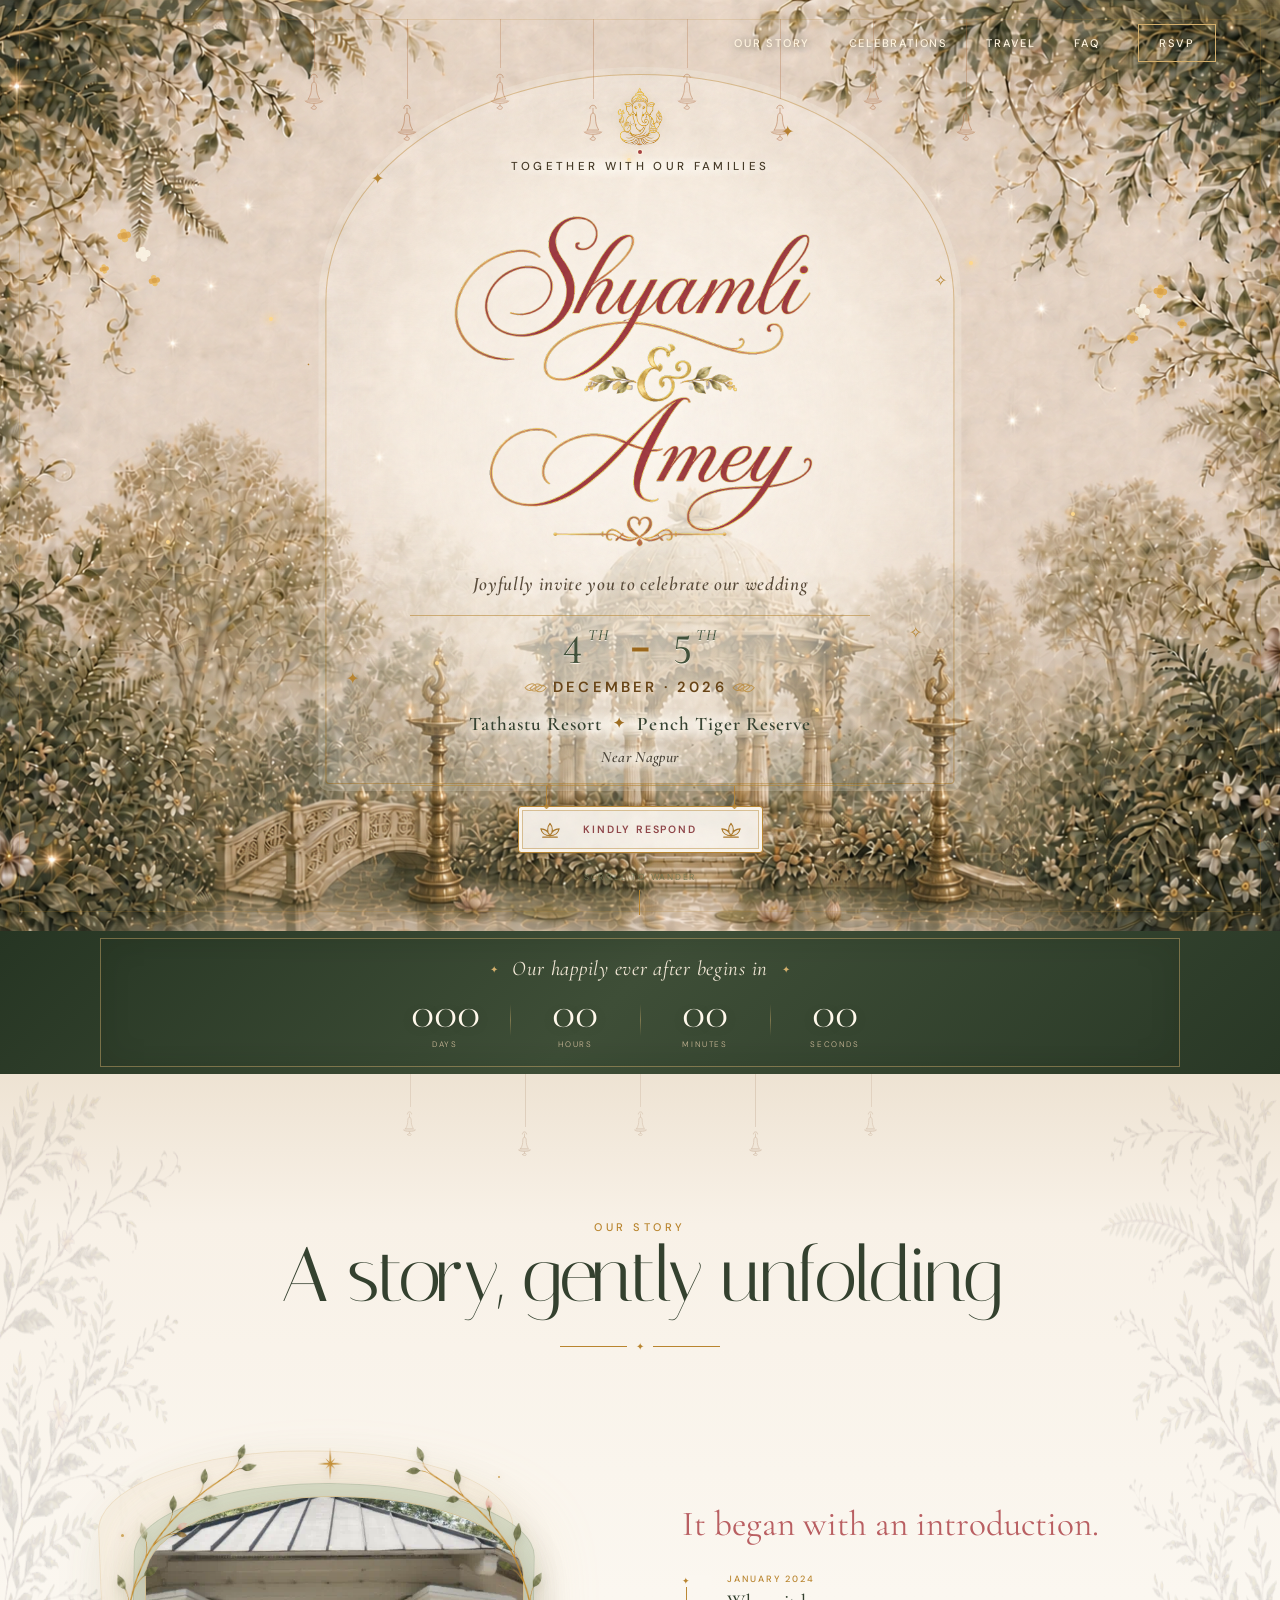
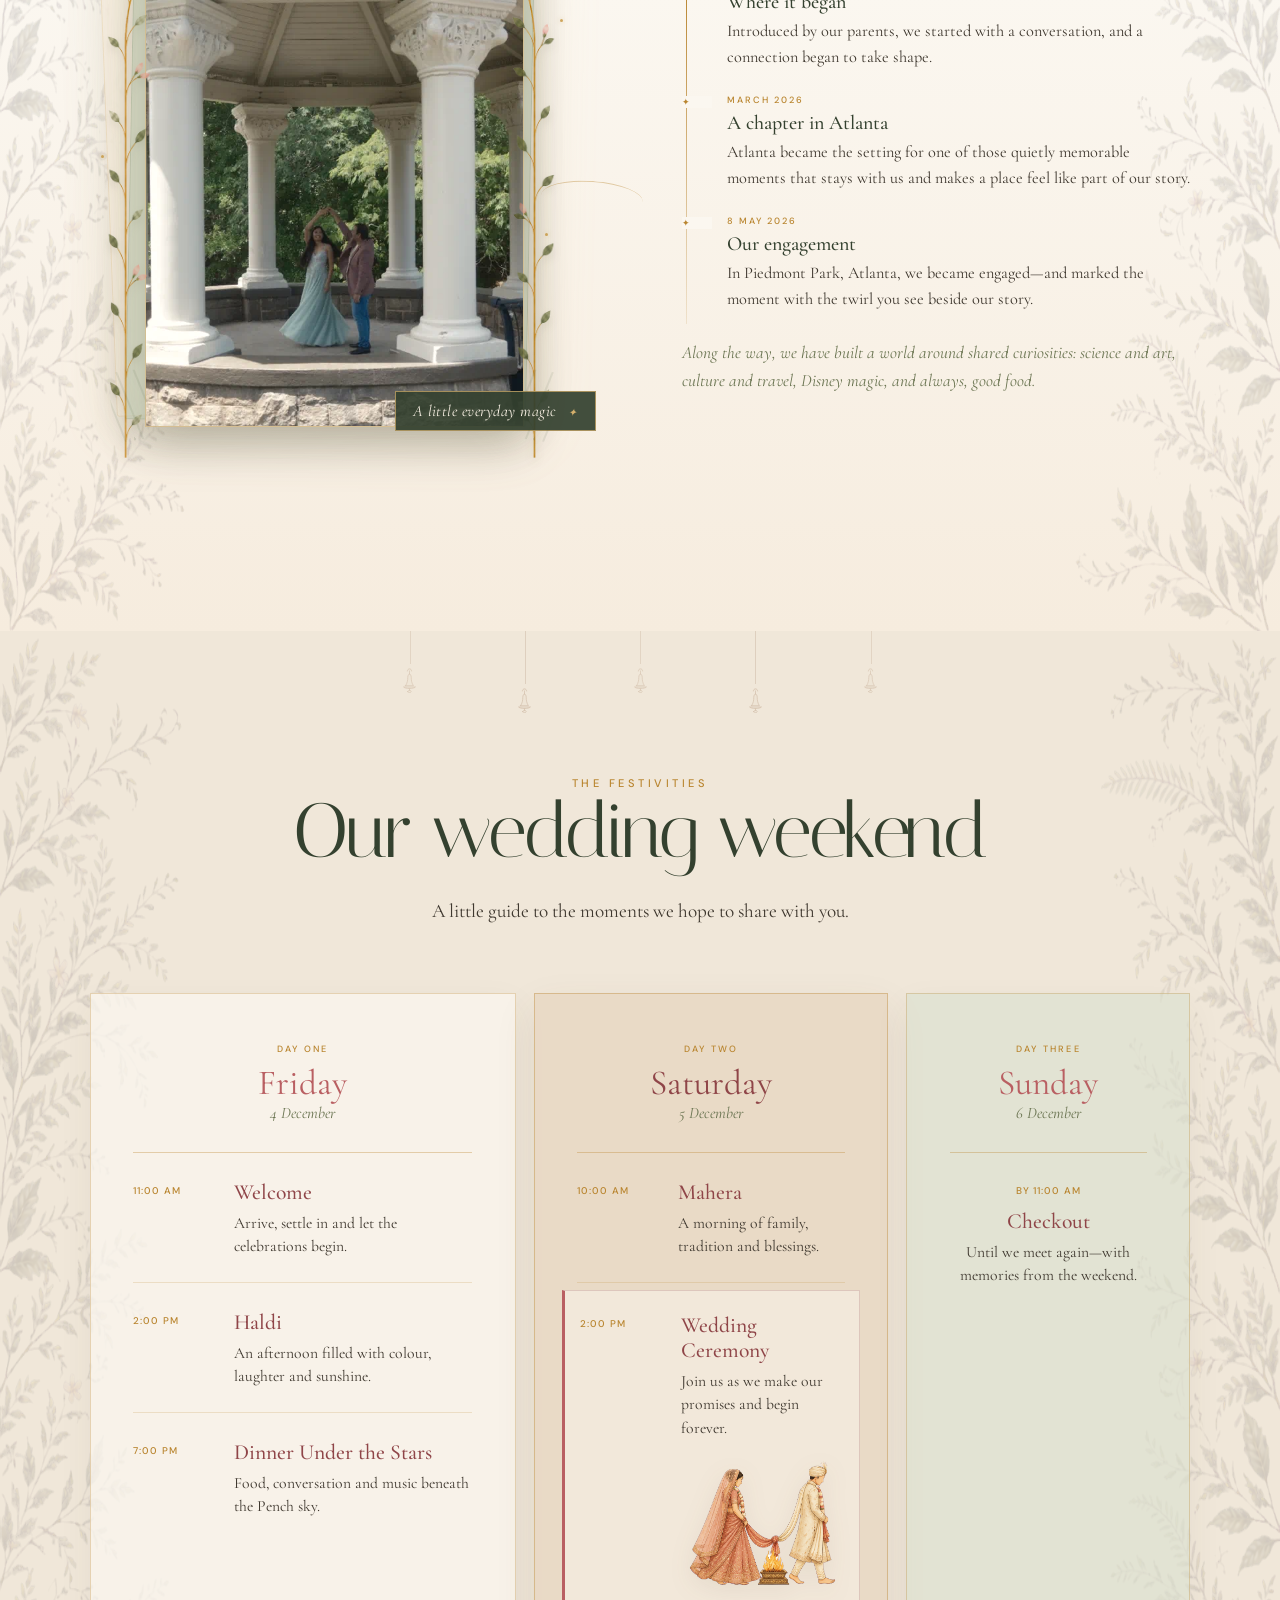
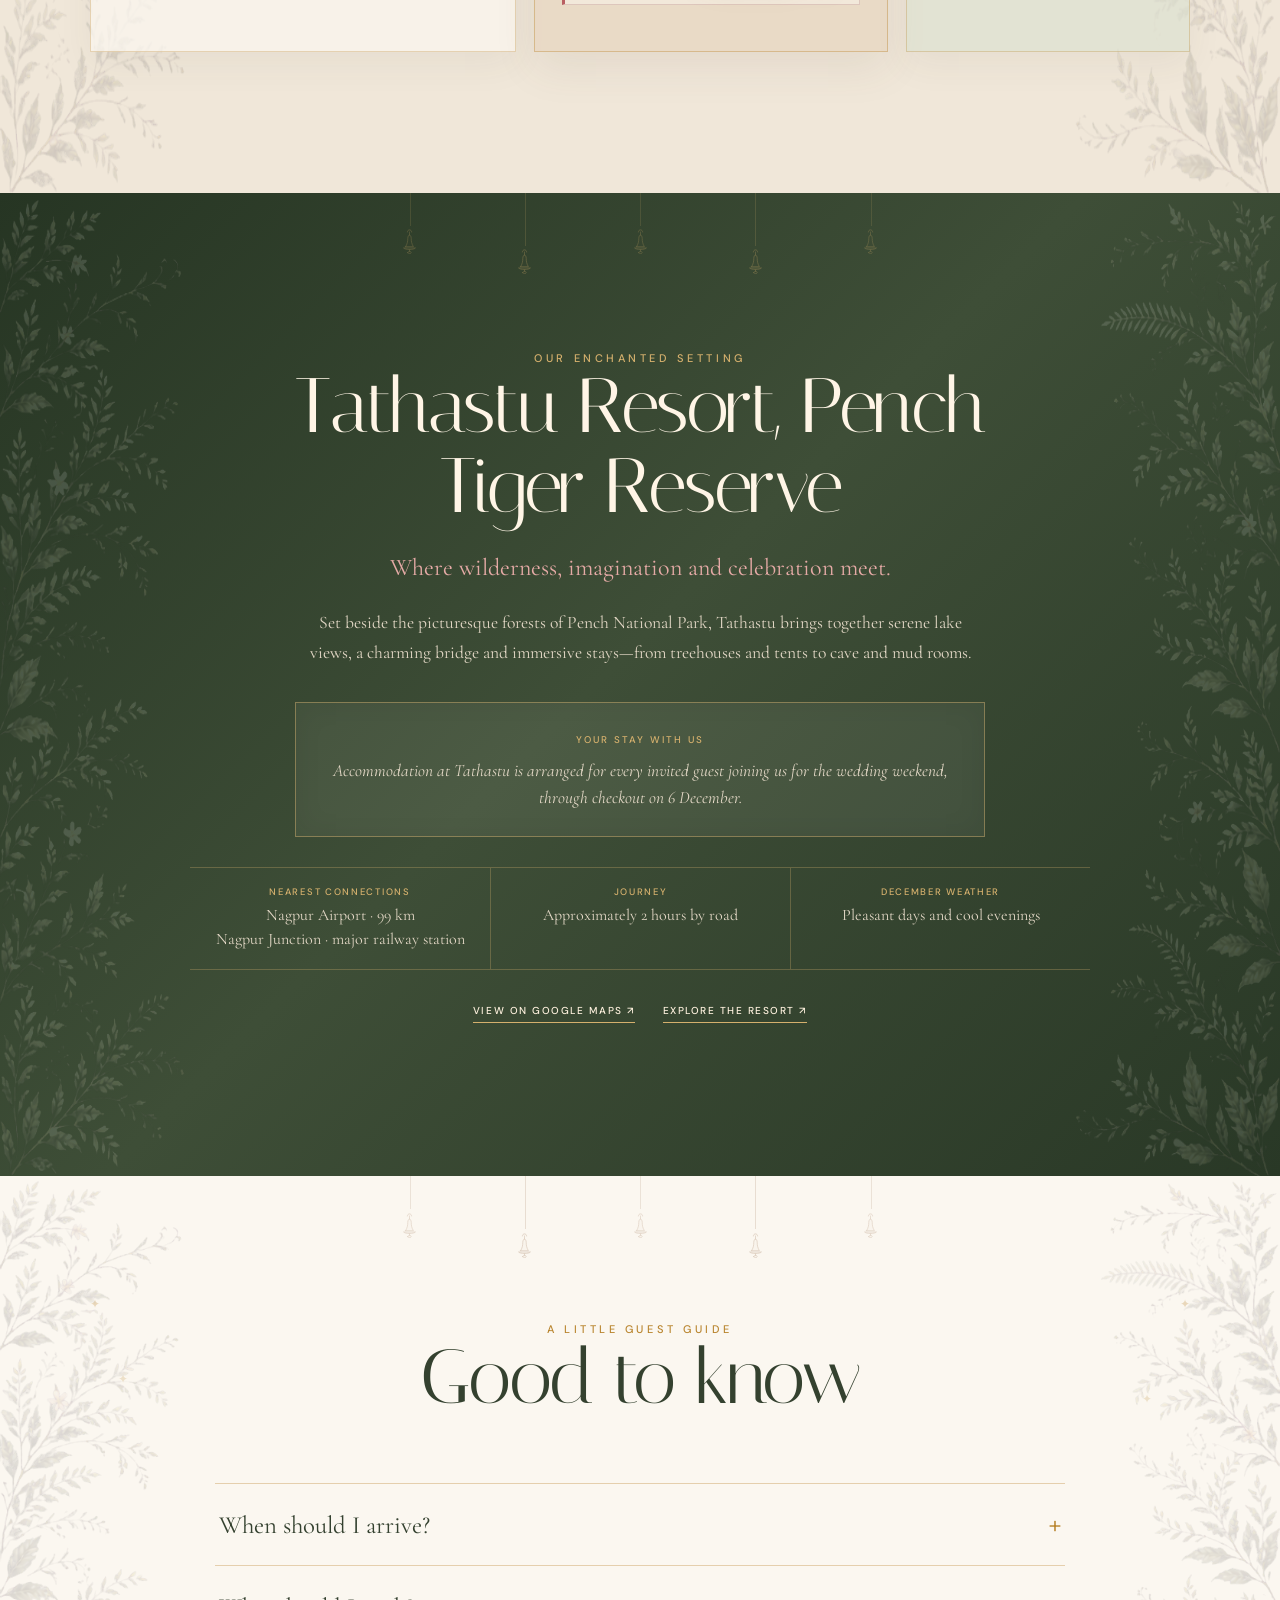
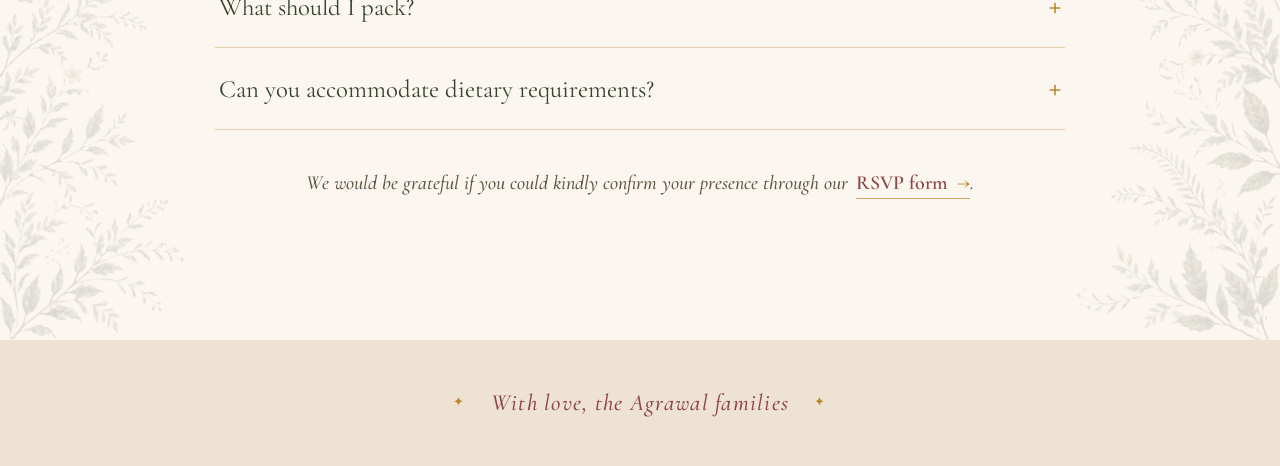
==== index.html @ a3f7141f "Refine story, RSVP, and guest details" ====
<!doctype html>
<html lang="en">
  <head>
    <meta charset="UTF-8" />
    <meta name="viewport" content="width=device-width, initial-scale=1.0" />
    <meta name="theme-color" content="#f7f0e7" />
    <meta name="description" content="Celebrate the wedding of Shyamli and Amey, 4–5 December at Tathastu Resort, Pench." />
    <title>Shyamli & Amey | December 4–5</title>
    <link rel="preconnect" href="https://fonts.googleapis.com" />
    <link rel="preconnect" href="https://fonts.gstatic.com" crossorigin />
    <link href="https://fonts.googleapis.com/css2?family=Cormorant+Garamond:ital,wght@0,400;0,500;0,600;1,400&family=DM+Sans:wght@300;400;500&family=Italiana&display=swap" rel="stylesheet" />
    <link rel="stylesheet" href="styles.css" />
    <script src="script.js" defer></script>
  </head>
  <body>
    <div class="grain" aria-hidden="true"></div>
    <div class="opening" aria-hidden="true">
      <div class="opening-sparkles">
        <i></i><i></i><i></i><i></i><i></i><i></i><i></i><i></i>
      </div>
    </div>

    <header class="site-header" id="top">
      <nav id="site-nav" aria-label="Main navigation">
        <a href="#story">Our story</a>
        <a href="#celebrations">Celebrations</a>
        <a href="#travel">Travel</a>
        <a href="#faq">FAQ</a>
        <a class="nav-rsvp" href="https://docs.google.com/forms/d/e/1FAIpQLSeT7L4MS-FbCJiTMoEOImOir26isin3JlbI_p56dEDRg6IPHA/viewform?usp=header">RSVP</a>
      </nav>
    </header>

    <main>
      <section class="hero">
        <div class="stars" aria-hidden="true"><i>✦</i><i>✧</i><i>✦</i><i>✧</i><i>✦</i><i>·</i></div>
        <div class="fireflies" aria-hidden="true"><i></i><i></i><i></i><i></i><i></i><i></i><i></i></div>
        <div class="indian-accents" aria-hidden="true">
          <svg class="bell-symbols" width="0" height="0"><symbol id="temple-bell" viewBox="0 0 44 58"><path d="M17 7c0-7 10-7 10 0m-5 0v7M10 44h24M13 41c4-7 5-12 5-19 0-5 2-8 4-8s4 3 4 8c0 7 1 12 5 19H13ZM8 44c4 5 24 5 28 0m-14 4v4m-4 3c2-5 6-5 8 0-2 3-6 3-8 0Z" /></symbol></svg>
          <div class="bell-garland">
            <i><svg viewBox="0 0 44 58"><use href="#temple-bell" /></svg></i><i><svg viewBox="0 0 44 58"><use href="#temple-bell" /></svg></i>
            <i><svg viewBox="0 0 44 58"><use href="#temple-bell" /></svg></i><i><svg viewBox="0 0 44 58"><use href="#temple-bell" /></svg></i>
            <i><svg viewBox="0 0 44 58"><use href="#temple-bell" /></svg></i><i><svg viewBox="0 0 44 58"><use href="#temple-bell" /></svg></i>
            <i><svg viewBox="0 0 44 58"><use href="#temple-bell" /></svg></i><i><svg viewBox="0 0 44 58"><use href="#temple-bell" /></svg></i>
          </div>
          <div class="blossoms blossoms-left"><i></i><i></i><i></i><b></b></div>
          <div class="blossoms blossoms-right"><i></i><i></i><i></i><b></b></div>
        </div>
        <div class="hero-copy reveal">
          <div class="ganesha-mark" aria-hidden="true">
            <img class="hero-ganesha" src="ganesha-gold.png" alt="" />
            <i></i>
          </div>
          <p class="hero-kicker">Together with our families</p>
          <h1 class="sr-only">Shyamli and Amey</h1>
          <img class="hero-wordmark" src="hero-wordmark-v2.png" alt="" aria-hidden="true" />
          <p class="hero-invitation">Joyfully invite you to celebrate our wedding</p>
          <div class="hero-details">
            <p class="date"><strong>4<sup>th</sup> <em>-</em> 5<sup>th</sup></strong><span class="date-month"><i class="lotus-bud" aria-hidden="true"></i>December · 2026<i class="lotus-bud" aria-hidden="true"></i></span></p>
            <p class="place"><span>Tathastu Resort</span><i>✦</i><span>Pench Tiger Reserve</span></p>
            <p class="venue-note">Near Nagpur</p>
          </div>
          <a class="button" href="https://docs.google.com/forms/d/e/1FAIpQLSeT7L4MS-FbCJiTMoEOImOir26isin3JlbI_p56dEDRg6IPHA/viewform?usp=header">
            <svg class="button-lotus" viewBox="0 0 24 18" aria-hidden="true"><path d="M12 15C8.5 11.5 8.7 5.4 12 1.5c3.3 3.9 3.5 10 0 13.5ZM12 15C7.1 15 3.2 12.2 2 7.5c4.8.1 8.1 2.7 10 7.5Zm0 0c4.9 0 8.8-2.8 10-7.5-4.8.1-8.1 2.7-10 7.5ZM4 16.5h16" /></svg>
            <span>Kindly respond</span>
            <svg class="button-lotus" viewBox="0 0 24 18" aria-hidden="true"><path d="M12 15C8.5 11.5 8.7 5.4 12 1.5c3.3 3.9 3.5 10 0 13.5ZM12 15C7.1 15 3.2 12.2 2 7.5c4.8.1 8.1 2.7 10 7.5Zm0 0c4.9 0 8.8-2.8 10-7.5-4.8.1-8.1 2.7-10 7.5ZM4 16.5h16" /></svg>
          </a>
        </div>
        <div class="scroll-cue" aria-hidden="true"><span>Scroll to wander</span><i></i></div>
      </section>

      <section class="countdown-section" aria-label="Countdown to the wedding">
        <div class="countdown-inner reveal">
          <div class="countdown-heading">
            <span aria-hidden="true">✦</span>
            <div>
              <p>Until our next chapter</p>
              <h2>Our happily ever after begins in</h2>
            </div>
            <span aria-hidden="true">✦</span>
          </div>
          <div class="countdown" data-date="2026-12-05T17:00:00+05:30">
            <div><strong data-unit="days">000</strong><span>Days</span></div>
            <div><strong data-unit="hours">00</strong><span>Hours</span></div>
            <div><strong data-unit="minutes">00</strong><span>Minutes</span></div>
            <div><strong data-unit="seconds">00</strong><span>Seconds</span></div>
          </div>
        </div>
      </section>

      <section class="story section" id="story">
        <div class="section-canopy" aria-hidden="true"><div class="section-bells"><i><svg viewBox="0 0 44 58"><use href="#temple-bell" /></svg></i><i><svg viewBox="0 0 44 58"><use href="#temple-bell" /></svg></i><i><svg viewBox="0 0 44 58"><use href="#temple-bell" /></svg></i><i><svg viewBox="0 0 44 58"><use href="#temple-bell" /></svg></i><i><svg viewBox="0 0 44 58"><use href="#temple-bell" /></svg></i></div></div>
        <div class="section-heading reveal">
          <span class="kicker">Our story</span>
          <h2>A story, gently unfolding</h2>
        </div>
        <div class="story-layout">
          <figure class="story-image reveal">
            <span class="story-ambient" aria-hidden="true"><i></i><i></i><i></i><i></i><i></i></span>
            <img class="story-motion" src="our-story.webp" alt="Shyamli and Amey dancing together beneath a garden pavilion" width="600" height="800" loading="lazy" />
            <img class="story-still" src="our-story-still.jpg" alt="Shyamli and Amey dancing together beneath a garden pavilion" width="600" height="800" loading="lazy" />
            <img class="story-botanical-frame" src="story-frame-v4.png" alt="" aria-hidden="true" />
            <figcaption>A little everyday magic <span>✦</span></figcaption>
          </figure>
          <div class="story-copy reveal">
            <p class="lead">It began with an introduction.</p>
            <ol class="story-moments">
              <li>
                <time datetime="2024-01">January 2024</time>
                <h3>Where it began</h3>
                <p>Introduced by our parents, we started with a conversation, and a connection began to take shape.</p>
              </li>
              <li>
                <time datetime="2026-03">March 2026</time>
                <h3>A chapter in Atlanta</h3>
                <p>Atlanta became the setting for one of those quietly memorable moments that stays with us and makes a place feel like part of our story.</p>
              </li>
              <li>
                <time datetime="2026-05-08">8 May 2026</time>
                <h3>Our engagement</h3>
                <p>In Piedmont Park, Atlanta, we became engaged—and marked the moment with the twirl you see beside our story.</p>
              </li>
            </ol>
            <p class="story-closing">Along the way, we have built a world around shared curiosities: science and art, culture and travel, Disney magic, and always, good food.</p>
          </div>
        </div>
      </section>

      <section class="celebrations section" id="celebrations">
        <div class="section-canopy" aria-hidden="true"><div class="section-bells"><i><svg viewBox="0 0 44 58"><use href="#temple-bell" /></svg></i><i><svg viewBox="0 0 44 58"><use href="#temple-bell" /></svg></i><i><svg viewBox="0 0 44 58"><use href="#temple-bell" /></svg></i><i><svg viewBox="0 0 44 58"><use href="#temple-bell" /></svg></i><i><svg viewBox="0 0 44 58"><use href="#temple-bell" /></svg></i></div></div>
        <div class="section-heading reveal">
          <span class="kicker">The festivities</span>
          <h2>Our wedding weekend</h2>
          <p>A little guide to the moments we hope to share with you.</p>
        </div>
        <div class="schedule-grid">
          <article class="schedule-day reveal">
            <header><span>Day one</span><h3>Friday</h3><p>4 December</p></header>
            <ol>
              <li><time datetime="2026-12-04T11:00">11:00 AM</time><div><h4>Welcome</h4><p>Arrive, settle in and let the celebrations begin.</p></div></li>
              <li><time datetime="2026-12-04T14:00">2:00 PM</time><div><h4>Haldi</h4><p>An afternoon filled with colour, laughter and sunshine.</p></div></li>
              <li><time datetime="2026-12-04T19:00">7:00 PM</time><div><h4>Dinner Under the Stars</h4><p>Food, conversation and music beneath the Pench sky.</p></div></li>
            </ol>
          </article>
          <article class="schedule-day featured reveal">
            <header><span>Day two</span><h3>Saturday</h3><p>5 December</p></header>
            <ol>
              <li><time datetime="2026-12-05T10:00">10:00 AM</time><div><h4>Mahera</h4><p>A morning of family, tradition and blessings.</p></div></li>
              <li><time datetime="2026-12-05T14:00">2:00 PM</time><div><h4>Wedding Ceremony</h4><p>Join us as we make our promises and begin forever.</p><img class="ceremony-art" src="pheras-clipart.png" alt="" aria-hidden="true" loading="lazy" /></div></li>
            </ol>
          </article>
          <article class="schedule-day departure reveal">
            <header><span>Day three</span><h3>Sunday</h3><p>6 December</p></header>
            <ol>
              <li><time datetime="2026-12-06T11:00">By 11:00 AM</time><div><h4>Checkout</h4><p>Until we meet again—with memories from the weekend.</p></div></li>
            </ol>
          </article>
        </div>
      </section>

      <section class="venue" id="travel">
        <div class="section-canopy" aria-hidden="true"><div class="section-bells"><i><svg viewBox="0 0 44 58"><use href="#temple-bell" /></svg></i><i><svg viewBox="0 0 44 58"><use href="#temple-bell" /></svg></i><i><svg viewBox="0 0 44 58"><use href="#temple-bell" /></svg></i><i><svg viewBox="0 0 44 58"><use href="#temple-bell" /></svg></i><i><svg viewBox="0 0 44 58"><use href="#temple-bell" /></svg></i></div></div>
        <div class="venue-copy reveal">
          <span class="kicker">Our enchanted setting</span>
          <h2>Tathastu Resort, Pench Tiger Reserve</h2>
          <p class="lead">Where wilderness, imagination and celebration meet.</p>
          <p>Set beside the picturesque forests of Pench National Park, Tathastu brings together serene lake views, a charming bridge and immersive stays—from treehouses and tents to cave and mud rooms.</p>
          <div class="stay-note">
            <span>Your stay with us</span>
            <p>Accommodation at Tathastu is arranged for every invited guest joining us for the wedding weekend, through checkout on 6 December.</p>
          </div>
          <dl>
            <div><dt>Nearest connections</dt><dd>Nagpur Airport · 99 km<br />Nagpur Junction · major railway station</dd></div>
            <div><dt>Journey</dt><dd>Approximately 2 hours by road</dd></div>
            <div><dt>December weather</dt><dd>Pleasant days and cool evenings</dd></div>
          </dl>
          <div class="venue-links">
            <a class="text-link" href="https://maps.google.com/?q=Tathastu+Pench+Awarghani+Turia+Road+Madhya+Pradesh" target="_blank" rel="noreferrer">View on Google Maps <span>↗</span></a>
            <a class="text-link" href="https://www.tathasturesorts.com/resorts/pench" target="_blank" rel="noreferrer">Explore the resort <span>↗</span></a>
          </div>
        </div>
      </section>

      <section class="faq section" id="faq">
        <div class="section-canopy" aria-hidden="true"><div class="section-bells"><i><svg viewBox="0 0 44 58"><use href="#temple-bell" /></svg></i><i><svg viewBox="0 0 44 58"><use href="#temple-bell" /></svg></i><i><svg viewBox="0 0 44 58"><use href="#temple-bell" /></svg></i><i><svg viewBox="0 0 44 58"><use href="#temple-bell" /></svg></i><i><svg viewBox="0 0 44 58"><use href="#temple-bell" /></svg></i></div></div>
        <div class="section-heading reveal">
          <span class="kicker">A little guest guide</span>
          <h2>Good to know</h2>
        </div>
        <div class="faq-list reveal">
          <details><summary>When should I arrive?<span>+</span></summary><p>We recommend arriving by the afternoon of 4 December so you have time to settle in before the celebrations begin.</p></details>
          <details><summary>What should I pack?<span>+</span></summary><p>Bring festive attire for the events and a light layer for cool December evenings. Comfortable shoes are useful around the resort.</p></details>
          <details><summary>Can you accommodate dietary requirements?<span>+</span></summary><p>Absolutely. Tell us about allergies or dietary requirements when you RSVP and we will plan with care.</p></details>
        </div>
        <p class="faq-rsvp reveal">We would be grateful if you could kindly confirm your presence through our <a href="https://docs.google.com/forms/d/e/1FAIpQLSeT7L4MS-FbCJiTMoEOImOir26isin3JlbI_p56dEDRg6IPHA/viewform?usp=header">RSVP form <span>→</span></a>.</p>
      </section>

    </main>

    <footer>
      <p class="footer-family"><i aria-hidden="true">✦</i>With love, the Agrawal families<i aria-hidden="true">✦</i></p>
    </footer>
  </body>
</html>
---- styles.css ----
:root {
  --ivory: #fbf7f0;
  --paper: #f5eadc;
  --rose: #b95f62;
  --rose-dark: #8f4548;
  --sage: #6b7552;
  --forest: #34412f;
  --gold: #b9852f;
  --gold-light: #d5b06d;
  --ink: #3f382f;
  --serif: "Cormorant Garamond", Georgia, serif;
  --display: "Italiana", Georgia, serif;
  --sans: "DM Sans", sans-serif;
}

* { box-sizing: border-box; }
html { scroll-behavior: smooth; }
body { margin: 0; color: var(--ink); background: var(--ivory); font-family: var(--sans); font-weight: 300; }
img { display: block; max-width: 100%; }
a { color: inherit; }
.sr-only { position: absolute; width: 1px; height: 1px; overflow: hidden; clip: rect(0,0,0,0); }
.grain { position: fixed; inset: 0; z-index: 20; pointer-events: none; opacity: .055; background-image: url("data:image/svg+xml,%3Csvg viewBox='0 0 180 180' xmlns='http://www.w3.org/2000/svg'%3E%3Cfilter id='n'%3E%3CfeTurbulence type='fractalNoise' baseFrequency='.9' numOctaves='3' stitchTiles='stitch'/%3E%3C/filter%3E%3Crect width='100%25' height='100%25' filter='url(%23n)' opacity='.55'/%3E%3C/svg%3E"); }

.opening { position: fixed; inset: 0; z-index: 100; display: grid; place-content: center; overflow: hidden; background: #fbf7f0; transition: opacity .32s ease, visibility 0s linear .32s; }
.opening.is-ready { visibility: hidden; opacity: 0; pointer-events: none; }
.opening-sparkles { position: relative; width: 112px; height: 112px; }
.opening-sparkles i { position: absolute; width: 8px; height: 8px; border-radius: 1px; background: #c8953f; box-shadow: 0 0 12px rgba(200,149,63,.42); opacity: .18; transform: rotate(45deg) scale(.35); animation: openingSparkle 1.35s ease-in-out infinite; }
.opening-sparkles i::after { content: ""; position: absolute; inset: 2px -4px; border-radius: 50%; background: #c8953f; }
.opening-sparkles i:nth-child(1) { left: 48%; top: 5%; animation-delay: 0s; }
.opening-sparkles i:nth-child(2) { left: 76%; top: 21%; width: 6px; height: 6px; animation-delay: -.17s; }
.opening-sparkles i:nth-child(3) { right: 5%; top: 51%; animation-delay: -.34s; }
.opening-sparkles i:nth-child(4) { right: 23%; bottom: 9%; width: 5px; height: 5px; animation-delay: -.51s; }
.opening-sparkles i:nth-child(5) { left: 43%; bottom: 2%; animation-delay: -.68s; }
.opening-sparkles i:nth-child(6) { left: 16%; bottom: 22%; width: 6px; height: 6px; animation-delay: -.85s; }
.opening-sparkles i:nth-child(7) { left: 3%; top: 37%; animation-delay: -1.02s; }
.opening-sparkles i:nth-child(8) { left: 22%; top: 14%; width: 5px; height: 5px; animation-delay: -1.19s; }
@keyframes openingSparkle { 0%,100% { opacity: .12; transform: rotate(45deg) scale(.4); } 45% { opacity: .9; transform: rotate(90deg) scale(1); } }

.site-header { position: absolute; top: 0; left: 0; z-index: 30; width: 100%; padding: 24px 5vw; display: flex; align-items: center; justify-content: flex-end; color: #fff4df; text-shadow: 0 1px 8px rgba(28,38,24,.72); }
.site-header.scrolled { position: fixed; padding-block: 15px; color: var(--forest); text-shadow: none; background: rgba(251,247,240,.92); backdrop-filter: blur(14px); box-shadow: 0 1px 0 rgba(185,133,47,.18); animation: slideDown .4s both; }
@keyframes slideDown { from { transform: translateY(-100%); } }
.wordmark, .footer-mark { font: 400 1.45rem/1 var(--display); letter-spacing: .08em; text-decoration: none; }
.wordmark i, .footer-mark i { color: var(--rose); font-family: var(--serif); }
nav { display: flex; align-items: center; gap: clamp(22px, 3vw, 48px); }
nav a { position: relative; color: inherit; text-decoration: none; text-transform: uppercase; letter-spacing: .16em; font-size: .69rem; font-weight: 500; }
nav a:not(.nav-rsvp)::after { content: ""; position: absolute; left: 0; bottom: -7px; width: 0; height: 1px; background: var(--gold); transition: width .3s; }
nav a:hover::after { width: 100%; }
.nav-rsvp { padding: 11px 20px; border: 1px solid var(--gold-light); }
.site-header.scrolled .nav-rsvp { border-color: var(--gold); }

.hero { position: relative; min-height: 100svh; display: grid; place-items: center; overflow: hidden; isolation: isolate; background: #f7eee2 url("hero-garden-desktop-v9.png") center/cover no-repeat; }
.hero::before { content: ""; position: absolute; z-index: 0; width: min(49vw, 660px); height: 76%; top: 8%; left: 50%; transform: translateX(-50%); border: 1px solid rgba(185,133,47,.42); border-radius: 50% 50% 4px 4px / 32% 32% 4px 4px; background: radial-gradient(ellipse at center, rgba(255,251,245,.82) 0, rgba(255,249,239,.6) 52%, rgba(255,249,239,.12) 78%, transparent 79%); box-shadow: 0 0 0 7px rgba(251,247,240,.2), inset 0 0 60px rgba(255,255,255,.3); }
.hero::after { content: ""; position: absolute; inset: 19px; z-index: 6; border: 1px solid rgba(185,133,47,.18); pointer-events: none; }
.indian-accents { position: absolute; inset: 0; z-index: 2; pointer-events: none; }
.bell-symbols { position: absolute; }
.bell-garland { position: absolute; top: 19px; left: 50%; z-index: 3; width: min(680px, 72vw); display: flex; justify-content: space-between; transform: translateX(-50%); }
.bell-garland > i { position: relative; width: 28px; height: 91px; opacity: .47; }
.bell-garland > i:nth-child(even) { height: 122px; opacity: .52; }
.bell-garland > i::before { content: ""; position: absolute; top: 0; left: 50%; width: 1px; height: calc(100% - 42px); background: rgba(173,105,60,.62); }
.bell-garland svg { position: absolute; left: 0; bottom: 0; width: 28px; overflow: visible; fill: rgba(179,105,57,.08); stroke: #ad693c; stroke-width: 1.45; stroke-linecap: round; stroke-linejoin: round; transform-origin: 50% 0; animation: bellSway 6.5s ease-in-out infinite alternate; }
.bell-garland > i:nth-child(2n) svg { animation-delay: -2.1s; }.bell-garland > i:nth-child(3n) svg { animation-delay: -4.2s; }
.blossoms { position: absolute; width: 88px; height: 80px; opacity: .82; }
.blossoms-left { left: 6.5%; top: 24%; transform: rotate(-11deg); }
.blossoms-right { right: 6%; top: 30%; transform: scaleX(-1) rotate(-8deg); }
.blossoms i, .blossoms b { position: absolute; display: block; border-radius: 50%; }
.blossoms i { width: 9px; height: 9px; background: #d99932; box-shadow: -5px 0 #e4a842, 5px 0 #e4a842, 0 -5px #efbd5a, 0 5px #efbd5a; }
.blossoms i:nth-child(1) { top: 8px; left: 42px; transform: scale(.72); }
.blossoms i:nth-child(2) { top: 37px; left: 16px; transform: scale(.5); }
.blossoms i:nth-child(3) { top: 58px; left: 63px; transform: scale(.6); }
.blossoms b { top: 31px; left: 58px; width: 7px; height: 7px; background: #fff9e9; box-shadow: -4px 0 #fff9e9, 4px 0 #fff9e9, 0 -4px #fff9e9, 0 4px #fff9e9, 0 1px 5px rgba(70,79,54,.18); }
@keyframes bellSway { from { rotate: -1.5deg; } to { rotate: 1.5deg; } }
.hero-copy { position: relative; z-index: 4; width: min(720px, 100%); text-align: center; padding: 86px 20px 78px; }
.ganesha-mark { position: relative; width: 48px; margin: 0 auto 9px; }
.hero-ganesha { width: 48px; height: auto; filter: drop-shadow(0 1px 4px rgba(116,82,28,.16)); }
.ganesha-mark > i { position: absolute; left: 50%; bottom: -7px; width: 4px; height: 4px; border-radius: 50%; background: #a63f3f; box-shadow: 0 0 0 1px rgba(255,244,221,.75); transform: translateX(-50%); }
.eyebrow, .kicker { margin: 0 0 22px; color: var(--gold); text-transform: uppercase; letter-spacing: .32em; font-size: .69rem; font-weight: 500; }
.hero-kicker { width: fit-content; margin: 0 auto; padding: 3px 18px; color: #463a27; background: radial-gradient(ellipse at center, rgba(255,251,243,.78), rgba(255,251,243,0) 75%); text-transform: uppercase; font: 500 clamp(.69rem, .9vw, .8rem)/1.4 var(--sans); letter-spacing: .29em; text-shadow: 0 1px 8px #fffaf0; }
.hero-wordmark { width: min(410px, 37vw); margin: -1px auto -15px; filter: drop-shadow(0 3px 9px rgba(255,251,241,.7)); }
.hero-invitation { margin: 0; color: #584a38; font: italic 600 clamp(1.03rem, 1.5vw, 1.26rem)/1.3 var(--serif); letter-spacing: .035em; text-shadow: 0 1px 8px rgba(255,251,243,.95); }
.hero-details { width: min(460px, 92%); margin: 18px auto 20px; padding: 15px 0 14px; border-top: 1px solid rgba(185,133,47,.55); border-bottom: 1px solid rgba(185,133,47,.55); }
.date { margin: 0; color: var(--forest); text-transform: uppercase; }
.date strong { display: block; color: #3f5038; font: 500 clamp(2.05rem, 3.3vw, 2.68rem)/.92 var(--serif); font-variant-numeric: lining-nums; letter-spacing: .1em; text-shadow: 0 1px 0 rgba(255,250,239,.9); }
.date strong sup { position: relative; top: -.52em; margin-left: .04em; font: italic 500 .37em/1 var(--serif); letter-spacing: .04em; }
.date strong em { display: inline-block; margin: 0 .16em; color: #9b671a; font: normal 600 .94em/.75 var(--sans); letter-spacing: 0; vertical-align: .05em; text-shadow: 0 1px 5px rgba(255,244,219,.9); transform: none; }
.date span { display: flex; justify-content: center; align-items: center; gap: 13px; margin-top: 10px; color: #674315; font: 600 clamp(.86rem, 1.15vw, .96rem)/1 var(--sans); letter-spacing: .21em; text-shadow: 0 1px 7px rgba(255,248,235,.95); }
.lotus-bud { position: relative; flex: 0 0 8px; width: 8px; height: 11px; border: 1px solid var(--gold); border-radius: 70% 0 70% 0; transform: rotate(45deg); opacity: .75; }
.lotus-bud::before, .lotus-bud::after { content: ""; position: absolute; width: 6px; height: 8px; border: 1px solid var(--gold); border-radius: 70% 0 70% 0; }
.lotus-bud::before { left: -5px; top: 3px; }
.lotus-bud::after { right: -5px; top: -3px; }
.place { width: fit-content; margin: 14px auto 0; padding: 2px 18px; display: flex; justify-content: center; align-items: center; gap: 11px; color: #34412f; background: radial-gradient(ellipse at center, rgba(255,251,243,.82), rgba(255,251,243,0) 76%); font: 600 clamp(1.08rem, 1.5vw, 1.22rem)/1.4 var(--serif); letter-spacing: .055em; text-shadow: 0 1px 8px #fffaf0; }
.place span { white-space: nowrap; }
.place i { color: #9e6d1f; font-size: .72em; font-style: normal; text-shadow: 0 1px 7px #fff8e8; }
.venue-note { width: fit-content; margin: 6px auto 0; padding: 1px 16px 3px; color: #4b4439; background: radial-gradient(ellipse at center, rgba(255,251,243,.72), rgba(255,251,243,0) 76%); font: italic 600 .98rem/1.35 var(--serif); letter-spacing: .025em; text-shadow: 0 1px 8px #fffaf0; }
.button { position: relative; min-width: 245px; display: inline-grid; grid-template-columns: 22px 1fr 22px; gap: 12px; align-items: center; padding: 15px 20px 14px; color: var(--rose-dark); border: 1px solid #b9852f; border-radius: 3px; background: rgba(251,247,240,.92); box-shadow: inset 0 0 0 3px rgba(251,247,240,.96), inset 0 0 0 4px rgba(185,133,47,.45), 0 9px 24px rgba(73,58,37,.14); text-decoration: none; text-transform: uppercase; letter-spacing: .17em; font-size: .66rem; font-weight: 600; backdrop-filter: blur(3px); transform-origin: 50% -20px; transition: color .3s, background .3s, border-color .3s, transform .3s, box-shadow .3s; }
.button::before, .button::after { content: ""; position: absolute; top: -21px; width: 5px; height: 23px; background: linear-gradient(#b9852f,#b9852f) center top/1px 19px no-repeat, radial-gradient(circle,#b9852f 0 2px,transparent 2.4px) center bottom/5px 5px no-repeat; opacity: .8; pointer-events: none; }
.button::before { left: 25px; }
.button::after { right: 25px; }
.button span { text-align: center; white-space: nowrap; }
.button-lotus { width: 22px; fill: rgba(185,133,47,.08); stroke: #aa7728; stroke-width: 1.15; stroke-linecap: round; stroke-linejoin: round; }
.button:hover { color: #783b3f; border-color: #a87322; background: rgba(255,251,243,.97); box-shadow: inset 0 0 0 3px rgba(251,247,240,.98), inset 0 0 0 4px rgba(185,133,47,.58), 0 11px 27px rgba(73,58,37,.19); transform: translateY(1px) rotate(.25deg); }
.button:focus-visible { outline: 2px solid #b9852f; outline-offset: 4px; }
.stars i { position: absolute; color: var(--gold); font-style: normal; animation: twinkle 2.2s infinite alternate; }
.stars i:nth-child(1) { top: 18%; left: 29%; }.stars i:nth-child(2) { top: 29%; right: 26%; animation-delay: .5s; }.stars i:nth-child(3) { bottom: 26%; left: 27%; animation-delay: 1s; }.stars i:nth-child(4) { bottom: 31%; right: 28%; animation-delay: 1.5s; }.stars i:nth-child(5) { top: 13%; right: 38%; animation-delay: .8s; }.stars i:nth-child(6) { top: 38%; left: 24%; animation-delay: 1.2s; }
.fireflies i { position: absolute; z-index: 3; width: 4px; height: 4px; border-radius: 50%; background: #ffd98b; box-shadow: 0 0 7px 3px rgba(255,210,117,.4); animation: floatFirefly 4s ease-in-out infinite alternate; }
.fireflies i:nth-child(1) { left: 13%; top: 58%; }.fireflies i:nth-child(2) { left: 21%; top: 34%; animation-delay: -1s; }.fireflies i:nth-child(3) { left: 34%; top: 71%; animation-delay: -2.5s; }.fireflies i:nth-child(4) { right: 16%; top: 55%; animation-delay: -.4s; }.fireflies i:nth-child(5) { right: 24%; top: 28%; animation-delay: -2s; }.fireflies i:nth-child(6) { right: 36%; top: 76%; animation-delay: -3s; }.fireflies i:nth-child(7) { left: 49%; top: 17%; animation-delay: -1.6s; }
@keyframes floatFirefly { from { opacity: .15; transform: translate(0, 7px) scale(.7); } to { opacity: .95; transform: translate(8px, -8px) scale(1.15); } }
@keyframes twinkle { from { opacity: .15; transform: scale(.7); } to { opacity: .9; transform: scale(1.2); } }
.scroll-cue { position: absolute; z-index: 7; bottom: 16px; display: flex; flex-direction: column; align-items: center; gap: 7px; color: var(--sage); text-transform: uppercase; letter-spacing: .2em; font-size: .55rem; }
.scroll-cue i { width: 1px; height: 25px; background: var(--gold); }

.countdown-section { position: relative; z-index: 2; overflow: hidden; padding: 7px; color: #fff; text-align: center; background: linear-gradient(135deg, #263523, #3e4e37 48%, #293826); }
.countdown-inner { position: relative; z-index: 1; max-width: 1080px; margin: 0 auto; padding: 18px clamp(18px, 4vw, 52px) 17px; border: 1px solid rgba(213,176,109,.45); box-shadow: inset 0 0 30px rgba(18,28,17,.14); }
.countdown-heading { display: flex; justify-content: center; align-items: center; gap: 14px; margin-bottom: 15px; }
.countdown-heading > span { color: var(--gold-light); font-size: .65rem; }
.countdown-heading p { display: none; }
.countdown-heading h2 { margin: 0; color: #f4e9d8; font: italic 400 clamp(1.05rem, 1.7vw, 1.3rem)/1.2 var(--serif); letter-spacing: .035em; }
.countdown { display: flex; justify-content: center; gap: 0; }
.countdown div { position: relative; width: min(15vw, 130px); min-width: 76px; }
.countdown div + div::before { content: ""; position: absolute; left: 0; top: 14%; width: 1px; height: 60%; background: linear-gradient(transparent, rgba(213,176,109,.45), transparent); }
.countdown strong { display: block; color: #fff8eb; font: 400 clamp(1.55rem, 3vw, 2.25rem)/1 var(--display); text-shadow: 0 2px 12px rgba(0,0,0,.15); }
.countdown span { display: block; margin-top: 6px; color: #cdbb99; text-transform: uppercase; letter-spacing: .2em; font-size: .5rem; }

.section { padding: clamp(90px, 11vw, 150px) 7vw; }
.section-canopy { position: absolute; inset: 0; z-index: 0; width: 100%; height: 100%; overflow: hidden; pointer-events: none; }
.section-canopy::before { content: ""; position: absolute; inset: 0; opacity: .17; background: url("section-side-foliage-desktop-v2.png") center/100% 100% no-repeat; filter: saturate(.72) brightness(.96); }
.section-bells { position: absolute; top: 0; left: 50%; width: min(480px, 66vw); display: flex; justify-content: space-between; transform: translateX(-50%); }
.section-bells > i { position: relative; width: 19px; height: 62px; opacity: .28; }.section-bells > i:nth-child(even) { height: 82px; opacity: .34; }
.section-bells > i::before { content: ""; position: absolute; top: 0; left: 50%; width: 1px; height: calc(100% - 29px); background: rgba(137,90,55,.48); }
.section-bells svg { position: absolute; bottom: 0; width: 19px; fill: rgba(153,94,54,.06); stroke: #8e623f; stroke-width: 1.4; stroke-linecap: round; stroke-linejoin: round; }
.section-heading { max-width: 720px; margin: 0 auto 65px; text-align: center; }
h2 { margin: 0; color: var(--forest); font: 400 clamp(2.8rem, 6vw, 5rem)/1.04 var(--display); letter-spacing: -.03em; }
.section-heading > p { max-width: 520px; margin: 24px auto 0; font: 400 1.2rem/1.65 var(--serif); }
.story { position: relative; overflow: hidden; background: linear-gradient(180deg, #eee3d3 0, #f8f1e7 13%, var(--ivory) 45%, #f6ecde 100%); }
.story > * { position: relative; z-index: 1; }
.story > .section-canopy { position: absolute; z-index: 0; }
.story .section-heading::after { content: "✦"; display: block; width: 160px; margin: 24px auto 0; color: var(--gold); background: linear-gradient(90deg, transparent 0 45%, transparent 45% 55%, transparent 55%), linear-gradient(var(--gold),var(--gold)) left 50%/67px 1px no-repeat, linear-gradient(var(--gold),var(--gold)) right 50%/67px 1px no-repeat; font-size: .65rem; }
.story-layout { position: relative; display: grid; grid-template-columns: minmax(300px, 490px) minmax(280px, 520px); justify-content: center; align-items: center; gap: clamp(50px, 8vw, 108px); }
.story-layout::after { content: ""; position: absolute; z-index: 0; top: 54%; left: 41%; width: clamp(70px, 8vw, 115px); height: 34px; border-top: 1px solid rgba(185,133,47,.38); border-radius: 50%; transform: rotate(4deg); }
.story-image, .story-copy { z-index: 1; }
.story-image { position: relative; aspect-ratio: 3/4; margin: 0 2px 24px; padding: 0; isolation: isolate; }
.story-image::before, .story-image::after { content: ""; position: absolute; pointer-events: none; }
.story-image::before { z-index: -2; top: 5%; left: 3%; width: 85%; height: 86%; border: 1px solid rgba(185,133,47,.17); border-radius: 46% 54% 3px 3px / 13% 15% 3px 3px; background: rgba(248,241,229,.9); box-shadow: 0 20px 48px rgba(68,76,52,.1), inset 0 0 45px rgba(205,180,139,.1); transform: rotate(-2.2deg); }
.story-image::after { z-index: -1; top: 10%; left: 8%; width: 82%; height: 83%; border: 1px solid rgba(96,113,78,.16); border-radius: 51% 49% 2px 2px / 14% 13% 2px 2px; background: rgba(203,211,187,.7); box-shadow: 0 16px 38px rgba(68,76,52,.09), 0 0 65px rgba(239,211,154,.22); transform: rotate(1.1deg); }
.story-motion, .story-still { position: absolute; z-index: 1; top: 12%; left: 11%; width: 78%; height: 82%; border: 1px solid rgba(213,176,109,.7); border-radius: 50% 50% 0 0 / 15% 15% 0 0; box-shadow: 0 17px 48px rgba(28,38,25,.22), 0 0 38px rgba(239,211,154,.16); object-fit: cover; object-position: 50% 58%; filter: saturate(.82) sepia(.06); }
.story-still { display: none; }
.story-botanical-frame { position: absolute; z-index: 2; inset: 0 -1% -2% -1%; width: 102%; height: 102%; object-fit: fill; pointer-events: none; filter: drop-shadow(0 4px 4px rgba(75,65,35,.17)); }
.story-ambient { position: absolute; z-index: 3; inset: 0; pointer-events: none; }
.story-ambient::before, .story-ambient::after { content: ""; position: absolute; bottom: 4%; width: 42px; height: 70px; opacity: .18; background: radial-gradient(ellipse at 45% 100%, rgba(58,82,52,.7) 0 3%, transparent 4%), repeating-linear-gradient(76deg, transparent 0 8px, rgba(58,82,52,.5) 9px 10px, transparent 11px 17px); transform-origin: bottom; }
.story-ambient::before { left: 5%; transform: rotate(-8deg); }.story-ambient::after { right: 5%; transform: scaleX(-1) rotate(-8deg); }
.story-ambient i { position: absolute; width: 3px; height: 3px; border-radius: 50%; background: rgba(198,149,62,.82); box-shadow: 0 0 5px rgba(213,176,109,.48); }
.story-ambient i:nth-child(1) { top: 18%; left: 6%; }.story-ambient i:nth-child(2) { top: 31%; right: 3%; }.story-ambient i:nth-child(3) { top: 52%; left: 2%; }.story-ambient i:nth-child(4) { top: 64%; right: 6%; }.story-ambient i:nth-child(5) { top: 9%; right: 16%; width: 2px; height: 2px; }
.story-image figcaption { position: absolute; z-index: 2; right: -18px; bottom: 35px; padding: 11px 17px; color: #f9f1e4; border: 1px solid rgba(213,176,109,.7); background: rgba(52,65,47,.92); font: italic 1rem/1 var(--serif); letter-spacing: .03em; }
.story-image figcaption span { margin-left: 7px; color: var(--gold-light); font-size: .65rem; }
.story-copy p { font: 400 1.15rem/1.8 var(--serif); }
.story-copy .lead { margin: 0 0 28px; color: var(--rose); font-size: clamp(1.6rem, 3vw, 2.2rem); line-height: 1.3; }
.story-moments { position: relative; margin: 0; padding: 0 0 0 28px; list-style: none; }
.story-moments::before { content: ""; position: absolute; top: 7px; bottom: 14px; left: 4px; width: 1px; background: linear-gradient(var(--gold), rgba(185,133,47,.15)); }
.story-moments li { position: relative; padding: 0 0 25px 17px; }
.story-moments li::before { content: "✦"; position: absolute; top: 0; left: -28px; width: 30px; color: var(--gold); background: var(--ivory); font-size: .58rem; }
.story-moments time { display: block; margin-bottom: 6px; color: var(--gold); text-transform: uppercase; font: 500 .57rem/1 var(--sans); letter-spacing: .22em; }
.story-moments h3 { margin: 0 0 4px; color: var(--forest); font: 500 1.25rem/1.2 var(--serif); }
.story-moments p { margin: 0; font-size: 1.02rem; line-height: 1.62; }
.story-copy .story-closing { margin: 1px 0 12px; color: var(--sage); font-style: italic; font-size: 1.08rem; line-height: 1.62; }

.celebrations { position: relative; overflow: hidden; background: #f0e7d9; }
.celebrations > * { position: relative; z-index: 1; }
.celebrations > .section-canopy { position: absolute; z-index: 0; }
.schedule-grid { display: grid; grid-template-columns: 1.2fr 1fr .8fr; align-items: stretch; gap: 18px; max-width: 1240px; margin: 0 auto; }
.schedule-day { position: relative; padding: 42px clamp(25px,3.3vw,48px) 46px; border: 1px solid rgba(185,133,47,.3); background: rgba(251,247,240,.72); box-shadow: 0 13px 34px rgba(73,65,48,.06); }
.schedule-day.featured { color: var(--ink); border-color: rgba(185,133,47,.38); background: rgba(229,210,187,.62); box-shadow: 0 16px 40px rgba(100,74,54,.09); }
.schedule-day.departure { background: rgba(218,224,207,.58); }
.schedule-day header { padding-bottom: 28px; border-bottom: 1px solid rgba(185,133,47,.35); text-align: center; }
.schedule-day header span { color: var(--gold); text-transform: uppercase; font-size: .57rem; font-weight: 500; letter-spacing: .24em; }
.schedule-day header h3 { margin: 8px 0 3px; color: var(--rose); font: 400 2.2rem/1 var(--serif); }
.schedule-day.featured header h3 { color: var(--rose-dark); }
.schedule-day header p { margin: 0; color: var(--sage); font: italic 1rem/1.3 var(--serif); }
.schedule-day.featured header p { color: var(--sage); }
.schedule-day ol { margin: 0; padding: 0; list-style: none; }
.schedule-day li { display: grid; grid-template-columns: 84px 1fr; gap: 17px; padding: 27px 0 23px; border-bottom: 1px solid rgba(185,133,47,.2); }
.schedule-day li:last-child { border-bottom: 0; }
.schedule-day time { padding-top: 4px; color: var(--gold); text-transform: uppercase; font-size: .61rem; font-weight: 500; letter-spacing: .1em; white-space: nowrap; }
.schedule-day h4 { margin: 0 0 7px; color: var(--rose-dark); font: 500 1.35rem/1.15 var(--serif); }
.schedule-day.featured h4 { color: var(--rose-dark); }
.schedule-day li p { margin: 0; font: 400 .98rem/1.5 var(--serif); }
.schedule-day.featured li:last-child { margin: 7px -15px 0; padding: 22px 15px 20px; border: 1px solid rgba(143,69,72,.2); border-left: 3px solid var(--rose); background: rgba(251,247,240,.5); }
.ceremony-art { width: min(190px, 92%); height: auto; margin: 18px auto -4px; filter: drop-shadow(0 7px 12px rgba(83,60,39,.08)); }
.schedule-day.departure li { display: block; text-align: center; }.schedule-day.departure time { display: block; margin-bottom: 12px; }
.detail-note { text-align: center; margin: 35px 0 0; color: var(--sage); font: italic 1rem var(--serif); }

.venue { position: relative; min-height: 720px; display: grid; place-items: center; overflow: hidden; padding: clamp(110px, 12vw, 165px) 7vw; color: #e2d7c5; background: linear-gradient(135deg, #263523, #3e4e37 48%, #293826); }
.venue > .section-canopy { position: absolute; z-index: 0; }
.venue .section-canopy::before { opacity: .13; filter: saturate(.45) sepia(.18) brightness(1.55); }
.venue .section-bells > i { opacity: .36; }.venue .section-bells > i:nth-child(even) { opacity: .42; }
.venue .section-bells > i::before { background: rgba(213,176,109,.42); }.venue .section-bells svg { stroke: #d5b06d; }
.venue-copy { position: relative; z-index: 1; width: min(900px, 100%); text-align: center; }
.venue-copy > * { position: relative; z-index: 1; }
.venue-copy h2 { max-width: 760px; margin-inline: auto; color: #fff5e6; }
.venue-copy .kicker { color: var(--gold-light); }
.venue-copy .lead { color: #e5aaa6; font: 400 1.5rem/1.4 var(--serif); }
.venue-copy > p:not(.kicker):not(.lead) { max-width: 680px; margin-inline: auto; font: 400 1.1rem/1.7 var(--serif); }
.stay-note { max-width: 690px; margin: 34px auto 30px; padding: 24px 30px; border: 1px solid rgba(213,176,109,.45); background: rgba(251,247,240,.07); box-shadow: inset 0 0 28px rgba(15,25,13,.08); }
.stay-note span { color: var(--gold-light); text-transform: uppercase; font-size: .61rem; font-weight: 500; letter-spacing: .2em; }
.stay-note p { margin: 10px 0 0; font: italic 400 1.08rem/1.55 var(--serif); }
dl { display: grid; grid-template-columns: repeat(3,1fr); margin: 28px 0 34px; border-top: 1px solid rgba(213,176,109,.3); border-bottom: 1px solid rgba(213,176,109,.3); }
dl div { padding: 18px 20px; }
dl div + div { border-left: 1px solid rgba(213,176,109,.3); }
dt { margin-bottom: 5px; color: var(--gold-light); text-transform: uppercase; letter-spacing: .18em; font-size: .59rem; font-weight: 500; }
dd { margin: 0; font: 400 1rem/1.5 var(--serif); }
.venue .text-link { color: #fff2df; padding-bottom: 5px; border-bottom: 1px solid var(--gold-light); text-decoration: none; text-transform: uppercase; letter-spacing: .15em; font-size: .63rem; font-weight: 500; }
.venue-links { display: flex; flex-wrap: wrap; justify-content: center; gap: 18px 28px; }

.faq { position: relative; overflow: hidden; background: var(--ivory); }
.faq > *:not(.section-canopy) { position: relative; z-index: 1; }
.faq::before, .faq::after { content: "✦"; position: absolute; top: 120px; color: rgba(185,133,47,.28); font-size: .75rem; }
.faq::before { left: 7%; text-shadow: 28px 75px rgba(185,133,47,.2); }.faq::after { right: 7%; text-shadow: -38px 95px rgba(185,133,47,.2); }
.faq-list { max-width: 850px; margin: 0 auto; border-top: 1px solid rgba(185,133,47,.35); }
details { border-bottom: 1px solid rgba(185,133,47,.35); }
summary { display: flex; justify-content: space-between; align-items: center; padding: 25px 4px; cursor: pointer; list-style: none; color: var(--forest); font: 400 clamp(1.25rem, 2.2vw, 1.55rem) var(--serif); }
summary::-webkit-details-marker { display: none; }
summary span { color: var(--gold); font: 300 1.5rem var(--sans); transition: transform .25s; }
details[open] summary span { transform: rotate(45deg); }
details p { max-width: 690px; margin: -7px 0 25px; font: 400 1rem/1.7 var(--serif); }
.faq-rsvp { margin: 38px auto 0; color: #5f5544; text-align: center; font: italic 500 clamp(1.05rem,1.7vw,1.25rem)/1.5 var(--serif); }
.faq-rsvp a { display: inline-block; margin-left: .18em; color: var(--rose-dark); border-bottom: 1px solid rgba(185,133,47,.72); text-decoration: none; font-style: normal; font-weight: 600; }
.faq-rsvp a span { display: inline-block; margin-left: .25em; color: var(--gold); transition: transform .25s; }
.faq-rsvp a:hover span { transform: translateX(3px); }

footer { padding: 48px 5vw; display: flex; justify-content: center; align-items: center; background: #eee3d3; }
.footer-family { display: flex; align-items: center; gap: clamp(14px,2vw,25px); margin: 0; color: var(--rose-dark); text-align: center; font: italic 500 clamp(1.1rem,2vw,1.45rem)/1.3 var(--serif); letter-spacing: .055em; }
.footer-family i { color: var(--gold); font: normal .58em/1 var(--serif); }

.reveal { opacity: 0; transform: translateY(22px); transition: opacity .8s ease, transform .8s ease; }
.reveal.visible { opacity: 1; transform: none; }
@media (prefers-reduced-motion: reduce) { html { scroll-behavior: auto; } *, *::before, *::after { animation-duration: .01ms !important; animation-iteration-count: 1 !important; transition-duration: .01ms !important; } .reveal { opacity: 1; transform: none; } .story-motion { display: none; } .story-still { display: block; } }

@media (max-width: 850px) {
  .site-header { display: none; }
  .hero::before { width: 70vw; height: 78vh; top: 7%; }
  .hero-copy { padding-top: 88px; }
  .schedule-grid { grid-template-columns: 1fr; max-width: 600px; gap: 18px; }
  .venue { min-height: 0; padding: 110px 8vw; }
}

/* Use the portrait hero artwork on modern phones, including wide landscape models. */
@media (max-width: 950px), (pointer: coarse) and (max-height: 600px) {
  .hero { background-image: url("hero-garden-mobile-v9.png"); }
}

@media (max-width: 560px) {
  .hero { min-height: 100svh; background-position: center; background-size: cover; }
  .hero::after { inset: 10px; }
  .hero::before { width: calc(100vw - 76px); height: 74svh; top: 10%; border-radius: 50% 50% 3px 3px / 25% 25% 3px 3px; background: radial-gradient(ellipse at center, rgba(255,251,245,.88) 0, rgba(255,249,239,.65) 56%, rgba(255,249,239,.08) 80%, transparent 81%); }
  .hero-copy { padding: 78px 22px 92px; }
  .ganesha-mark, .hero-ganesha { width: 41px; }
  .ganesha-mark { margin-bottom: 8px; }
  .hero-kicker { max-width: 310px; font-size: .69rem; letter-spacing: .21em; }
  .hero-wordmark { width: min(70vw, 325px); margin-top: 0; margin-bottom: -11px; }
  .hero-invitation { max-width: 310px; margin-inline: auto; font-size: 1.06rem; letter-spacing: .02em; }
  .hero-details { width: min(330px, 90%); margin: 15px auto 18px; padding: 13px 0 12px; }
  .date strong { font-size: 1.82rem; letter-spacing: .12em; }
  .date span { font-size: .82rem; letter-spacing: .16em; }
  .date span { gap: 9px; }
  .bell-garland { top: 10px; width: calc(100vw - 48px); }
  .bell-garland > i { width: 21px; height: 78px; }.bell-garland > i:nth-child(even) { height: 104px; }
  .bell-garland > i::before { height: calc(100% - 33px); }
  .bell-garland svg { width: 21px; }
  .section-canopy { height: 100%; }
  .section-canopy::before { opacity: .16; background-image: url("section-side-foliage-mobile-v2.png"); background-size: 100% 100%; }
  .section-bells { width: 72vw; }
  .section-bells > i { width: 16px; height: 52px; }.section-bells > i:nth-child(even) { height: 68px; }
  .section-bells > i::before { height: calc(100% - 24px); }.section-bells svg { width: 16px; }
  .blossoms { transform: scale(.72); opacity: .72; }
  .blossoms-left { left: -2%; top: 29%; }.blossoms-right { right: -2%; top: 34%; transform: scaleX(-1) scale(.72); }
  .place { max-width: 100%; gap: 7px; margin-top: 11px; padding-inline: 9px; font-size: 1.04rem; letter-spacing: .035em; }
  .venue-note { max-width: 270px; font-size: .96rem; }
  .stars i:nth-child(1), .stars i:nth-child(3) { left: 11%; }.stars i:nth-child(2), .stars i:nth-child(4) { right: 11%; }
  .stars i:nth-child(5), .stars i:nth-child(6) { display: none; }
  .fireflies i:nth-child(3), .fireflies i:nth-child(6) { display: none; }
  .scroll-cue { display: none; }
  .countdown-section { padding: 5px; }
  .countdown-inner { padding: 17px 7px 16px; }
  .countdown-heading { gap: 9px; margin-bottom: 14px; }
  .countdown-heading h2 { font-size: 1rem; }
  .countdown { gap: 0; }
  .countdown div { width: 25%; min-width: 0; }
  .countdown strong { font-size: clamp(1.2rem, 6vw, 1.55rem); }
  .countdown span { margin-top: 5px; font-size: .43rem; letter-spacing: .13em; }
  .section { padding-inline: 22px; }
  .story-layout { grid-template-columns: 1fr; }
  .story-layout::after { display: none; }
  .story-image { width: min(100%, 450px); margin: -4px auto 28px; }
  .story-image::before { left: 5%; width: 83%; }
  .story-image::after { left: 9%; width: 80%; }
  .story-ambient i:nth-child(3), .story-ambient i:nth-child(4) { display: none; }
  .story-copy { text-align: center; }
  .story-moments { text-align: left; }
  .story-image figcaption { right: -7px; bottom: 25px; }
  .schedule-day { padding: 36px 28px 34px; }
  .venue { padding: 95px 24px; }
  .stay-note { padding: 21px 18px; }
  dl { grid-template-columns: 1fr; }
  dl div + div { border-left: 0; border-top: 1px solid rgba(213,176,109,.3); }
}
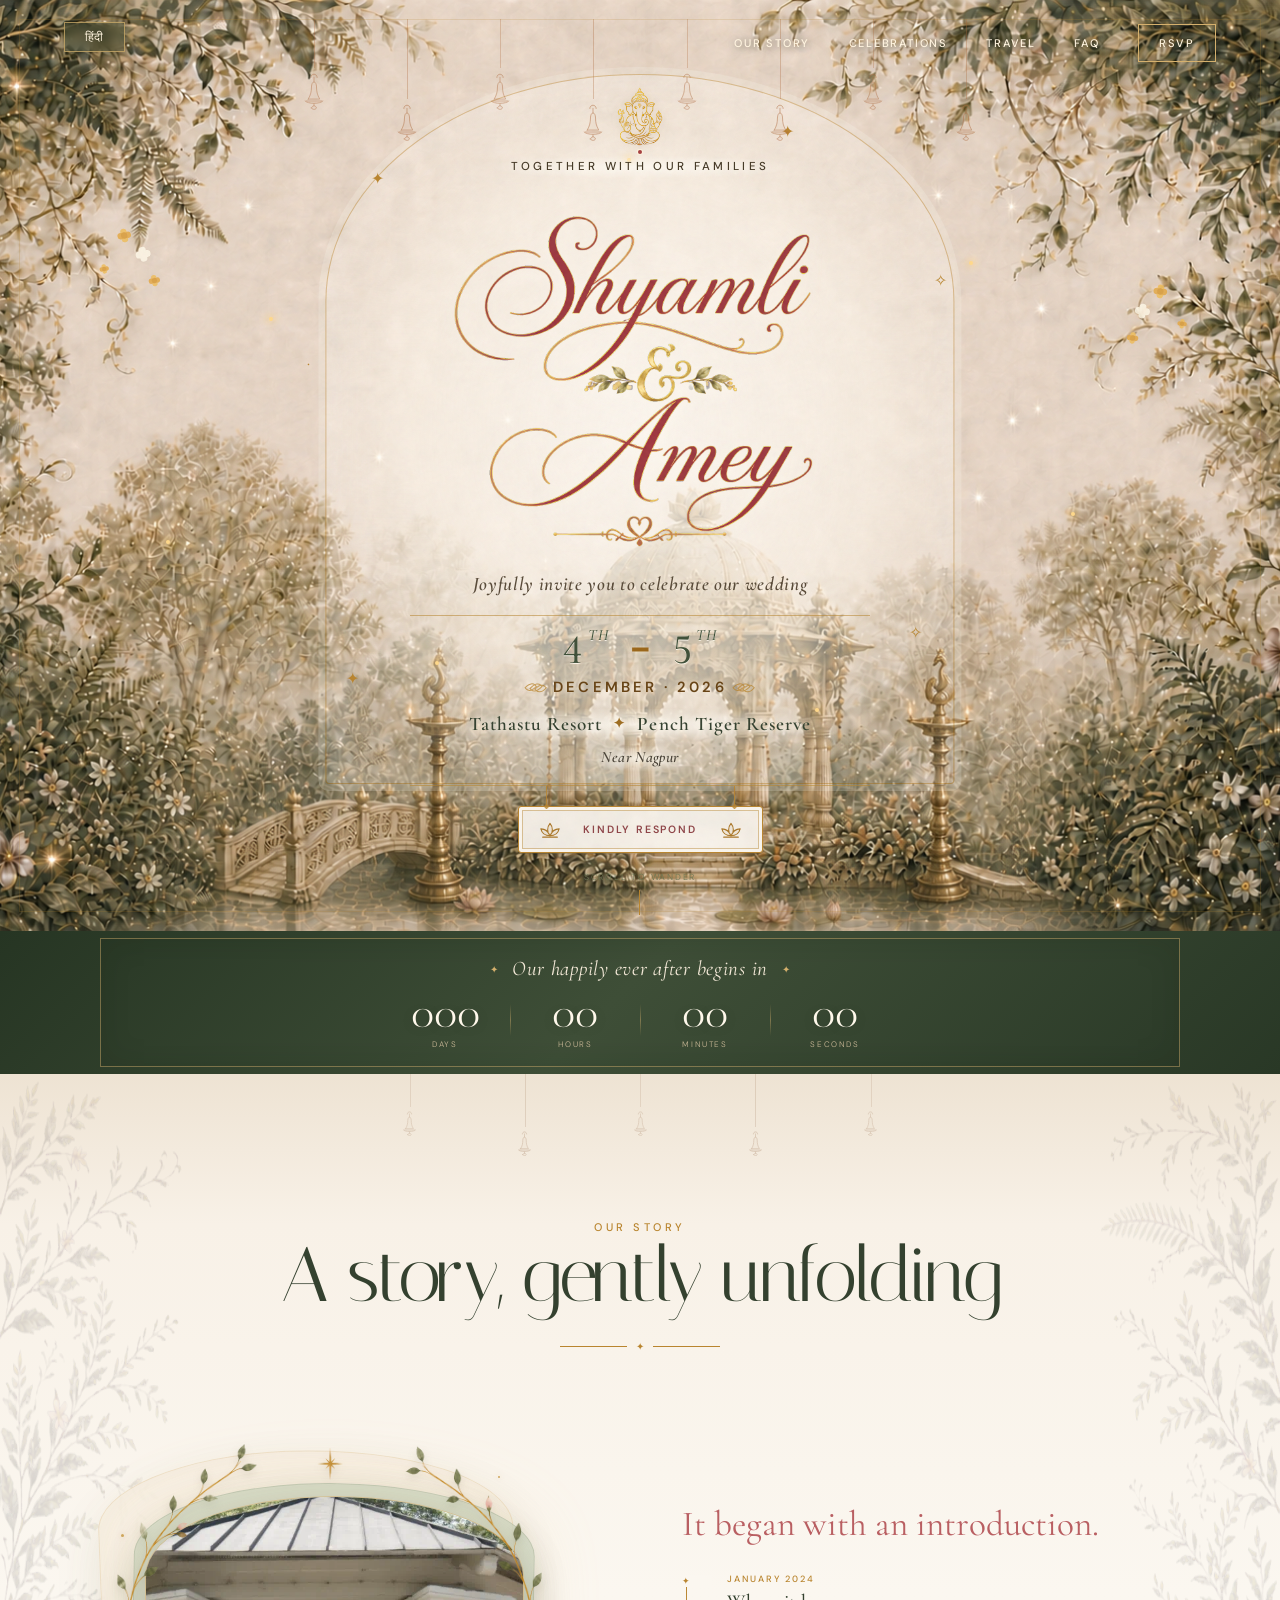
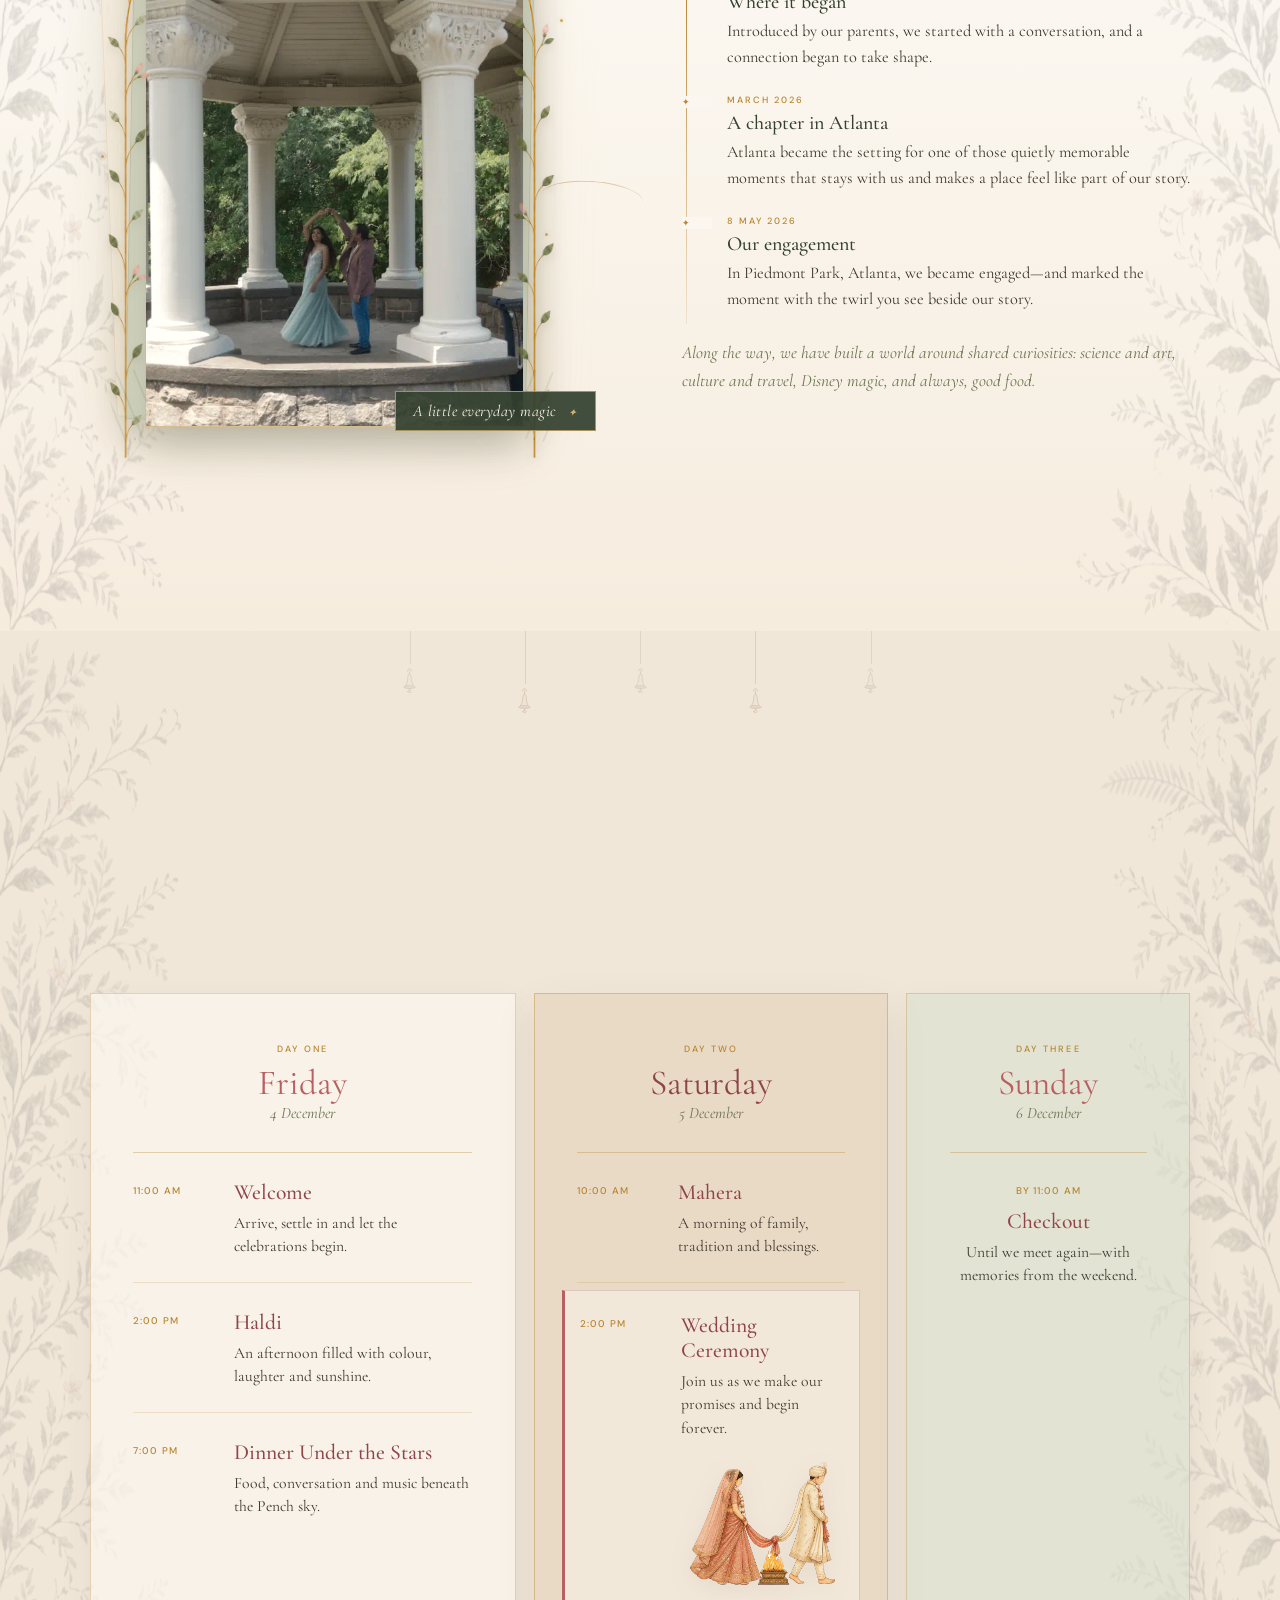
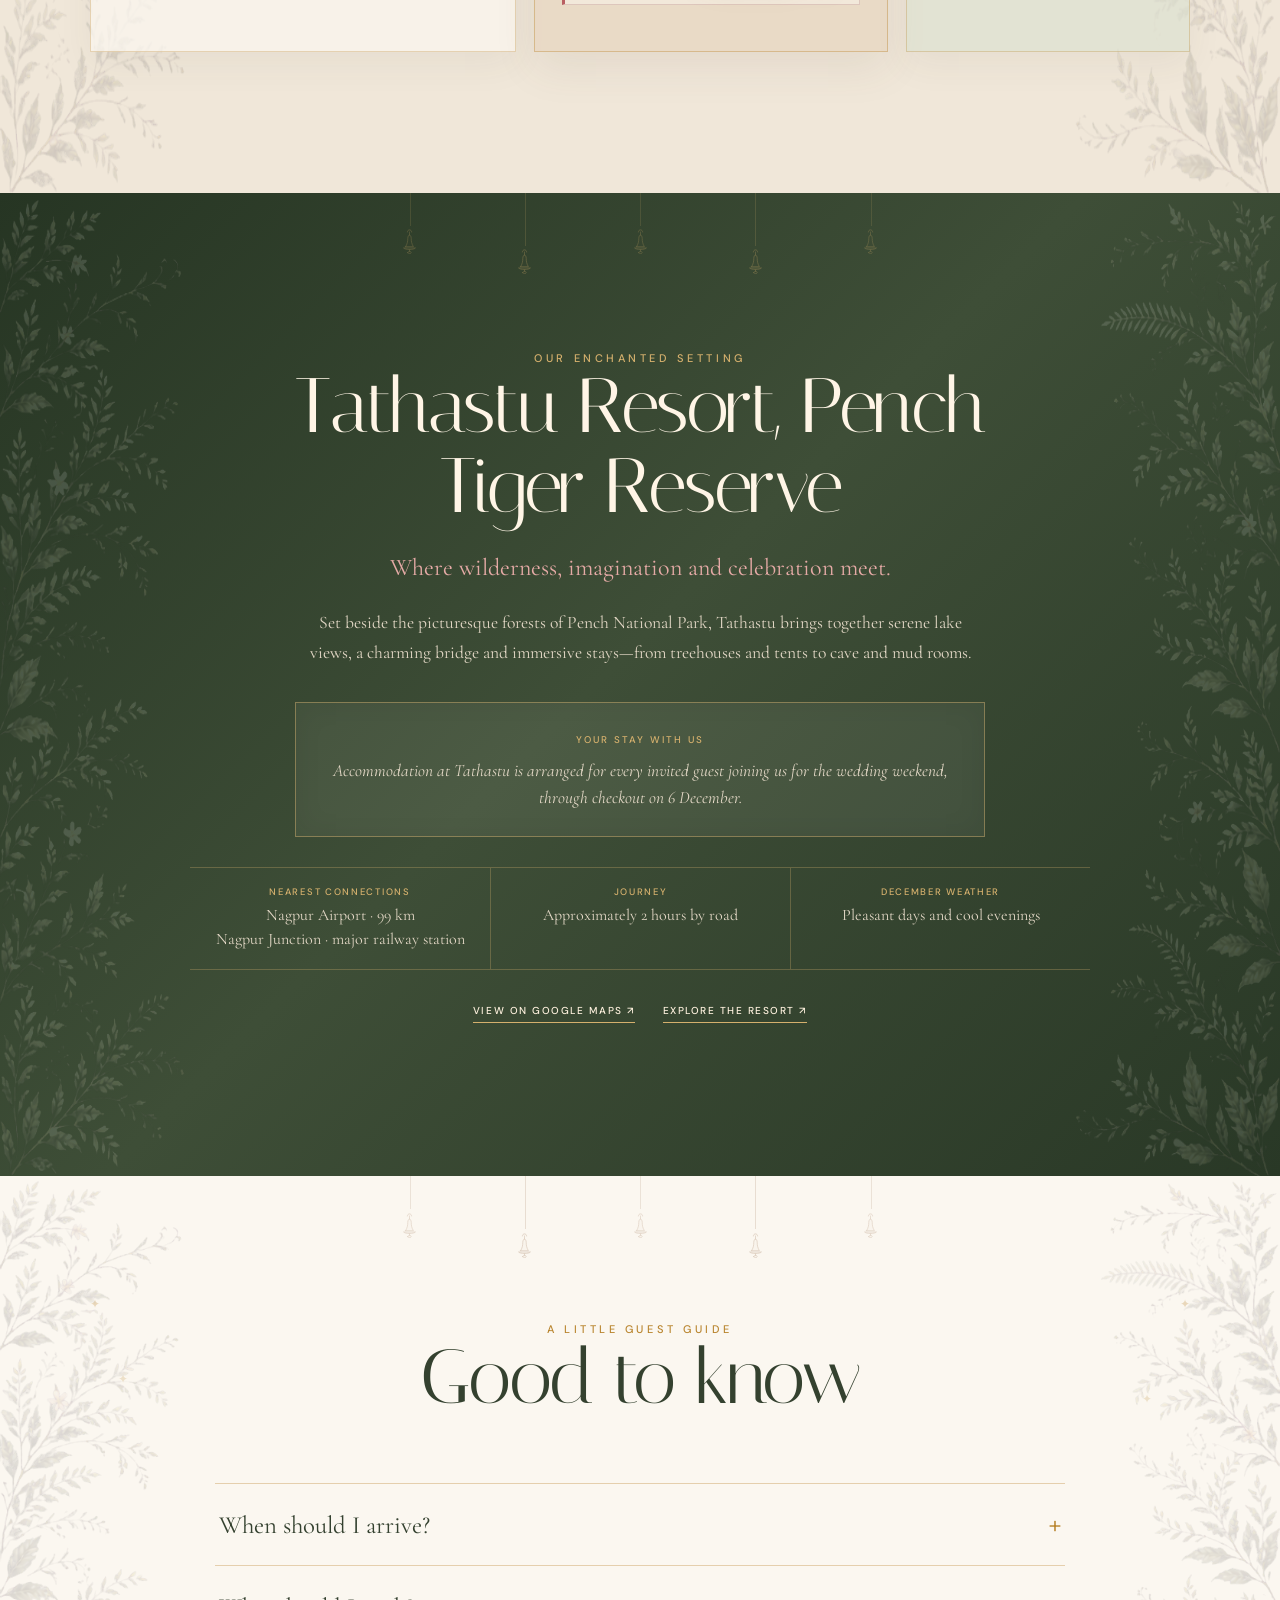
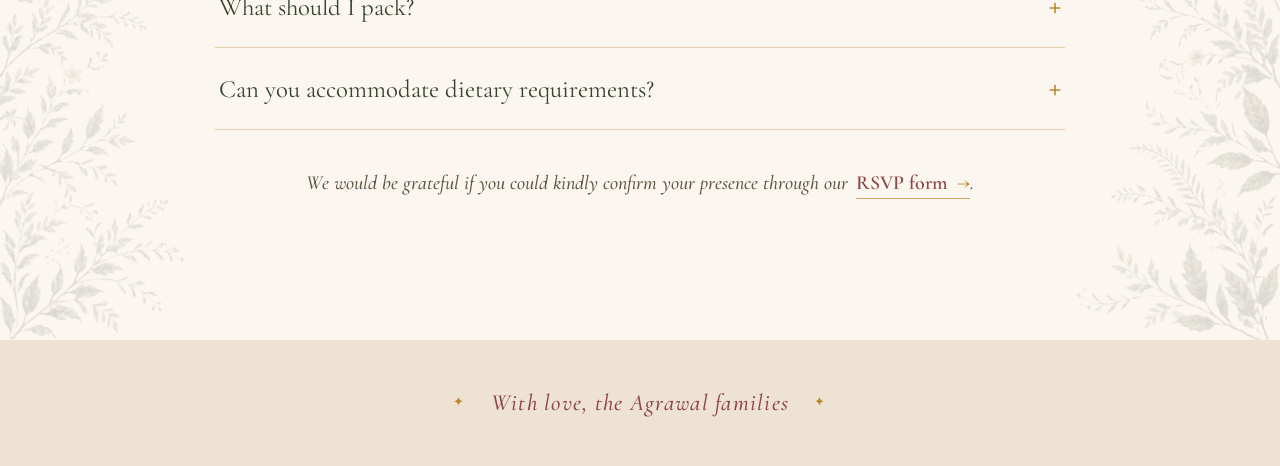
==== commit 08438960: "Add Hindi wedding website" ====
--- a/index.html
+++ b/index.html
@@ -9,6 +9,7 @@
     <link rel="preconnect" href="https://fonts.googleapis.com" />
     <link rel="preconnect" href="https://fonts.gstatic.com" crossorigin />
     <link href="https://fonts.googleapis.com/css2?family=Cormorant+Garamond:ital,wght@0,400;0,500;0,600;1,400&family=DM+Sans:wght@300;400;500&family=Italiana&display=swap" rel="stylesheet" />
+    <link rel="alternate" hreflang="hi" href="hi/" />
     <link rel="stylesheet" href="styles.css" />
     <script src="script.js" defer></script>
   </head>
@@ -19,6 +20,7 @@
         <i></i><i></i><i></i><i></i><i></i><i></i><i></i><i></i>
       </div>
     </div>
+    <a class="language-switch" href="hi/" lang="hi" aria-label="हिंदी संस्करण देखें">हिंदी</a>
 
     <header class="site-header" id="top">
       <nav id="site-nav" aria-label="Main navigation">
--- a/styles.css
+++ b/styles.css
@@ -16,6 +16,16 @@
 * { box-sizing: border-box; }
 html { scroll-behavior: smooth; }
 body { margin: 0; color: var(--ink); background: var(--ivory); font-family: var(--sans); font-weight: 300; }
+body.hindi { --serif: "Noto Serif Devanagari", "Cormorant Garamond", serif; --display: "Noto Serif Devanagari", "Italiana", serif; --sans: "Noto Sans Devanagari", "DM Sans", sans-serif; }
+body.hindi h2 { line-height: 1.28; letter-spacing: -.015em; }
+body.hindi .hero-kicker, body.hindi .kicker, body.hindi nav a { letter-spacing: .08em; }
+body.hindi .hero-kicker { font-size: clamp(.9rem, 1.25vw, 1.08rem); line-height: 1.5; }
+body.hindi .hero-invitation { line-height: 1.55; }
+body.hindi .button { letter-spacing: 0; font-size: .78rem; line-height: 1.35; text-transform: none; }
+body.hindi .button span { white-space: nowrap; }
+body.hindi .date strong { line-height: 1; letter-spacing: .06em; }
+body.hindi .date span { line-height: 1.4; letter-spacing: .1em; }
+body.hindi .story-moments h3, body.hindi .schedule-day h3, body.hindi .schedule-day h4 { line-height: 1.42; }
 img { display: block; max-width: 100%; }
 a { color: inherit; }
 .sr-only { position: absolute; width: 1px; height: 1px; overflow: hidden; clip: rect(0,0,0,0); }
@@ -35,6 +45,9 @@
 .opening-sparkles i:nth-child(7) { left: 3%; top: 37%; animation-delay: -1.02s; }
 .opening-sparkles i:nth-child(8) { left: 22%; top: 14%; width: 5px; height: 5px; animation-delay: -1.19s; }
 @keyframes openingSparkle { 0%,100% { opacity: .12; transform: rotate(45deg) scale(.4); } 45% { opacity: .9; transform: rotate(90deg) scale(1); } }
+.language-switch { position: absolute; z-index: 35; top: 22px; left: 5vw; min-width: 61px; padding: 8px 13px 7px; color: #fff4df; border: 1px solid rgba(213,176,109,.72); background: rgba(52,65,47,.32); box-shadow: 0 4px 16px rgba(31,39,27,.1); text-align: center; text-decoration: none; font: 500 .76rem/1.1 var(--sans); letter-spacing: .06em; backdrop-filter: blur(5px); transition: background .25s, transform .25s; }
+.language-switch:hover { background: rgba(52,65,47,.55); transform: translateY(-1px); }
+body.hindi .language-switch { letter-spacing: .03em; }
 
 .site-header { position: absolute; top: 0; left: 0; z-index: 30; width: 100%; padding: 24px 5vw; display: flex; align-items: center; justify-content: flex-end; color: #fff4df; text-shadow: 0 1px 8px rgba(28,38,24,.72); }
 .site-header.scrolled { position: fixed; padding-block: 15px; color: var(--forest); text-shadow: none; background: rgba(251,247,240,.92); backdrop-filter: blur(14px); box-shadow: 0 1px 0 rgba(185,133,47,.18); animation: slideDown .4s both; }
@@ -76,6 +89,7 @@
 .eyebrow, .kicker { margin: 0 0 22px; color: var(--gold); text-transform: uppercase; letter-spacing: .32em; font-size: .69rem; font-weight: 500; }
 .hero-kicker { width: fit-content; margin: 0 auto; padding: 3px 18px; color: #463a27; background: radial-gradient(ellipse at center, rgba(255,251,243,.78), rgba(255,251,243,0) 75%); text-transform: uppercase; font: 500 clamp(.69rem, .9vw, .8rem)/1.4 var(--sans); letter-spacing: .29em; text-shadow: 0 1px 8px #fffaf0; }
 .hero-wordmark { width: min(410px, 37vw); margin: -1px auto -15px; filter: drop-shadow(0 3px 9px rgba(255,251,241,.7)); }
+body.hindi .hero-wordmark-hindi { width: min(390px, 35vw); margin-block: -18px -6px; }
 .hero-invitation { margin: 0; color: #584a38; font: italic 600 clamp(1.03rem, 1.5vw, 1.26rem)/1.3 var(--serif); letter-spacing: .035em; text-shadow: 0 1px 8px rgba(255,251,243,.95); }
 .hero-details { width: min(460px, 92%); margin: 18px auto 20px; padding: 15px 0 14px; border-top: 1px solid rgba(185,133,47,.55); border-bottom: 1px solid rgba(185,133,47,.55); }
 .date { margin: 0; color: var(--forest); text-transform: uppercase; }
@@ -234,6 +248,7 @@
 @media (prefers-reduced-motion: reduce) { html { scroll-behavior: auto; } *, *::before, *::after { animation-duration: .01ms !important; animation-iteration-count: 1 !important; transition-duration: .01ms !important; } .reveal { opacity: 1; transform: none; } .story-motion { display: none; } .story-still { display: block; } }
 
 @media (max-width: 850px) {
+  .language-switch { position: absolute; top: 15px; left: 15px; min-width: 58px; padding: 8px 11px 7px; }
   .site-header { display: none; }
   .hero::before { width: 70vw; height: 78vh; top: 7%; }
   .hero-copy { padding-top: 88px; }
@@ -255,6 +270,7 @@
   .ganesha-mark { margin-bottom: 8px; }
   .hero-kicker { max-width: 310px; font-size: .69rem; letter-spacing: .21em; }
   .hero-wordmark { width: min(70vw, 325px); margin-top: 0; margin-bottom: -11px; }
+  body.hindi .hero-wordmark-hindi { width: min(72vw, 330px); margin-block: -14px -3px; }
   .hero-invitation { max-width: 310px; margin-inline: auto; font-size: 1.06rem; letter-spacing: .02em; }
   .hero-details { width: min(330px, 90%); margin: 15px auto 18px; padding: 13px 0 12px; }
   .date strong { font-size: 1.82rem; letter-spacing: .12em; }
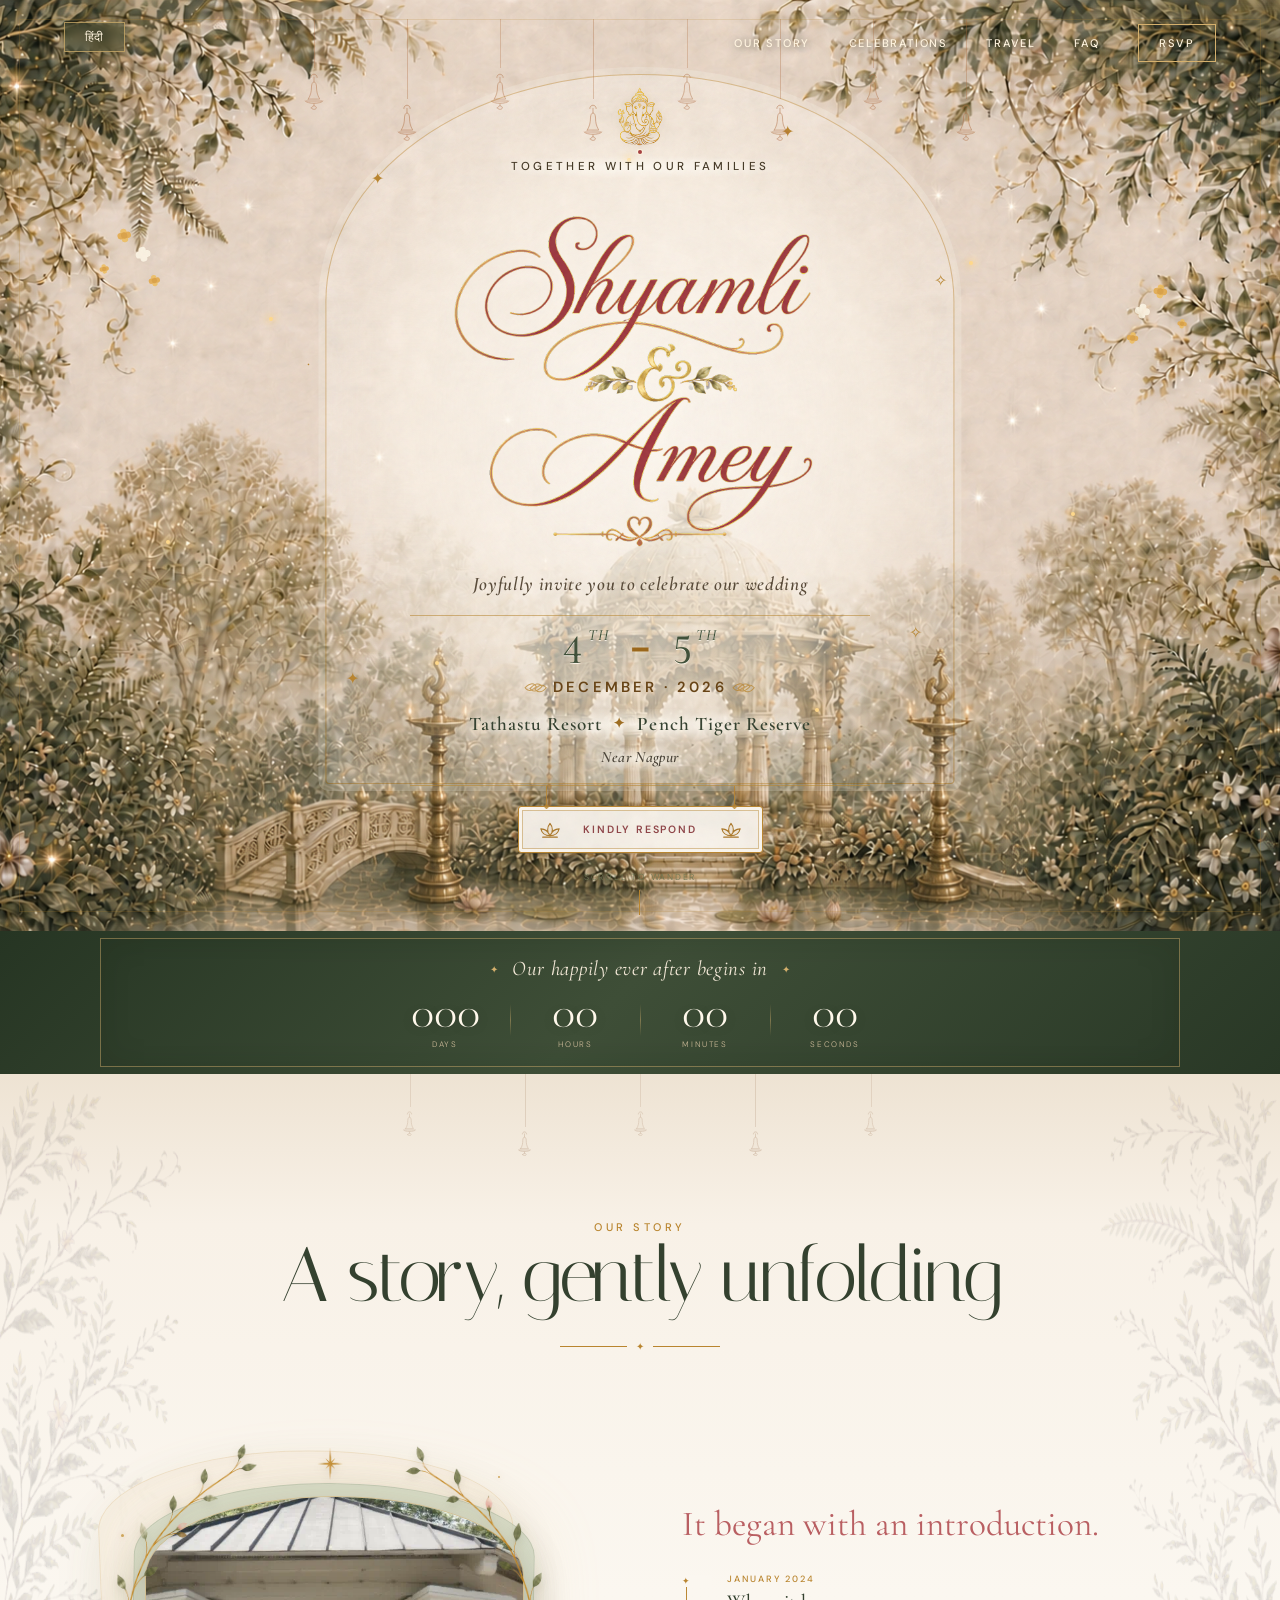
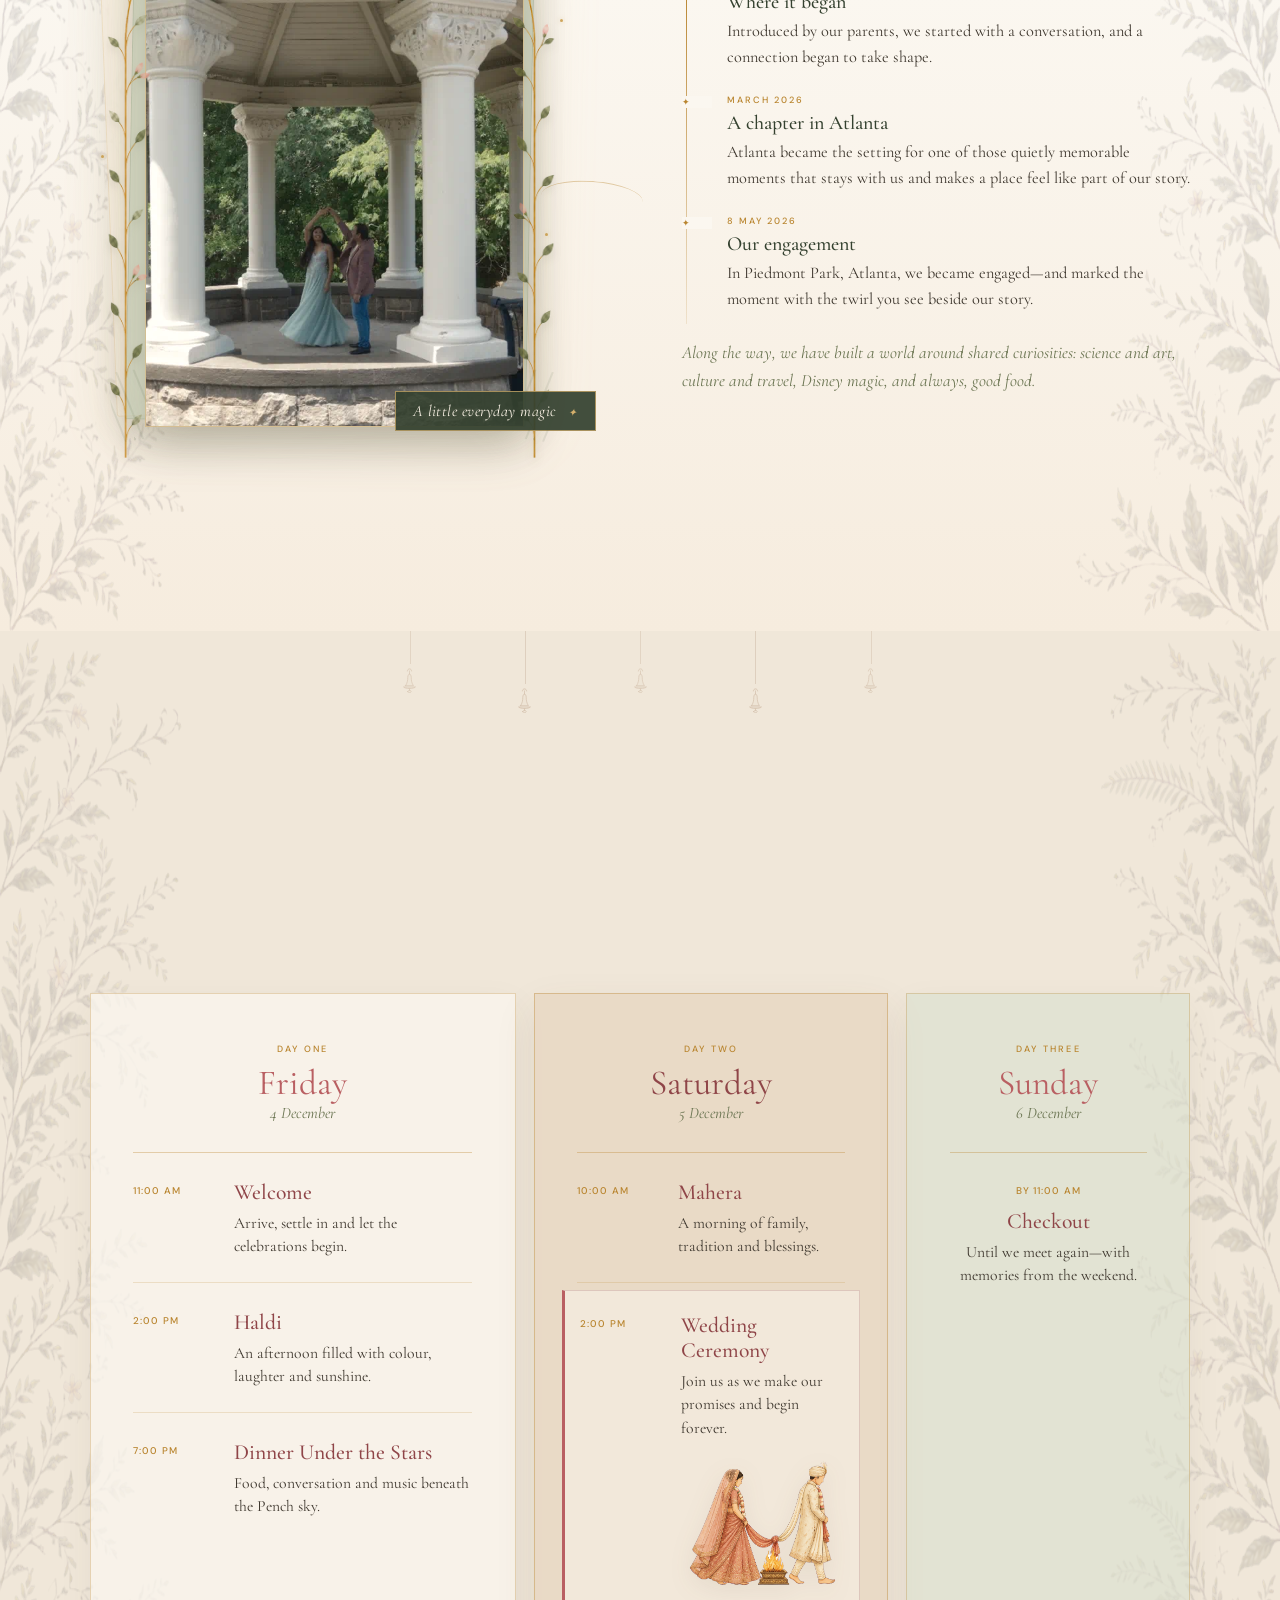
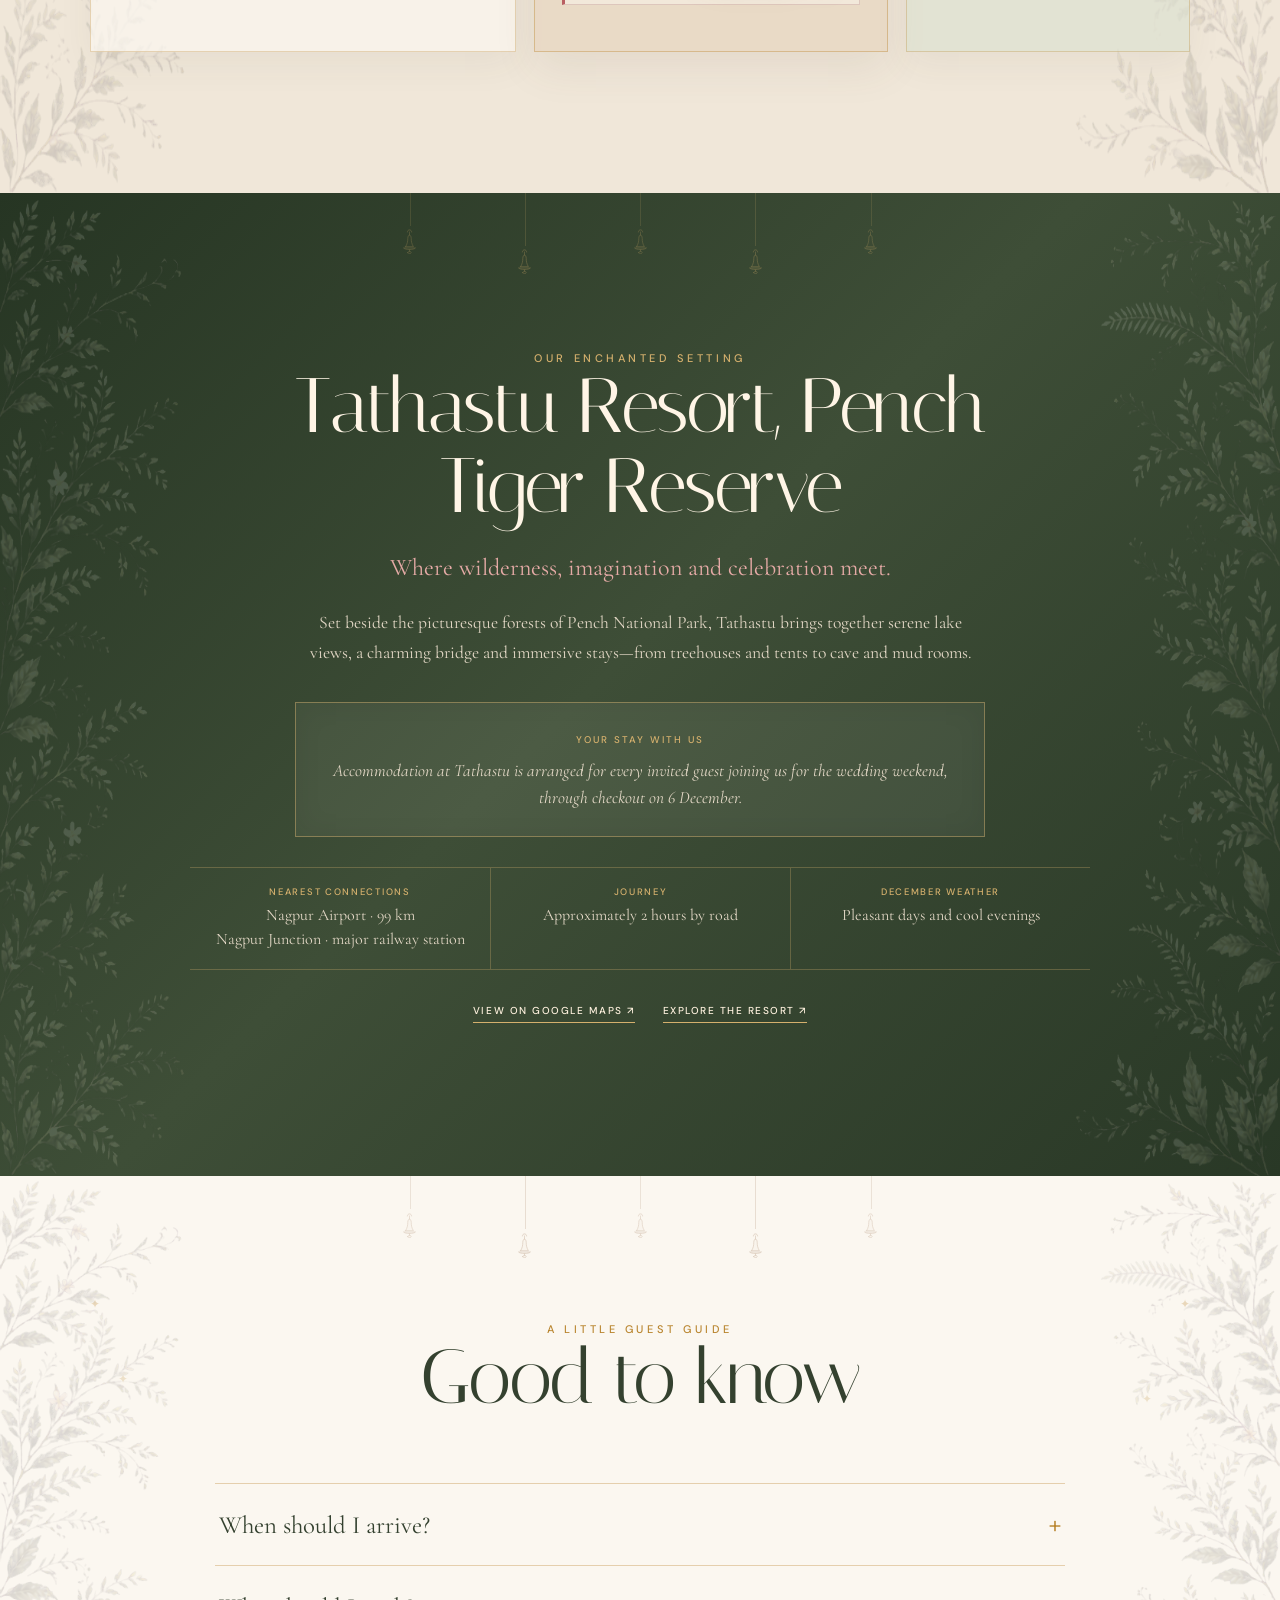
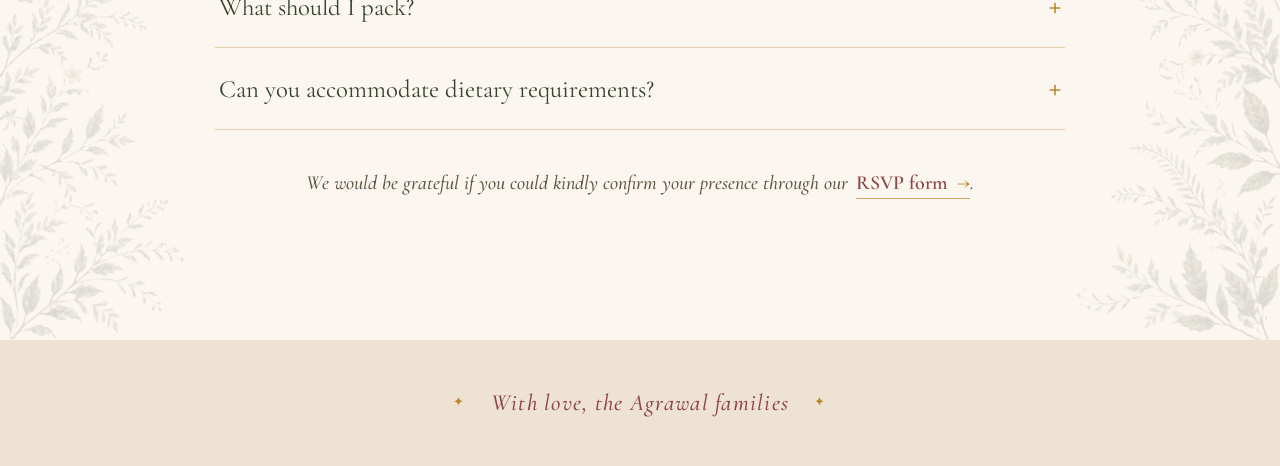
==== commit 76ec0d3c: "Add family-hosted invitation links" ====
--- a/index.html
+++ b/index.html
@@ -4,6 +4,7 @@
     <meta charset="UTF-8" />
     <meta name="viewport" content="width=device-width, initial-scale=1.0" />
     <meta name="theme-color" content="#f7f0e7" />
+    <meta name="robots" content="noindex, nofollow, noarchive, nosnippet" />
     <meta name="description" content="Celebrate the wedding of Shyamli and Amey, 4–5 December at Tathastu Resort, Pench." />
     <title>Shyamli & Amey | December 4–5</title>
     <link rel="preconnect" href="https://fonts.googleapis.com" />
@@ -52,10 +53,11 @@
             <img class="hero-ganesha" src="ganesha-gold.png" alt="" />
             <i></i>
           </div>
-          <p class="hero-kicker">Together with our families</p>
-          <h1 class="sr-only">Shyamli and Amey</h1>
-          <img class="hero-wordmark" src="hero-wordmark-v2.png" alt="" aria-hidden="true" />
-          <p class="hero-invitation">Joyfully invite you to celebrate our wedding</p>
+          <p class="hero-blessing" id="hero-blessing" hidden></p>
+          <p class="hero-kicker" id="hero-host-line">Together with our families</p>
+          <h1 class="sr-only" id="hero-couple-name">Shyamli and Amey</h1>
+          <img class="hero-wordmark" id="hero-wordmark" src="hero-wordmark-v2.png" alt="Shyamli and Amey" />
+          <p class="hero-invitation" id="hero-partner-line">Joyfully invite you to celebrate our wedding</p>
           <div class="hero-details">
             <p class="date"><strong>4<sup>th</sup> <em>-</em> 5<sup>th</sup></strong><span class="date-month"><i class="lotus-bud" aria-hidden="true"></i>December · 2026<i class="lotus-bud" aria-hidden="true"></i></span></p>
             <p class="place"><span>Tathastu Resort</span><i>✦</i><span>Pench Tiger Reserve</span></p>
@@ -199,7 +201,7 @@
     </main>
 
     <footer>
-      <p class="footer-family"><i aria-hidden="true">✦</i>With love, the Agrawal families<i aria-hidden="true">✦</i></p>
+      <p class="footer-family"><i aria-hidden="true">✦</i><span id="footer-family-text">With love, the Agrawal families</span><i aria-hidden="true">✦</i></p>
     </footer>
   </body>
 </html>
--- a/styles.css
+++ b/styles.css
@@ -17,14 +17,14 @@
 html { scroll-behavior: smooth; }
 body { margin: 0; color: var(--ink); background: var(--ivory); font-family: var(--sans); font-weight: 300; }
 body.hindi { --serif: "Noto Serif Devanagari", "Cormorant Garamond", serif; --display: "Noto Serif Devanagari", "Italiana", serif; --sans: "Noto Sans Devanagari", "DM Sans", sans-serif; }
-body.hindi h2 { line-height: 1.28; letter-spacing: -.015em; }
-body.hindi .hero-kicker, body.hindi .kicker, body.hindi nav a { letter-spacing: .08em; }
-body.hindi .hero-kicker { font-size: clamp(.9rem, 1.25vw, 1.08rem); line-height: 1.5; }
-body.hindi .hero-invitation { line-height: 1.55; }
+body.hindi h2 { line-height: 1.28; letter-spacing: 0; }
+body.hindi .hero-kicker, body.hindi .hero-invitation, body.hindi .kicker, body.hindi nav a, body.hindi .date span, body.hindi .place, body.hindi .venue-note, body.hindi .scroll-cue, body.hindi .countdown-heading h2, body.hindi .countdown span, body.hindi .story-image figcaption, body.hindi .story-moments time, body.hindi .schedule-day header span, body.hindi .schedule-day time, body.hindi .stay-note span, body.hindi dt, body.hindi .venue .text-link, body.hindi .footer-family { letter-spacing: 0; }
+body.hindi .hero-kicker { font-size: clamp(1.05rem, 1.5vw, 1.25rem); line-height: 1.55; }
+body.hindi .hero-invitation { font-size: clamp(1.05rem, 1.5vw, 1.25rem); line-height: 1.55; }
 body.hindi .button { letter-spacing: 0; font-size: .78rem; line-height: 1.35; text-transform: none; }
 body.hindi .button span { white-space: nowrap; }
 body.hindi .date strong { line-height: 1; letter-spacing: .06em; }
-body.hindi .date span { line-height: 1.4; letter-spacing: .1em; }
+body.hindi .date span { line-height: 1.4; }
 body.hindi .story-moments h3, body.hindi .schedule-day h3, body.hindi .schedule-day h4 { line-height: 1.42; }
 img { display: block; max-width: 100%; }
 a { color: inherit; }
@@ -88,9 +88,29 @@
 .ganesha-mark > i { position: absolute; left: 50%; bottom: -7px; width: 4px; height: 4px; border-radius: 50%; background: #a63f3f; box-shadow: 0 0 0 1px rgba(255,244,221,.75); transform: translateX(-50%); }
 .eyebrow, .kicker { margin: 0 0 22px; color: var(--gold); text-transform: uppercase; letter-spacing: .32em; font-size: .69rem; font-weight: 500; }
 .hero-kicker { width: fit-content; margin: 0 auto; padding: 3px 18px; color: #463a27; background: radial-gradient(ellipse at center, rgba(255,251,243,.78), rgba(255,251,243,0) 75%); text-transform: uppercase; font: 500 clamp(.69rem, .9vw, .8rem)/1.4 var(--sans); letter-spacing: .29em; text-shadow: 0 1px 8px #fffaf0; }
+.hero-blessing { max-width: 520px; margin: 0 auto 7px; color: #9a6c27; font: italic 500 clamp(.86rem,1.15vw,1rem)/1.35 var(--serif); letter-spacing: .035em; text-shadow: 0 1px 8px rgba(255,251,243,.95); }
 .hero-wordmark { width: min(410px, 37vw); margin: -1px auto -15px; filter: drop-shadow(0 3px 9px rgba(255,251,241,.7)); }
 body.hindi .hero-wordmark-hindi { width: min(390px, 35vw); margin-block: -18px -6px; }
 .hero-invitation { margin: 0; color: #584a38; font: italic 600 clamp(1.03rem, 1.5vw, 1.26rem)/1.3 var(--serif); letter-spacing: .035em; text-shadow: 0 1px 8px rgba(255,251,243,.95); }
+.hosted-invitation .hero { min-height: max(100svh, 790px); }
+.hosted-invitation .hero-copy { padding-top: 76px; }
+.hosted-invitation .ganesha-mark { margin-bottom: 6px; }
+.hosted-invitation .hero-kicker { max-width: 600px; padding-inline: 12px; text-transform: none; font: 500 clamp(.92rem,1.18vw,1.08rem)/1.42 var(--serif); letter-spacing: .015em; }
+.hero-host-primary { display: block; white-space: nowrap; }
+.hero-host-family { color: var(--rose-dark); font-size: 1.12em; font-weight: 600; }
+.hero-host-invitation { color: #584a38; font-style: italic; }
+.hero-host-occasion { width: fit-content; display: block; margin: 3px auto 0; padding: 0 24px; color: #4d4539; background: radial-gradient(ellipse at center, rgba(255,249,237,.82), rgba(255,249,237,0) 76%); font-size: .94em; }
+.hero-host-occasion::before, .hero-host-occasion::after { content: "✦"; margin: 0 10px; color: var(--gold); font-size: .42em; vertical-align: .28em; }
+.hosted-invitation .hero-wordmark { width: min(350px, 31vw); margin-block: -8px -12px; }
+.hosted-invitation .hero-invitation { font-size: clamp(.92rem,1.25vw,1.08rem); }
+.hosted-invitation .hero-details { margin-top: 14px; }
+.host-a .hero-blessing, .host-a .hero-kicker { transform: translateY(11px); }
+body.hindi.hosted-invitation .hero-blessing, body.hindi.hosted-invitation .hero-kicker, body.hindi.hosted-invitation .hero-invitation { letter-spacing: 0; }
+body.hindi.hosted-invitation .hero-kicker { font-family: var(--serif); font-size: clamp(.95rem,1.25vw,1.12rem); line-height: 1.65; }
+body.hindi.hosted-invitation .hero-host-family, body.hindi.hosted-invitation .hero-host-invitation, body.hindi.hosted-invitation .hero-host-occasion { letter-spacing: 0; }
+body.hindi.hosted-invitation .hero-host-invitation { font-style: normal; }
+body.hindi.hosted-invitation .hero-wordmark-hindi { width: min(350px,31vw); margin-block: -10px -9px; }
+body.hindi.hosted-invitation .hero-invitation { line-height: 1.55; }
 .hero-details { width: min(460px, 92%); margin: 18px auto 20px; padding: 15px 0 14px; border-top: 1px solid rgba(185,133,47,.55); border-bottom: 1px solid rgba(185,133,47,.55); }
 .date { margin: 0; color: var(--forest); text-transform: uppercase; }
 .date strong { display: block; color: #3f5038; font: 500 clamp(2.05rem, 3.3vw, 2.68rem)/.92 var(--serif); font-variant-numeric: lining-nums; letter-spacing: .1em; text-shadow: 0 1px 0 rgba(255,250,239,.9); }
@@ -242,6 +262,12 @@
 footer { padding: 48px 5vw; display: flex; justify-content: center; align-items: center; background: #eee3d3; }
 .footer-family { display: flex; align-items: center; gap: clamp(14px,2vw,25px); margin: 0; color: var(--rose-dark); text-align: center; font: italic 500 clamp(1.1rem,2vw,1.45rem)/1.3 var(--serif); letter-spacing: .055em; }
 .footer-family i { color: var(--gold); font: normal .58em/1 var(--serif); }
+.host-a #footer-family-text { display: grid; gap: 5px; }
+.host-a .footer-invitation-heading { color: var(--gold); text-transform: uppercase; font: normal 500 .58rem/1.3 var(--sans); letter-spacing: .18em; }
+.host-a .footer-invitation-line { display: block; white-space: nowrap; letter-spacing: .02em; }
+.host-a .footer-separator { display: inline-block; margin: 0 .62em; color: var(--gold); font: normal .52em/1 var(--serif); }
+body.hindi.host-a .footer-invitation-heading { text-transform: none; letter-spacing: 0; font-family: var(--sans); font-size: .72rem; }
+body.hindi.host-a .footer-invitation-line { letter-spacing: 0; }
 
 .reveal { opacity: 0; transform: translateY(22px); transition: opacity .8s ease, transform .8s ease; }
 .reveal.visible { opacity: 1; transform: none; }
@@ -272,6 +298,23 @@
   .hero-wordmark { width: min(70vw, 325px); margin-top: 0; margin-bottom: -11px; }
   body.hindi .hero-wordmark-hindi { width: min(72vw, 330px); margin-block: -14px -3px; }
   .hero-invitation { max-width: 310px; margin-inline: auto; font-size: 1.06rem; letter-spacing: .02em; }
+  .hosted-invitation .hero { min-height: 900px; }
+  .hosted-invitation .hero::before { height: 82%; top: 7%; }
+  .hosted-invitation .hero-copy { padding: 82px 20px 76px; }
+  .hosted-invitation .hero-blessing { max-width: 325px; margin-bottom: 5px; font-size: .86rem; line-height: 1.42; }
+  .hosted-invitation .hero-kicker { max-width: 335px; font-size: .92rem; line-height: 1.48; letter-spacing: 0; }
+  .hosted-invitation .hero-host-primary { font-size: .88rem; }
+  .hosted-invitation .hero-host-occasion { padding-inline: 4px; }
+  .hosted-invitation .hero-host-occasion::before, .hosted-invitation .hero-host-occasion::after { margin-inline: 6px; }
+  .hosted-invitation .hero-wordmark { width: min(64vw, 292px); margin-block: -5px -8px; }
+  .hosted-invitation .hero-invitation { max-width: 330px; font-size: .92rem; line-height: 1.45; }
+  .hosted-invitation .hero-details { margin-block: 12px 18px; }
+  .host-a .hero-blessing, .host-a .hero-kicker { transform: translateY(8px); }
+  body.hindi.hosted-invitation .hero-kicker { font-size: .94rem; line-height: 1.62; }
+  body.hindi.hosted-invitation .hero-host-primary { font-size: .84rem; }
+  body.hindi.hosted-invitation .hero-wordmark-hindi { width: min(65vw, 298px); margin-block: -7px -6px; }
+  .host-a .footer-family { gap: 10px; }
+  .host-a .footer-invitation-line { font-size: clamp(.82rem,3.8vw,1rem); }
   .hero-details { width: min(330px, 90%); margin: 15px auto 18px; padding: 13px 0 12px; }
   .date strong { font-size: 1.82rem; letter-spacing: .12em; }
   .date span { font-size: .82rem; letter-spacing: .16em; }
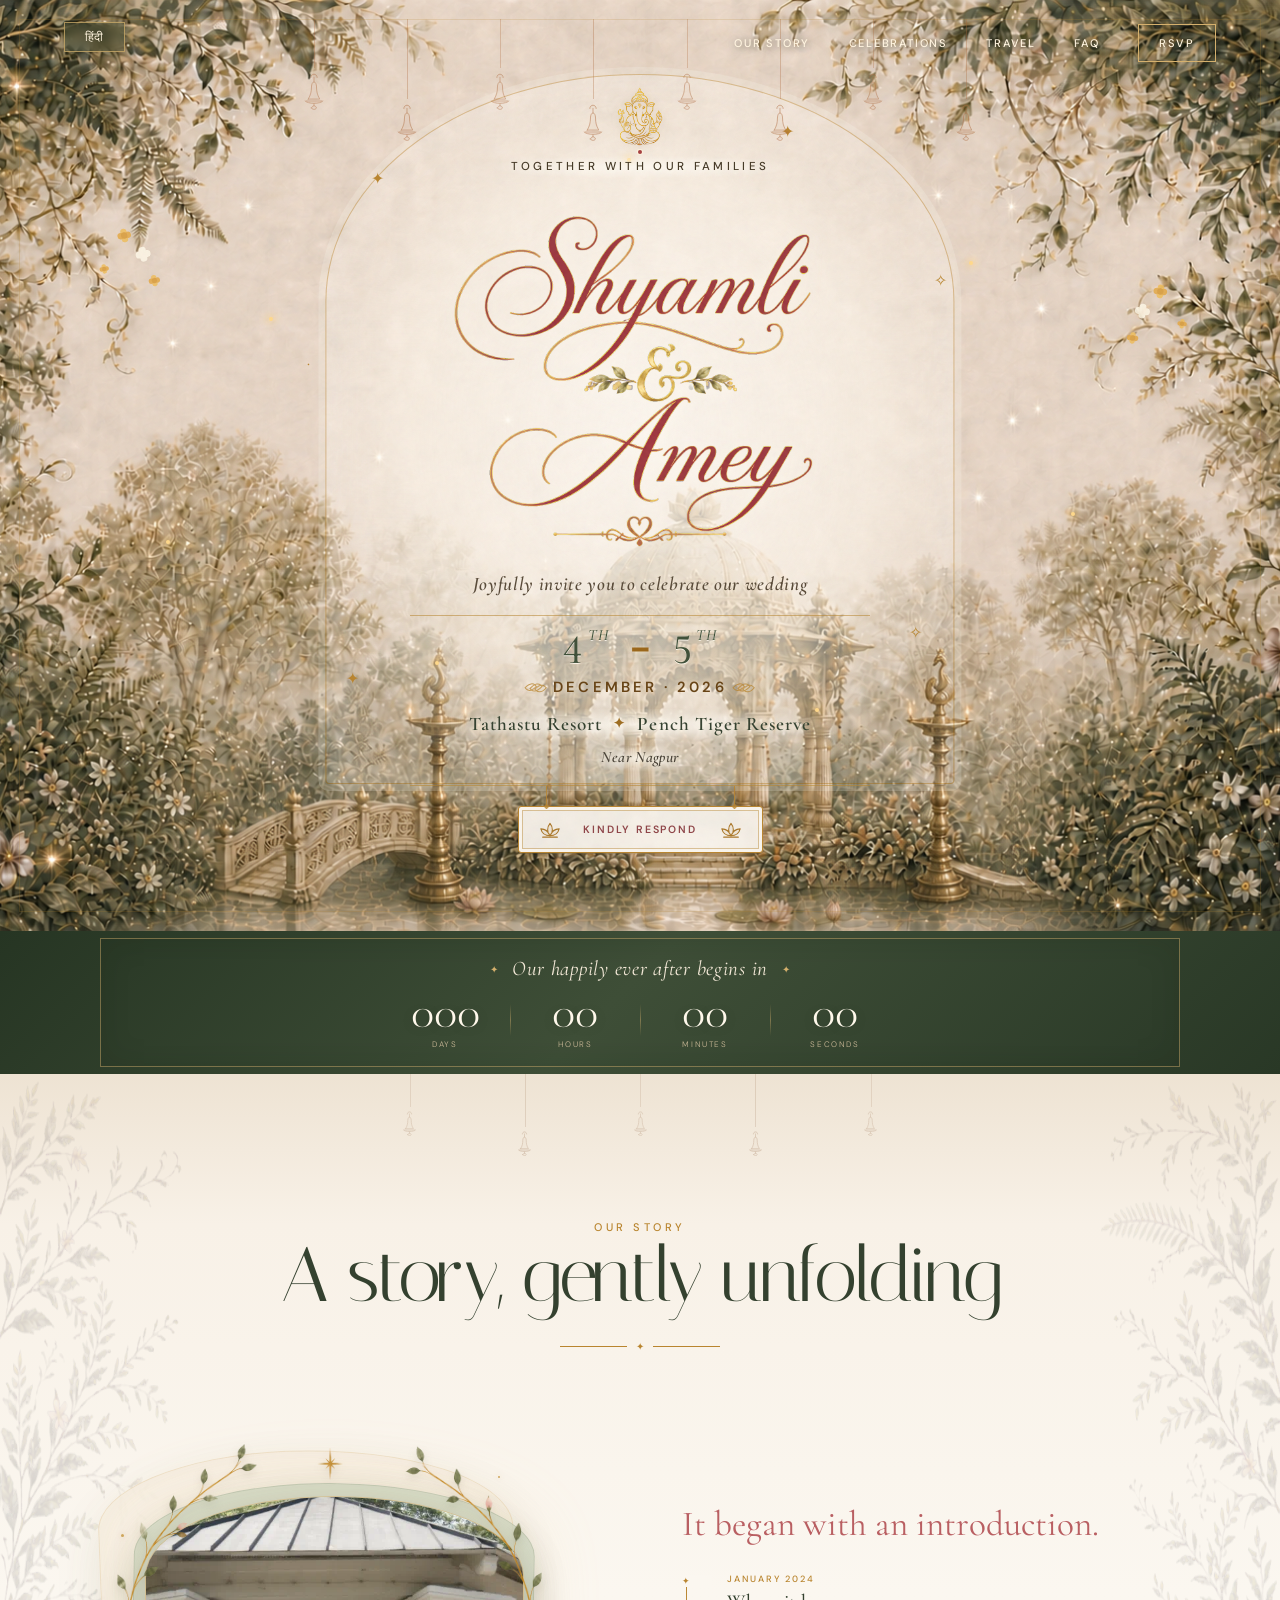
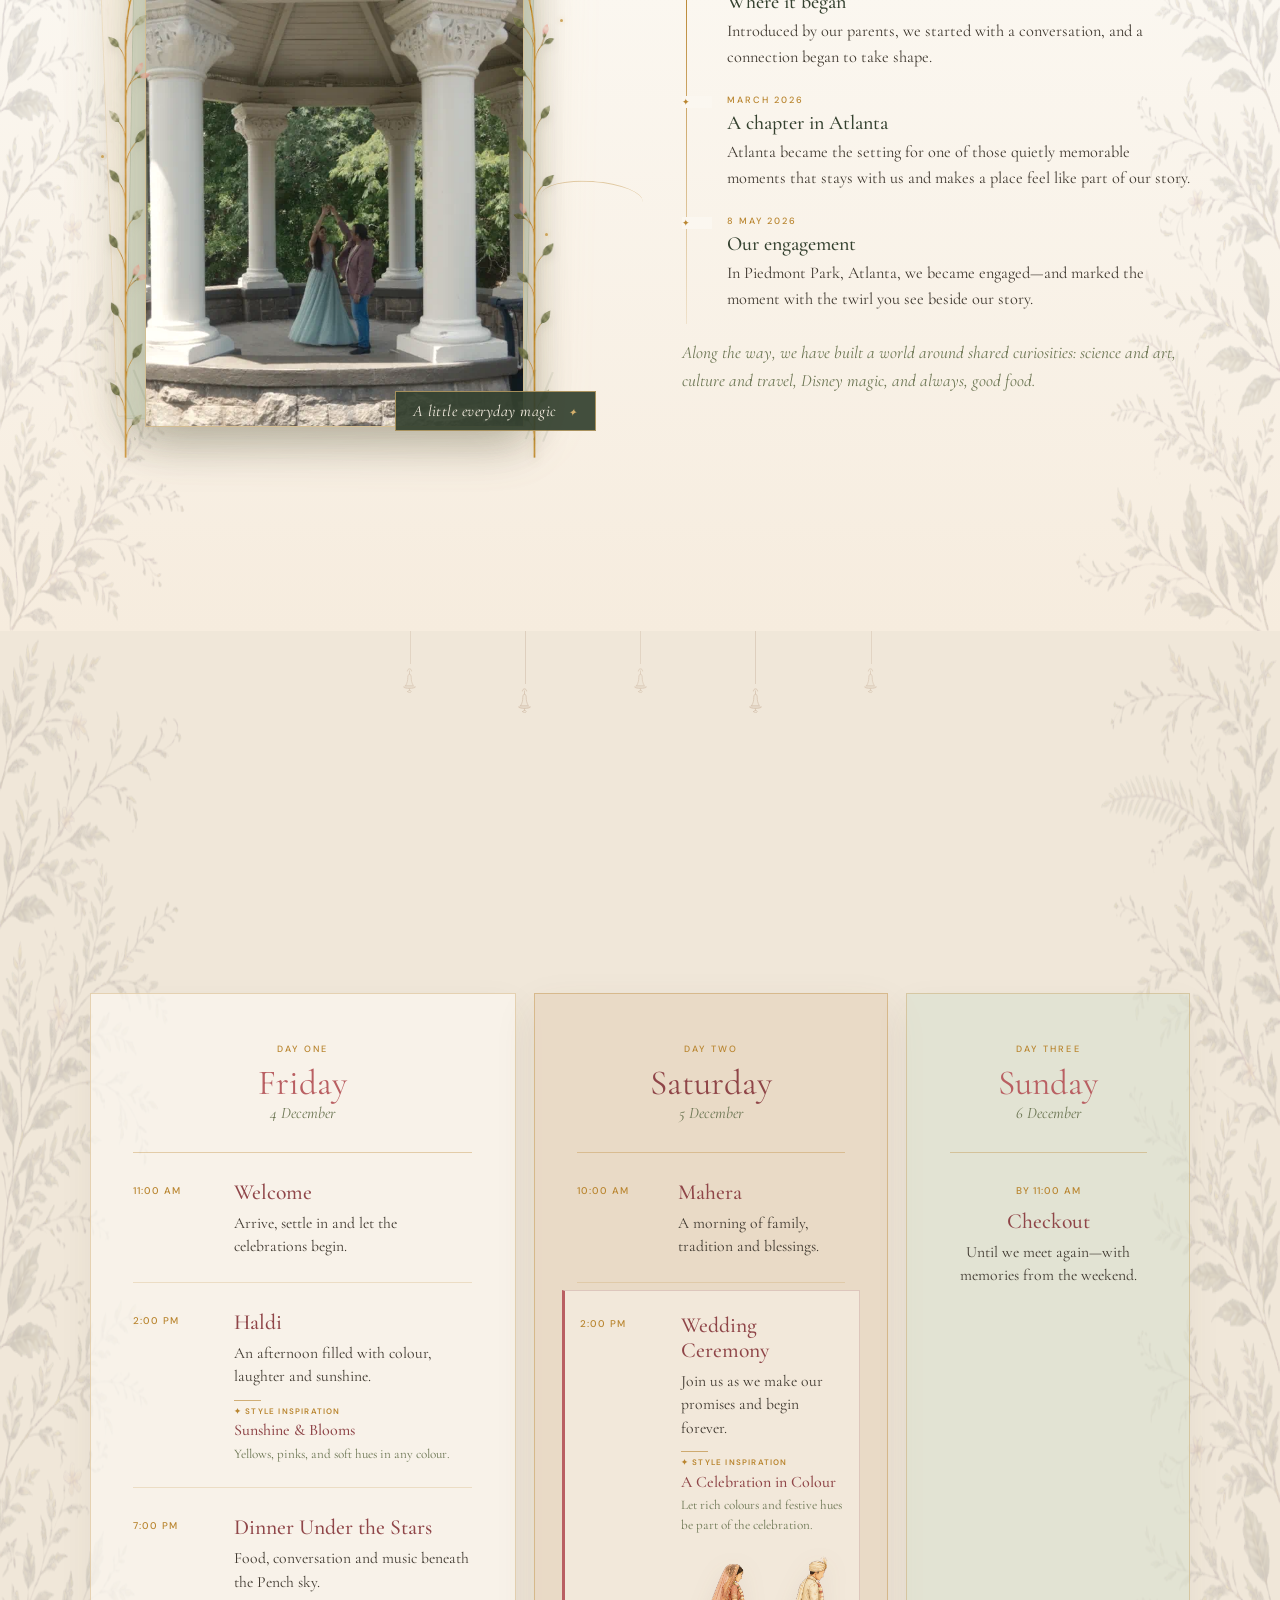
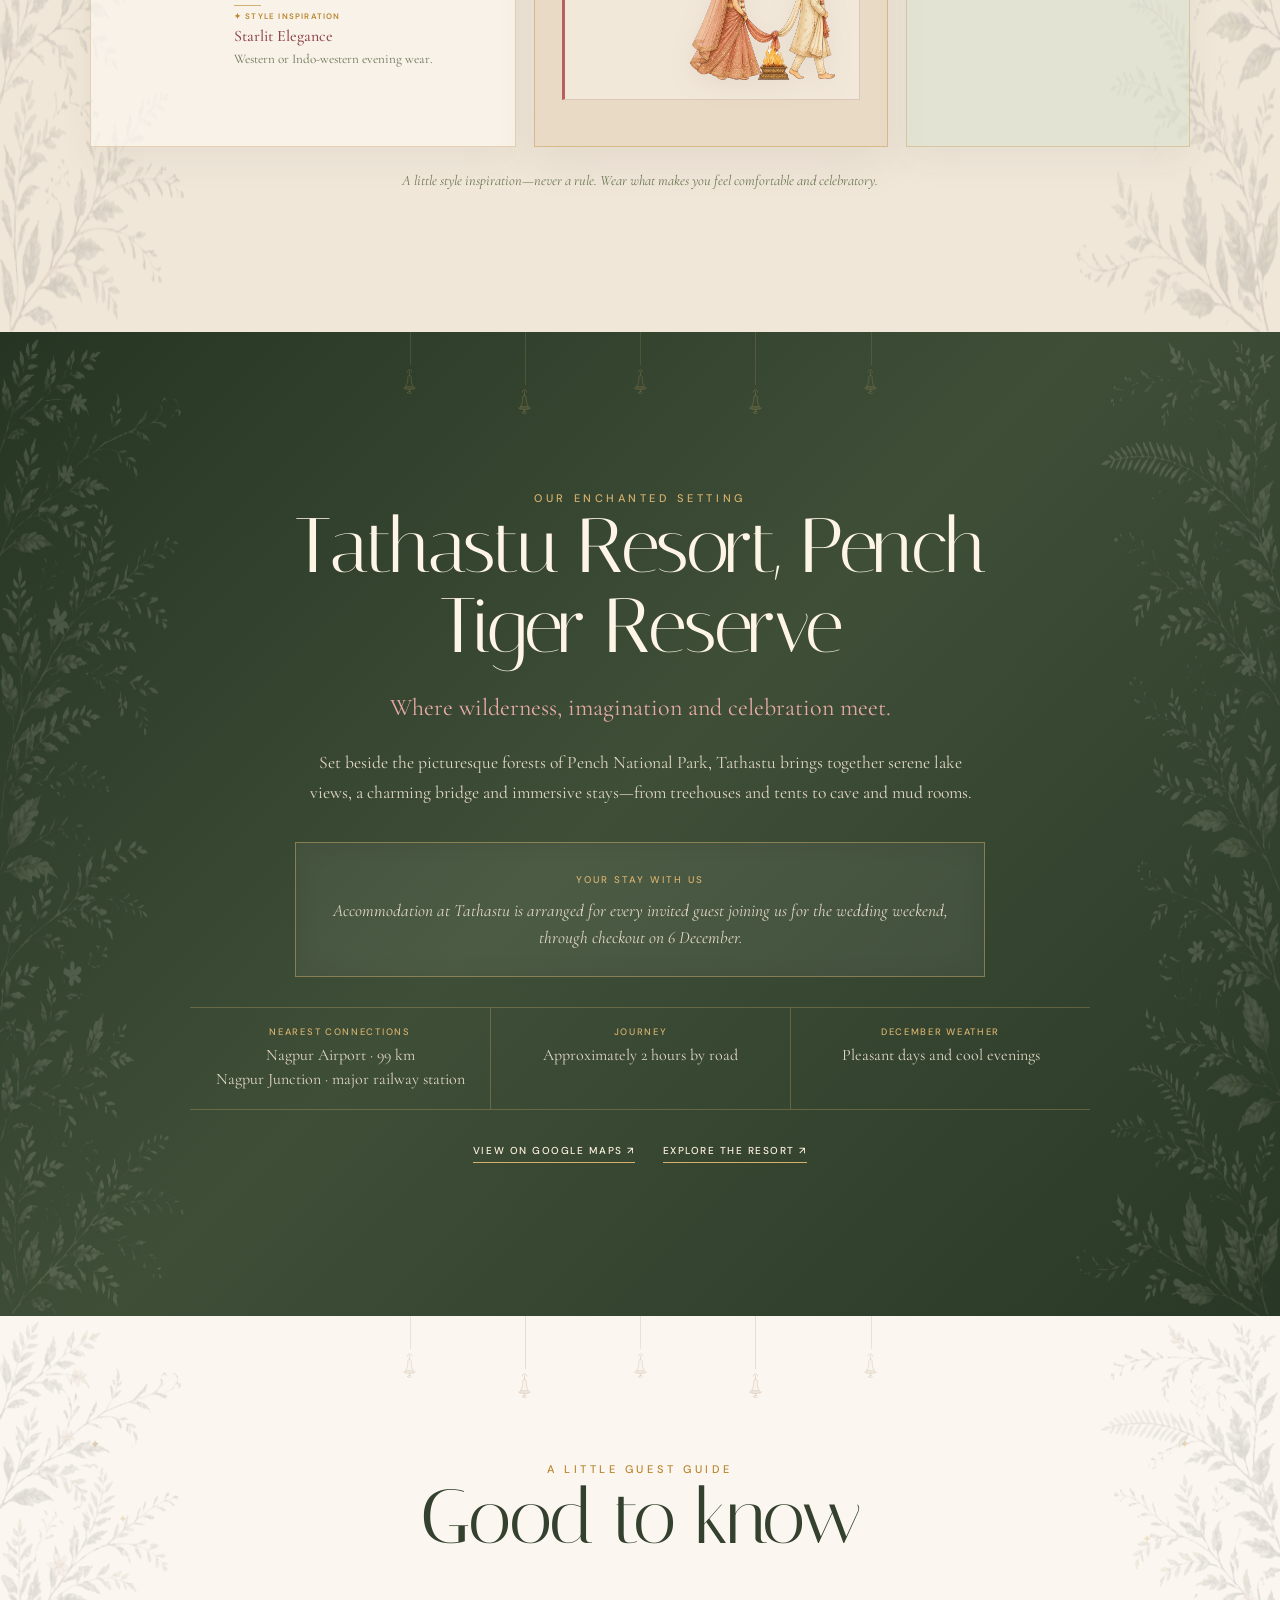
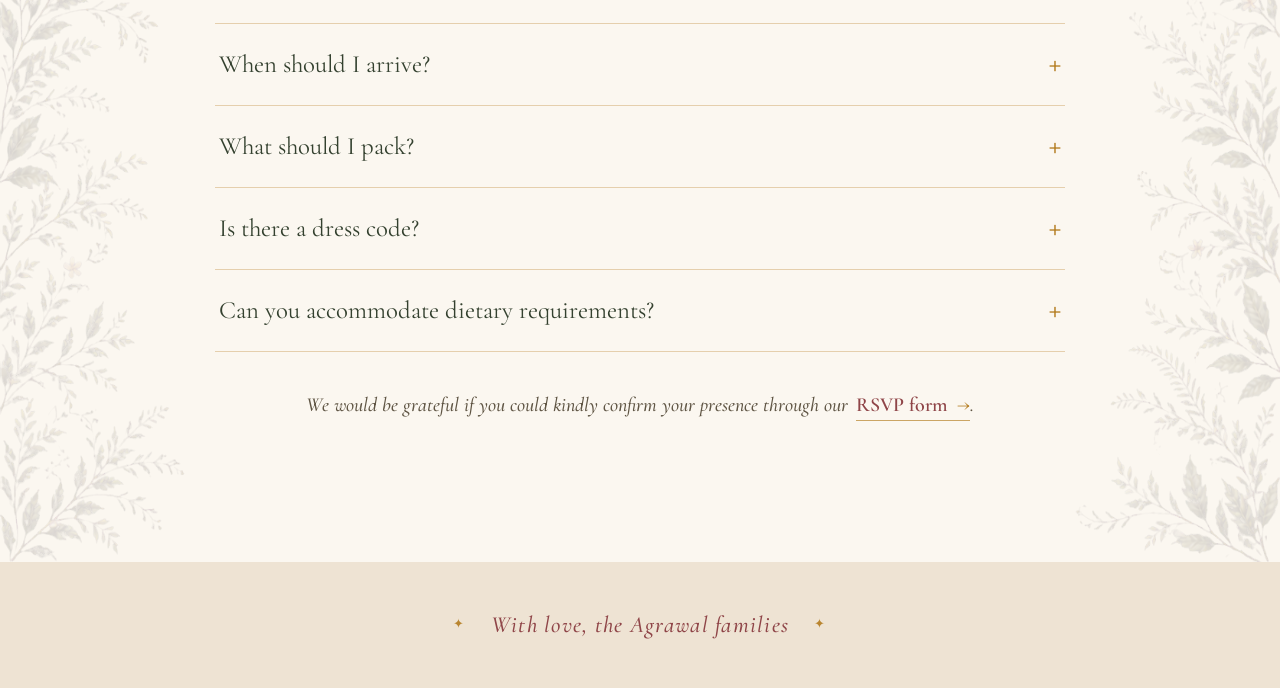
==== commit f117c366: "Add optional attire guidance" ====
--- a/index.html
+++ b/index.html
@@ -69,7 +69,6 @@
             <svg class="button-lotus" viewBox="0 0 24 18" aria-hidden="true"><path d="M12 15C8.5 11.5 8.7 5.4 12 1.5c3.3 3.9 3.5 10 0 13.5ZM12 15C7.1 15 3.2 12.2 2 7.5c4.8.1 8.1 2.7 10 7.5Zm0 0c4.9 0 8.8-2.8 10-7.5-4.8.1-8.1 2.7-10 7.5ZM4 16.5h16" /></svg>
           </a>
         </div>
-        <div class="scroll-cue" aria-hidden="true"><span>Scroll to wander</span><i></i></div>
       </section>
 
       <section class="countdown-section" aria-label="Countdown to the wedding">
@@ -141,15 +140,15 @@
             <header><span>Day one</span><h3>Friday</h3><p>4 December</p></header>
             <ol>
               <li><time datetime="2026-12-04T11:00">11:00 AM</time><div><h4>Welcome</h4><p>Arrive, settle in and let the celebrations begin.</p></div></li>
-              <li><time datetime="2026-12-04T14:00">2:00 PM</time><div><h4>Haldi</h4><p>An afternoon filled with colour, laughter and sunshine.</p></div></li>
-              <li><time datetime="2026-12-04T19:00">7:00 PM</time><div><h4>Dinner Under the Stars</h4><p>Food, conversation and music beneath the Pench sky.</p></div></li>
+              <li><time datetime="2026-12-04T14:00">2:00 PM</time><div><h4>Haldi</h4><p>An afternoon filled with colour, laughter and sunshine.</p><div class="attire-note"><span>✦ Style inspiration</span><strong>Sunshine &amp; Blooms</strong><p>Yellows, pinks, and soft hues in any colour.</p></div></div></li>
+              <li><time datetime="2026-12-04T19:00">7:00 PM</time><div><h4>Dinner Under the Stars</h4><p>Food, conversation and music beneath the Pench sky.</p><div class="attire-note"><span>✦ Style inspiration</span><strong>Starlit Elegance</strong><p>Western or Indo-western evening wear.</p></div></div></li>
             </ol>
           </article>
           <article class="schedule-day featured reveal">
             <header><span>Day two</span><h3>Saturday</h3><p>5 December</p></header>
             <ol>
               <li><time datetime="2026-12-05T10:00">10:00 AM</time><div><h4>Mahera</h4><p>A morning of family, tradition and blessings.</p></div></li>
-              <li><time datetime="2026-12-05T14:00">2:00 PM</time><div><h4>Wedding Ceremony</h4><p>Join us as we make our promises and begin forever.</p><img class="ceremony-art" src="pheras-clipart.png" alt="" aria-hidden="true" loading="lazy" /></div></li>
+              <li><time datetime="2026-12-05T14:00">2:00 PM</time><div><h4>Wedding Ceremony</h4><p>Join us as we make our promises and begin forever.</p><div class="attire-note"><span>✦ Style inspiration</span><strong>A Celebration in Colour</strong><p>Let rich colours and festive hues be part of the celebration.</p></div><img class="ceremony-art" src="pheras-clipart.png" alt="" aria-hidden="true" loading="lazy" /></div></li>
             </ol>
           </article>
           <article class="schedule-day departure reveal">
@@ -159,6 +158,7 @@
             </ol>
           </article>
         </div>
+        <p class="attire-disclaimer reveal">A little style inspiration—never a rule. Wear what makes you feel comfortable and celebratory.</p>
       </section>
 
       <section class="venue" id="travel">
@@ -193,6 +193,7 @@
         <div class="faq-list reveal">
           <details><summary>When should I arrive?<span>+</span></summary><p>We recommend arriving by the afternoon of 4 December so you have time to settle in before the celebrations begin.</p></details>
           <details><summary>What should I pack?<span>+</span></summary><p>Bring festive attire for the events and a light layer for cool December evenings. Comfortable shoes are useful around the resort.</p></details>
+          <details><summary>Is there a dress code?<span>+</span></summary><p>There is no formal dress code—please feel free to wear whatever you like and feel comfortable in. We have included a few optional style suggestions alongside the events in the schedule.</p></details>
           <details><summary>Can you accommodate dietary requirements?<span>+</span></summary><p>Absolutely. Tell us about allergies or dietary requirements when you RSVP and we will plan with care.</p></details>
         </div>
         <p class="faq-rsvp reveal">We would be grateful if you could kindly confirm your presence through our <a href="https://docs.google.com/forms/d/e/1FAIpQLSeT7L4MS-FbCJiTMoEOImOir26isin3JlbI_p56dEDRg6IPHA/viewform?usp=header">RSVP form <span>→</span></a>.</p>
--- a/styles.css
+++ b/styles.css
@@ -18,7 +18,7 @@
 body { margin: 0; color: var(--ink); background: var(--ivory); font-family: var(--sans); font-weight: 300; }
 body.hindi { --serif: "Noto Serif Devanagari", "Cormorant Garamond", serif; --display: "Noto Serif Devanagari", "Italiana", serif; --sans: "Noto Sans Devanagari", "DM Sans", sans-serif; }
 body.hindi h2 { line-height: 1.28; letter-spacing: 0; }
-body.hindi .hero-kicker, body.hindi .hero-invitation, body.hindi .kicker, body.hindi nav a, body.hindi .date span, body.hindi .place, body.hindi .venue-note, body.hindi .scroll-cue, body.hindi .countdown-heading h2, body.hindi .countdown span, body.hindi .story-image figcaption, body.hindi .story-moments time, body.hindi .schedule-day header span, body.hindi .schedule-day time, body.hindi .stay-note span, body.hindi dt, body.hindi .venue .text-link, body.hindi .footer-family { letter-spacing: 0; }
+body.hindi .hero-kicker, body.hindi .hero-invitation, body.hindi .kicker, body.hindi nav a, body.hindi .date span, body.hindi .place, body.hindi .venue-note, body.hindi .countdown-heading h2, body.hindi .countdown span, body.hindi .story-image figcaption, body.hindi .story-moments time, body.hindi .schedule-day header span, body.hindi .schedule-day time, body.hindi .stay-note span, body.hindi dt, body.hindi .venue .text-link, body.hindi .footer-family { letter-spacing: 0; }
 body.hindi .hero-kicker { font-size: clamp(1.05rem, 1.5vw, 1.25rem); line-height: 1.55; }
 body.hindi .hero-invitation { font-size: clamp(1.05rem, 1.5vw, 1.25rem); line-height: 1.55; }
 body.hindi .button { letter-spacing: 0; font-size: .78rem; line-height: 1.35; text-transform: none; }
@@ -92,7 +92,7 @@
 .hero-wordmark { width: min(410px, 37vw); margin: -1px auto -15px; filter: drop-shadow(0 3px 9px rgba(255,251,241,.7)); }
 body.hindi .hero-wordmark-hindi { width: min(390px, 35vw); margin-block: -18px -6px; }
 .hero-invitation { margin: 0; color: #584a38; font: italic 600 clamp(1.03rem, 1.5vw, 1.26rem)/1.3 var(--serif); letter-spacing: .035em; text-shadow: 0 1px 8px rgba(255,251,243,.95); }
-.hosted-invitation .hero { min-height: max(100svh, 790px); }
+.hosted-invitation .hero { min-height: 100svh; }
 .hosted-invitation .hero-copy { padding-top: 76px; }
 .hosted-invitation .ganesha-mark { margin-bottom: 6px; }
 .hosted-invitation .hero-kicker { max-width: 600px; padding-inline: 12px; text-transform: none; font: 500 clamp(.92rem,1.18vw,1.08rem)/1.42 var(--serif); letter-spacing: .015em; }
@@ -139,8 +139,6 @@
 .fireflies i:nth-child(1) { left: 13%; top: 58%; }.fireflies i:nth-child(2) { left: 21%; top: 34%; animation-delay: -1s; }.fireflies i:nth-child(3) { left: 34%; top: 71%; animation-delay: -2.5s; }.fireflies i:nth-child(4) { right: 16%; top: 55%; animation-delay: -.4s; }.fireflies i:nth-child(5) { right: 24%; top: 28%; animation-delay: -2s; }.fireflies i:nth-child(6) { right: 36%; top: 76%; animation-delay: -3s; }.fireflies i:nth-child(7) { left: 49%; top: 17%; animation-delay: -1.6s; }
 @keyframes floatFirefly { from { opacity: .15; transform: translate(0, 7px) scale(.7); } to { opacity: .95; transform: translate(8px, -8px) scale(1.15); } }
 @keyframes twinkle { from { opacity: .15; transform: scale(.7); } to { opacity: .9; transform: scale(1.2); } }
-.scroll-cue { position: absolute; z-index: 7; bottom: 16px; display: flex; flex-direction: column; align-items: center; gap: 7px; color: var(--sage); text-transform: uppercase; letter-spacing: .2em; font-size: .55rem; }
-.scroll-cue i { width: 1px; height: 25px; background: var(--gold); }
 
 .countdown-section { position: relative; z-index: 2; overflow: hidden; padding: 7px; color: #fff; text-align: center; background: linear-gradient(135deg, #263523, #3e4e37 48%, #293826); }
 .countdown-inner { position: relative; z-index: 1; max-width: 1080px; margin: 0 auto; padding: 18px clamp(18px, 4vw, 52px) 17px; border: 1px solid rgba(213,176,109,.45); box-shadow: inset 0 0 30px rgba(18,28,17,.14); }
@@ -199,6 +197,7 @@
 .celebrations { position: relative; overflow: hidden; background: #f0e7d9; }
 .celebrations > * { position: relative; z-index: 1; }
 .celebrations > .section-canopy { position: absolute; z-index: 0; }
+.attire-disclaimer { max-width: 600px; margin: 24px auto 0; color: var(--sage); font: italic .9rem/1.45 var(--serif); text-align: center; }
 .schedule-grid { display: grid; grid-template-columns: 1.2fr 1fr .8fr; align-items: stretch; gap: 18px; max-width: 1240px; margin: 0 auto; }
 .schedule-day { position: relative; padding: 42px clamp(25px,3.3vw,48px) 46px; border: 1px solid rgba(185,133,47,.3); background: rgba(251,247,240,.72); box-shadow: 0 13px 34px rgba(73,65,48,.06); }
 .schedule-day.featured { color: var(--ink); border-color: rgba(185,133,47,.38); background: rgba(229,210,187,.62); box-shadow: 0 16px 40px rgba(100,74,54,.09); }
@@ -216,6 +215,13 @@
 .schedule-day h4 { margin: 0 0 7px; color: var(--rose-dark); font: 500 1.35rem/1.15 var(--serif); }
 .schedule-day.featured h4 { color: var(--rose-dark); }
 .schedule-day li p { margin: 0; font: 400 .98rem/1.5 var(--serif); }
+.attire-note { position: relative; margin-top: 5px; padding-top: 6px; }
+.attire-note::before { content: ""; display: block; width: 27px; height: 1px; margin-bottom: 5px; background: rgba(185,133,47,.62); }
+.attire-note span { display: block; margin-bottom: 4px; color: var(--gold); font: 600 .5rem/1.3 var(--sans); letter-spacing: .15em; text-transform: uppercase; }
+.attire-note strong { display: block; margin-bottom: 4px; color: var(--rose-dark); font: 500 1rem/1.3 var(--serif); }
+.schedule-day li .attire-note p { color: var(--sage); font-size: .82rem; line-height: 1.48; }
+body.hindi .attire-note span { font-size: .66rem; letter-spacing: 0; text-transform: none; }
+body.hindi .attire-note strong { line-height: 1.45; }
 .schedule-day.featured li:last-child { margin: 7px -15px 0; padding: 22px 15px 20px; border: 1px solid rgba(143,69,72,.2); border-left: 3px solid var(--rose); background: rgba(251,247,240,.5); }
 .ceremony-art { width: min(190px, 92%); height: auto; margin: 18px auto -4px; filter: drop-shadow(0 7px 12px rgba(83,60,39,.08)); }
 .schedule-day.departure li { display: block; text-align: center; }.schedule-day.departure time { display: block; margin-bottom: 12px; }
@@ -273,6 +279,18 @@
 .reveal.visible { opacity: 1; transform: none; }
 @media (prefers-reduced-motion: reduce) { html { scroll-behavior: auto; } *, *::before, *::after { animation-duration: .01ms !important; animation-iteration-count: 1 !important; transition-duration: .01ms !important; } .reveal { opacity: 1; transform: none; } .story-motion { display: none; } .story-still { display: block; } }
 
+@media (min-width: 561px) and (max-height: 820px) {
+  .hosted-invitation .hero-copy { padding-block: 48px 38px; }
+  .hosted-invitation .ganesha-mark, .hosted-invitation .hero-ganesha { width: 42px; }
+  .hosted-invitation .hero-blessing { margin-bottom: 4px; font-size: .82rem; }
+  .hosted-invitation .hero-kicker { font-size: .9rem; line-height: 1.35; }
+  .hosted-invitation .hero-wordmark, body.hindi.hosted-invitation .hero-wordmark-hindi { width: min(295px,36svh,27vw); margin-block: -10px -8px; }
+  .hosted-invitation .hero-invitation { font-size: .92rem; }
+  .hosted-invitation .hero-details { margin-block: 10px 14px; padding-block: 10px; }
+  .hosted-invitation .place { margin-top: 9px; }
+  .host-a .hero-blessing, .host-a .hero-kicker { transform: translateY(6px); }
+}
+
 @media (max-width: 850px) {
   .language-switch { position: absolute; top: 15px; left: 15px; min-width: 58px; padding: 8px 11px 7px; }
   .site-header { display: none; }
@@ -298,9 +316,9 @@
   .hero-wordmark { width: min(70vw, 325px); margin-top: 0; margin-bottom: -11px; }
   body.hindi .hero-wordmark-hindi { width: min(72vw, 330px); margin-block: -14px -3px; }
   .hero-invitation { max-width: 310px; margin-inline: auto; font-size: 1.06rem; letter-spacing: .02em; }
-  .hosted-invitation .hero { min-height: 900px; }
+  .hosted-invitation .hero { min-height: 100svh; }
   .hosted-invitation .hero::before { height: 82%; top: 7%; }
-  .hosted-invitation .hero-copy { padding: 82px 20px 76px; }
+  .hosted-invitation .hero-copy { padding: 58px 20px 50px; }
   .hosted-invitation .hero-blessing { max-width: 325px; margin-bottom: 5px; font-size: .86rem; line-height: 1.42; }
   .hosted-invitation .hero-kicker { max-width: 335px; font-size: .92rem; line-height: 1.48; letter-spacing: 0; }
   .hosted-invitation .hero-host-primary { font-size: .88rem; }
@@ -335,7 +353,6 @@
   .stars i:nth-child(1), .stars i:nth-child(3) { left: 11%; }.stars i:nth-child(2), .stars i:nth-child(4) { right: 11%; }
   .stars i:nth-child(5), .stars i:nth-child(6) { display: none; }
   .fireflies i:nth-child(3), .fireflies i:nth-child(6) { display: none; }
-  .scroll-cue { display: none; }
   .countdown-section { padding: 5px; }
   .countdown-inner { padding: 17px 7px 16px; }
   .countdown-heading { gap: 9px; margin-bottom: 14px; }
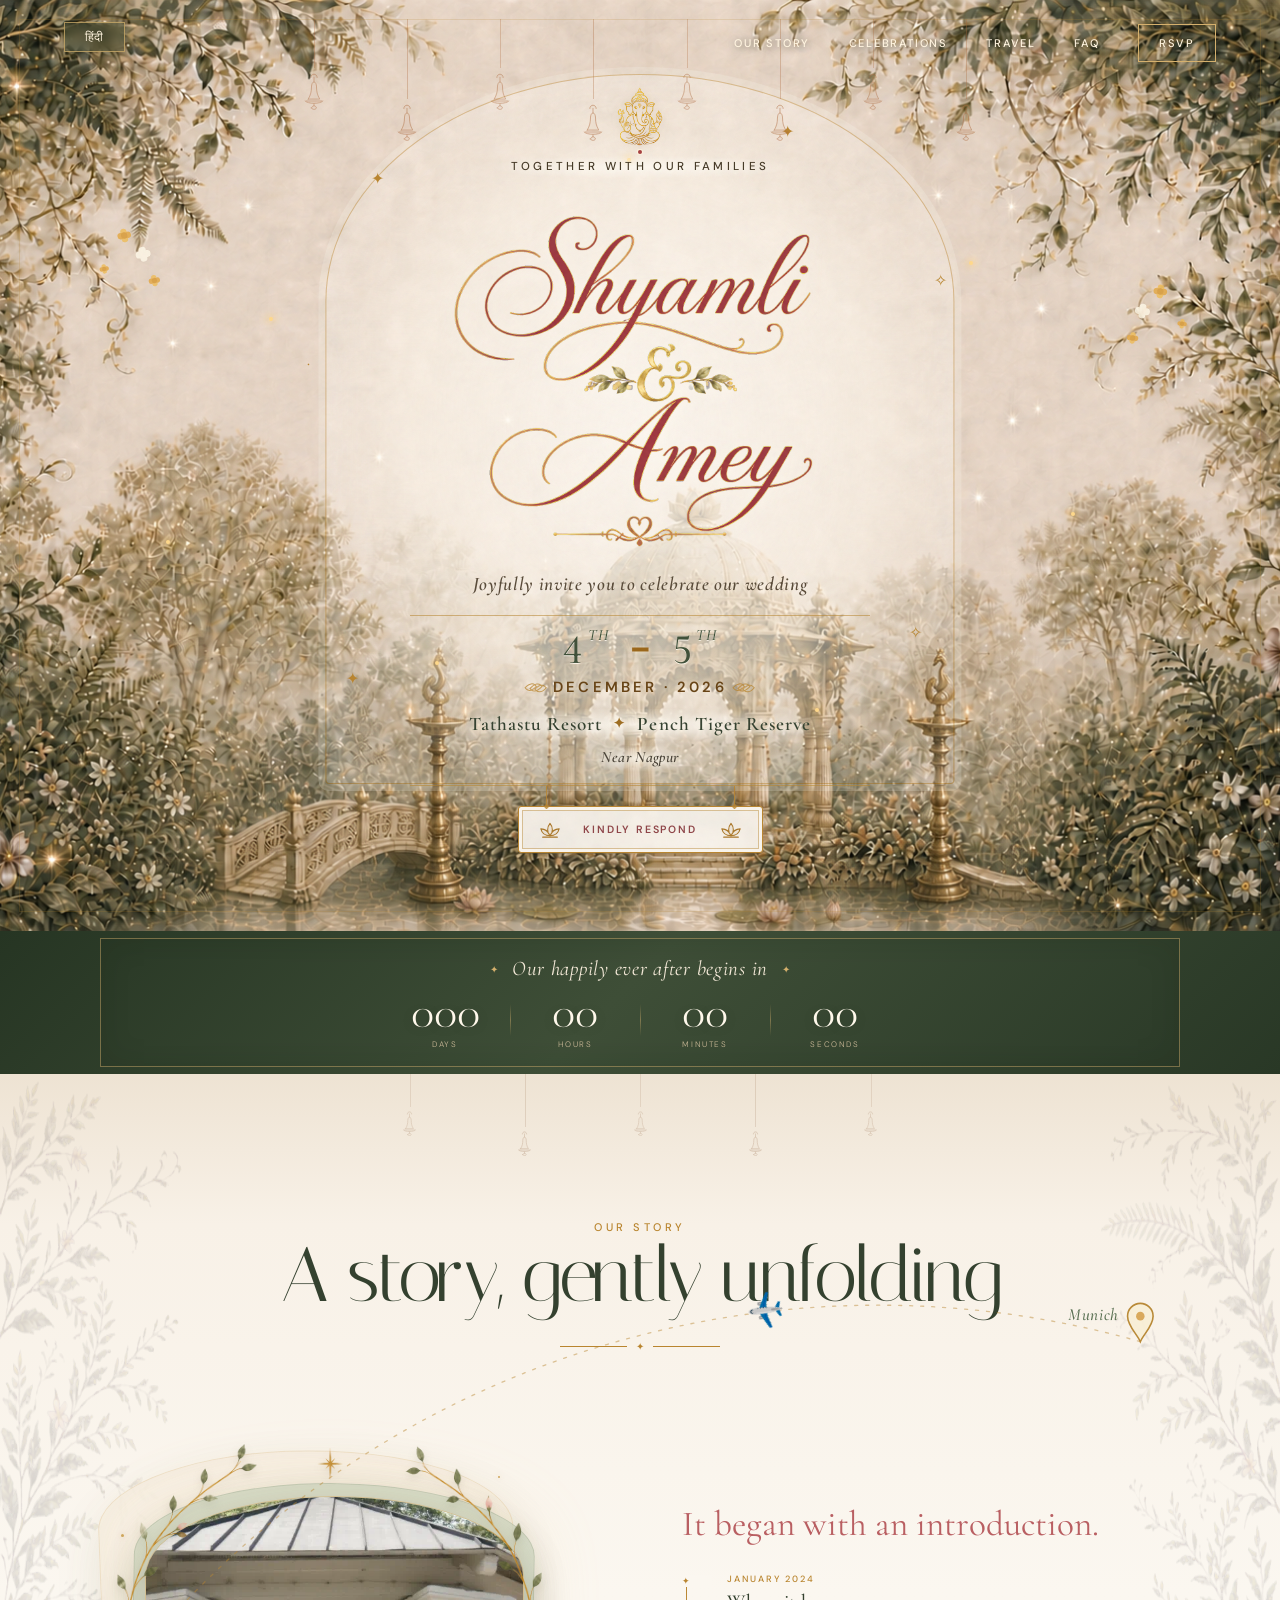
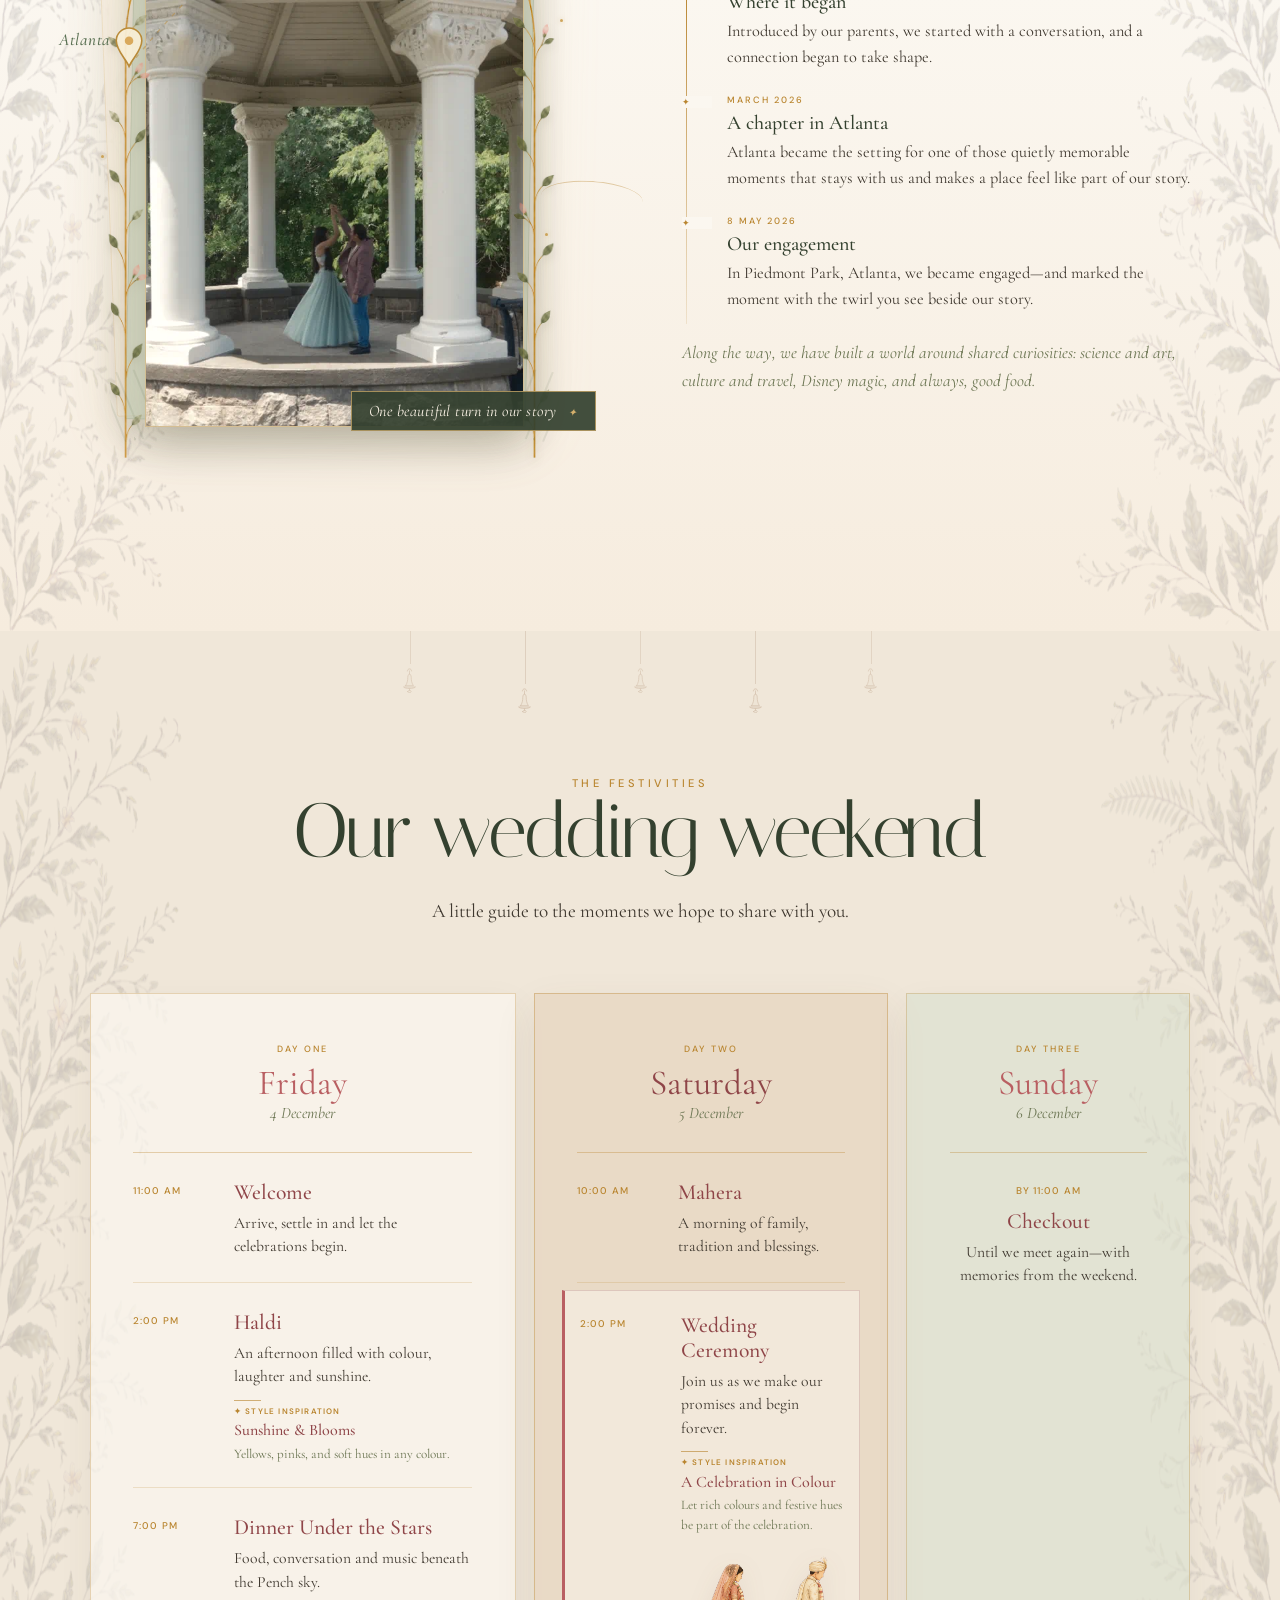
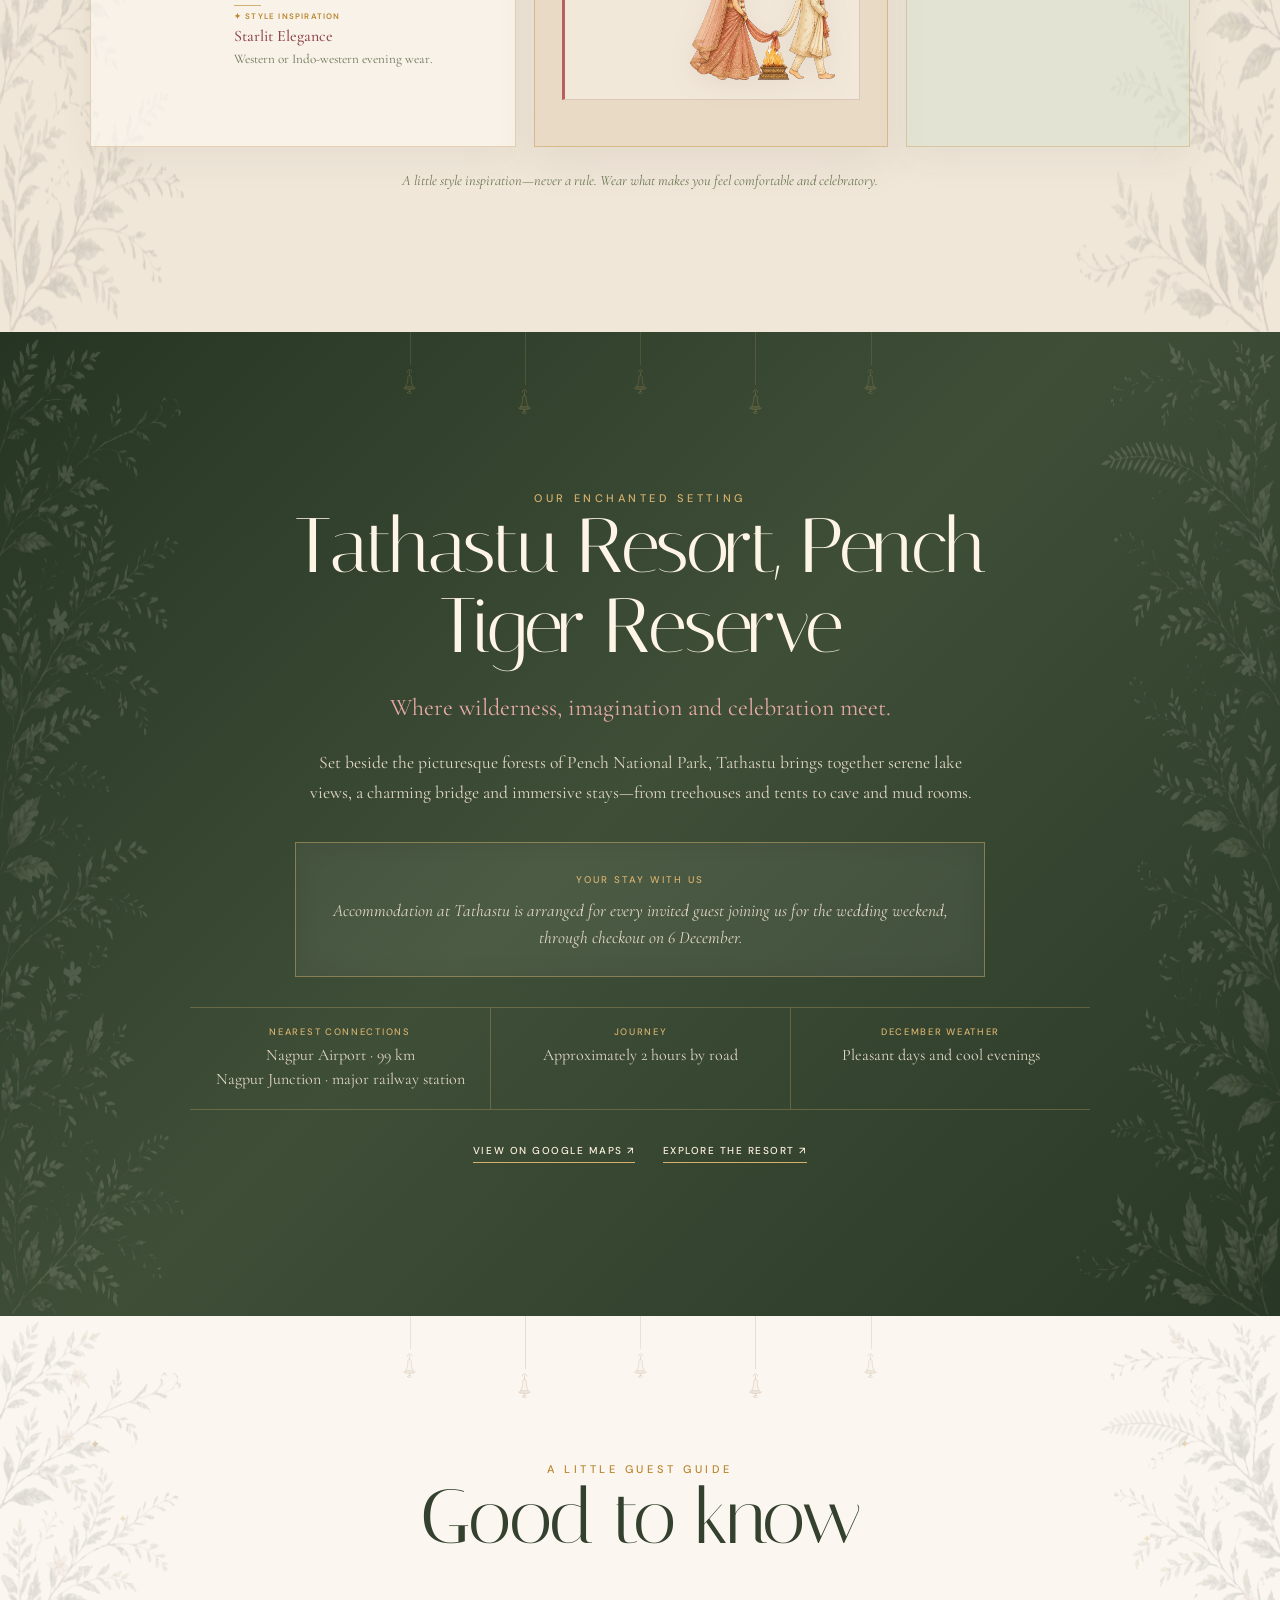
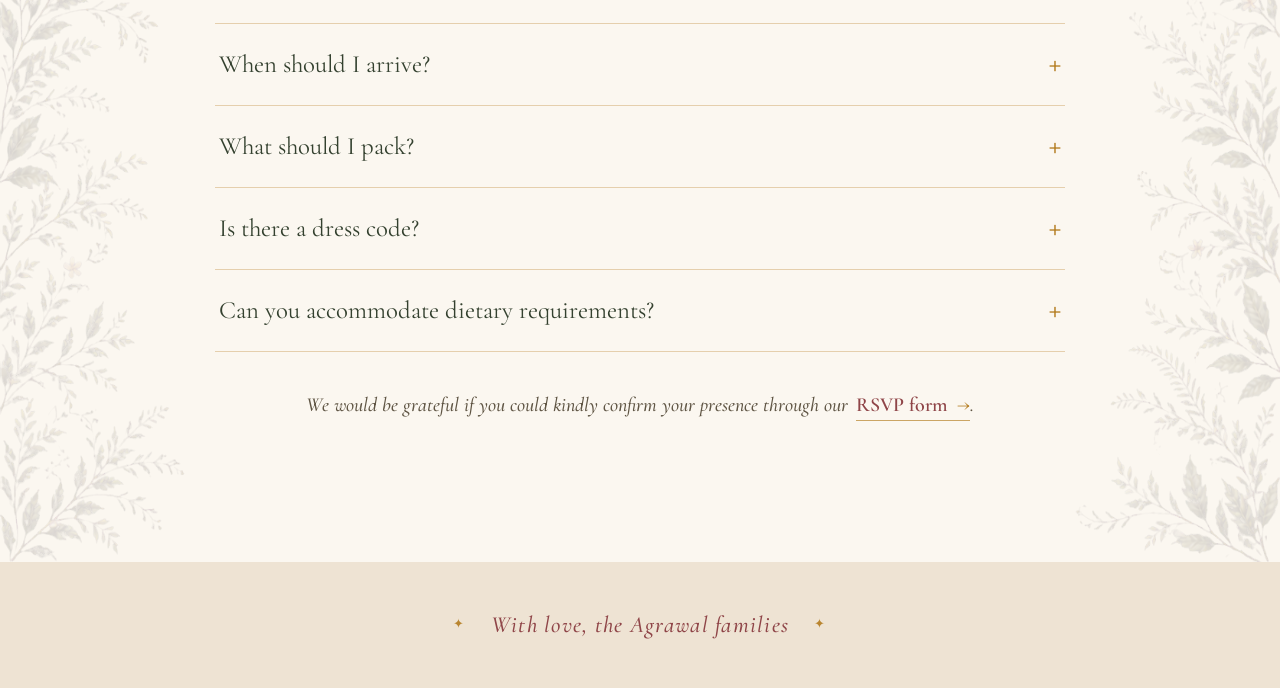
==== commit 8ce3321a: "Add animated Munich Atlanta story route" ====
--- a/index.html
+++ b/index.html
@@ -92,6 +92,20 @@
 
       <section class="story section" id="story">
         <div class="section-canopy" aria-hidden="true"><div class="section-bells"><i><svg viewBox="0 0 44 58"><use href="#temple-bell" /></svg></i><i><svg viewBox="0 0 44 58"><use href="#temple-bell" /></svg></i><i><svg viewBox="0 0 44 58"><use href="#temple-bell" /></svg></i><i><svg viewBox="0 0 44 58"><use href="#temple-bell" /></svg></i><i><svg viewBox="0 0 44 58"><use href="#temple-bell" /></svg></i></div></div>
+        <div class="story-flight" aria-hidden="true">
+          <svg class="flight-route flight-route-desktop" viewBox="0 0 1100 620">
+            <path class="flight-path" d="M1020 150 A900 900 0 0 0 70 455" />
+            <g class="flight-plane-emoji"><animateMotion dur="4.5s" begin="indefinite" fill="freeze" rotate="auto" path="M1020 150 A900 900 0 0 0 70 455" /><text x="-13" y="9" transform="rotate(45)">✈️</text></g>
+            <g class="flight-pin" transform="translate(1020 150)"><path d="M0 0C-3-7-12-15-12-24A12 12 0 1 1 12-24C12-15 3-7 0 0Z" /><circle cy="-24" r="4" /><text x="-20" y="-20" text-anchor="end">Munich</text></g>
+            <g class="flight-pin" transform="translate(70 455)"><path d="M0 0C-3-7-12-15-12-24A12 12 0 1 1 12-24C12-15 3-7 0 0Z" /><circle cy="-24" r="4" /><text x="-18" y="-20" text-anchor="end">Atlanta</text></g>
+          </svg>
+          <svg class="flight-route flight-route-mobile" viewBox="0 0 400 720">
+            <path class="flight-path" d="M372 145 A650 650 0 0 0 72 610" />
+            <g class="flight-plane-emoji"><animateMotion dur="4.5s" begin="indefinite" fill="freeze" rotate="auto" path="M372 145 A650 650 0 0 0 72 610" /><text x="-11" y="8" transform="rotate(45)">✈️</text></g>
+            <g class="flight-pin" transform="translate(372 145)"><path d="M0 0C-3-7-12-15-12-24A12 12 0 1 1 12-24C12-15 3-7 0 0Z" /><circle cy="-24" r="4" /><text x="-18" y="-20" text-anchor="end">Munich</text></g>
+            <g class="flight-pin" transform="translate(72 610)"><path d="M0 0C-3-7-12-15-12-24A12 12 0 1 1 12-24C12-15 3-7 0 0Z" /><circle cy="-24" r="4" /><text x="-18" y="-20" text-anchor="end">Atlanta</text></g>
+          </svg>
+        </div>
         <div class="section-heading reveal">
           <span class="kicker">Our story</span>
           <h2>A story, gently unfolding</h2>
@@ -102,7 +116,7 @@
             <img class="story-motion" src="our-story.webp" alt="Shyamli and Amey dancing together beneath a garden pavilion" width="600" height="800" loading="lazy" />
             <img class="story-still" src="our-story-still.jpg" alt="Shyamli and Amey dancing together beneath a garden pavilion" width="600" height="800" loading="lazy" />
             <img class="story-botanical-frame" src="story-frame-v4.png" alt="" aria-hidden="true" />
-            <figcaption>A little everyday magic <span>✦</span></figcaption>
+            <figcaption>One beautiful turn in our story <span>✦</span></figcaption>
           </figure>
           <div class="story-copy reveal">
             <p class="lead">It began with an introduction.</p>
--- a/styles.css
+++ b/styles.css
@@ -165,6 +165,17 @@
 .story { position: relative; overflow: hidden; background: linear-gradient(180deg, #eee3d3 0, #f8f1e7 13%, var(--ivory) 45%, #f6ecde 100%); }
 .story > * { position: relative; z-index: 1; }
 .story > .section-canopy { position: absolute; z-index: 0; }
+.story > .story-flight { position: absolute; z-index: 2; inset: 108px max(18px, calc((100% - 1180px) / 2)) auto; height: min(58vw, 660px); pointer-events: none; }
+.flight-route { position: absolute; inset: 0; width: 100%; height: 100%; overflow: visible; }
+.flight-route-mobile { display: none; }
+.flight-path { fill: none; stroke: rgba(184,133,48,.46); stroke-width: 1.35; stroke-linecap: round; stroke-dasharray: 3 8; vector-effect: non-scaling-stroke; }
+.flight-plane-emoji { visibility: hidden; }
+.story-flight.flight-started .flight-plane-emoji { visibility: visible; }
+.flight-plane-emoji text { font: 24px/1 sans-serif; }
+.flight-pin > path { fill: rgba(249,239,214,.92); stroke: #b98a38; stroke-width: 1.5; }
+.flight-pin circle { fill: #d9a95b; stroke: none; }
+.flight-pin text { fill: #597052; stroke: none; paint-order: stroke; font: italic 500 16px/1 var(--serif); letter-spacing: .04em; text-shadow: 0 1px 7px rgba(251,246,236,.95); }
+body.hindi .flight-pin text { font-style: normal; letter-spacing: 0; }
 .story .section-heading::after { content: "✦"; display: block; width: 160px; margin: 24px auto 0; color: var(--gold); background: linear-gradient(90deg, transparent 0 45%, transparent 45% 55%, transparent 55%), linear-gradient(var(--gold),var(--gold)) left 50%/67px 1px no-repeat, linear-gradient(var(--gold),var(--gold)) right 50%/67px 1px no-repeat; font-size: .65rem; }
 .story-layout { position: relative; display: grid; grid-template-columns: minmax(300px, 490px) minmax(280px, 520px); justify-content: center; align-items: center; gap: clamp(50px, 8vw, 108px); }
 .story-layout::after { content: ""; position: absolute; z-index: 0; top: 54%; left: 41%; width: clamp(70px, 8vw, 115px); height: 34px; border-top: 1px solid rgba(185,133,47,.38); border-radius: 50%; transform: rotate(4deg); }
@@ -268,12 +279,14 @@
 footer { padding: 48px 5vw; display: flex; justify-content: center; align-items: center; background: #eee3d3; }
 .footer-family { display: flex; align-items: center; gap: clamp(14px,2vw,25px); margin: 0; color: var(--rose-dark); text-align: center; font: italic 500 clamp(1.1rem,2vw,1.45rem)/1.3 var(--serif); letter-spacing: .055em; }
 .footer-family i { color: var(--gold); font: normal .58em/1 var(--serif); }
-.host-a #footer-family-text { display: grid; gap: 5px; }
-.host-a .footer-invitation-heading { color: var(--gold); text-transform: uppercase; font: normal 500 .58rem/1.3 var(--sans); letter-spacing: .18em; }
-.host-a .footer-invitation-line { display: block; white-space: nowrap; letter-spacing: .02em; }
+.host-a #footer-family-text, .host-s #footer-family-text { display: grid; gap: 5px; }
+.host-a .footer-invitation-heading, .host-s .footer-invitation-heading { color: var(--gold); text-transform: uppercase; font: normal 500 .58rem/1.3 var(--sans); letter-spacing: .18em; }
+.host-a .footer-invitation-line, .host-s .footer-invitation-line { display: block; white-space: nowrap; letter-spacing: .02em; }
 .host-a .footer-separator { display: inline-block; margin: 0 .62em; color: var(--gold); font: normal .52em/1 var(--serif); }
 body.hindi.host-a .footer-invitation-heading { text-transform: none; letter-spacing: 0; font-family: var(--sans); font-size: .72rem; }
 body.hindi.host-a .footer-invitation-line { letter-spacing: 0; }
+body.hindi.host-s .footer-invitation-heading { text-transform: none; letter-spacing: 0; font-family: var(--sans); font-size: .72rem; }
+body.hindi.host-s .footer-invitation-line { letter-spacing: 0; }
 
 .reveal { opacity: 0; transform: translateY(22px); transition: opacity .8s ease, transform .8s ease; }
 .reveal.visible { opacity: 1; transform: none; }
@@ -331,8 +344,8 @@
   body.hindi.hosted-invitation .hero-kicker { font-size: .94rem; line-height: 1.62; }
   body.hindi.hosted-invitation .hero-host-primary { font-size: .84rem; }
   body.hindi.hosted-invitation .hero-wordmark-hindi { width: min(65vw, 298px); margin-block: -7px -6px; }
-  .host-a .footer-family { gap: 10px; }
-  .host-a .footer-invitation-line { font-size: clamp(.82rem,3.8vw,1rem); }
+  .host-a .footer-family, .host-s .footer-family { gap: 10px; }
+  .host-a .footer-invitation-line, .host-s .footer-invitation-line { font-size: clamp(.82rem,3.8vw,1rem); }
   .hero-details { width: min(330px, 90%); margin: 15px auto 18px; padding: 13px 0 12px; }
   .date strong { font-size: 1.82rem; letter-spacing: .12em; }
   .date span { font-size: .82rem; letter-spacing: .16em; }
@@ -363,6 +376,11 @@
   .countdown span { margin-top: 5px; font-size: .43rem; letter-spacing: .13em; }
   .section { padding-inline: 22px; }
   .story-layout { grid-template-columns: 1fr; }
+  .story > .story-flight { inset: 118px 0 auto; height: min(164vw, 760px); }
+  .flight-route-desktop { display: none; }
+  .flight-route-mobile { display: block; }
+  .flight-path { stroke-width: 1.15; }
+  .flight-pin text { font-size: 14px; }
   .story-layout::after { display: none; }
   .story-image { width: min(100%, 450px); margin: -4px auto 28px; }
   .story-image::before { left: 5%; width: 83%; }
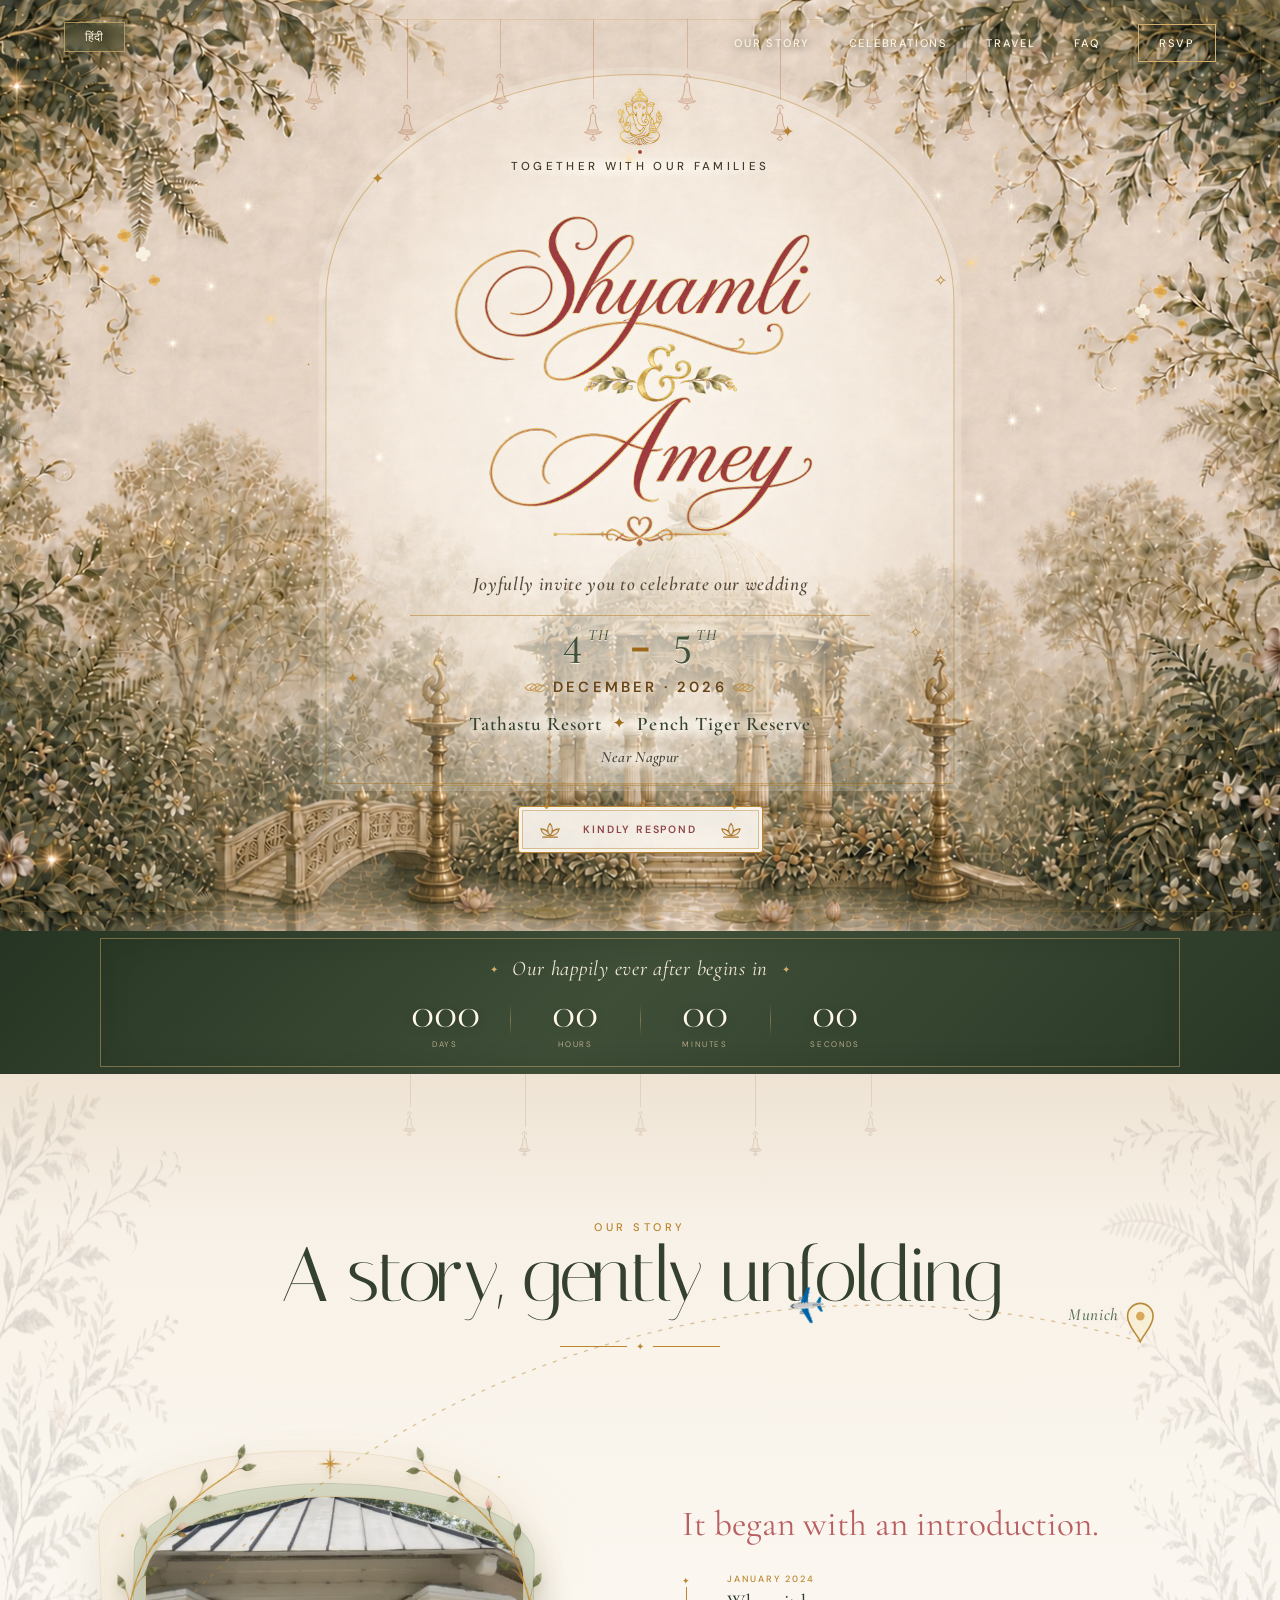
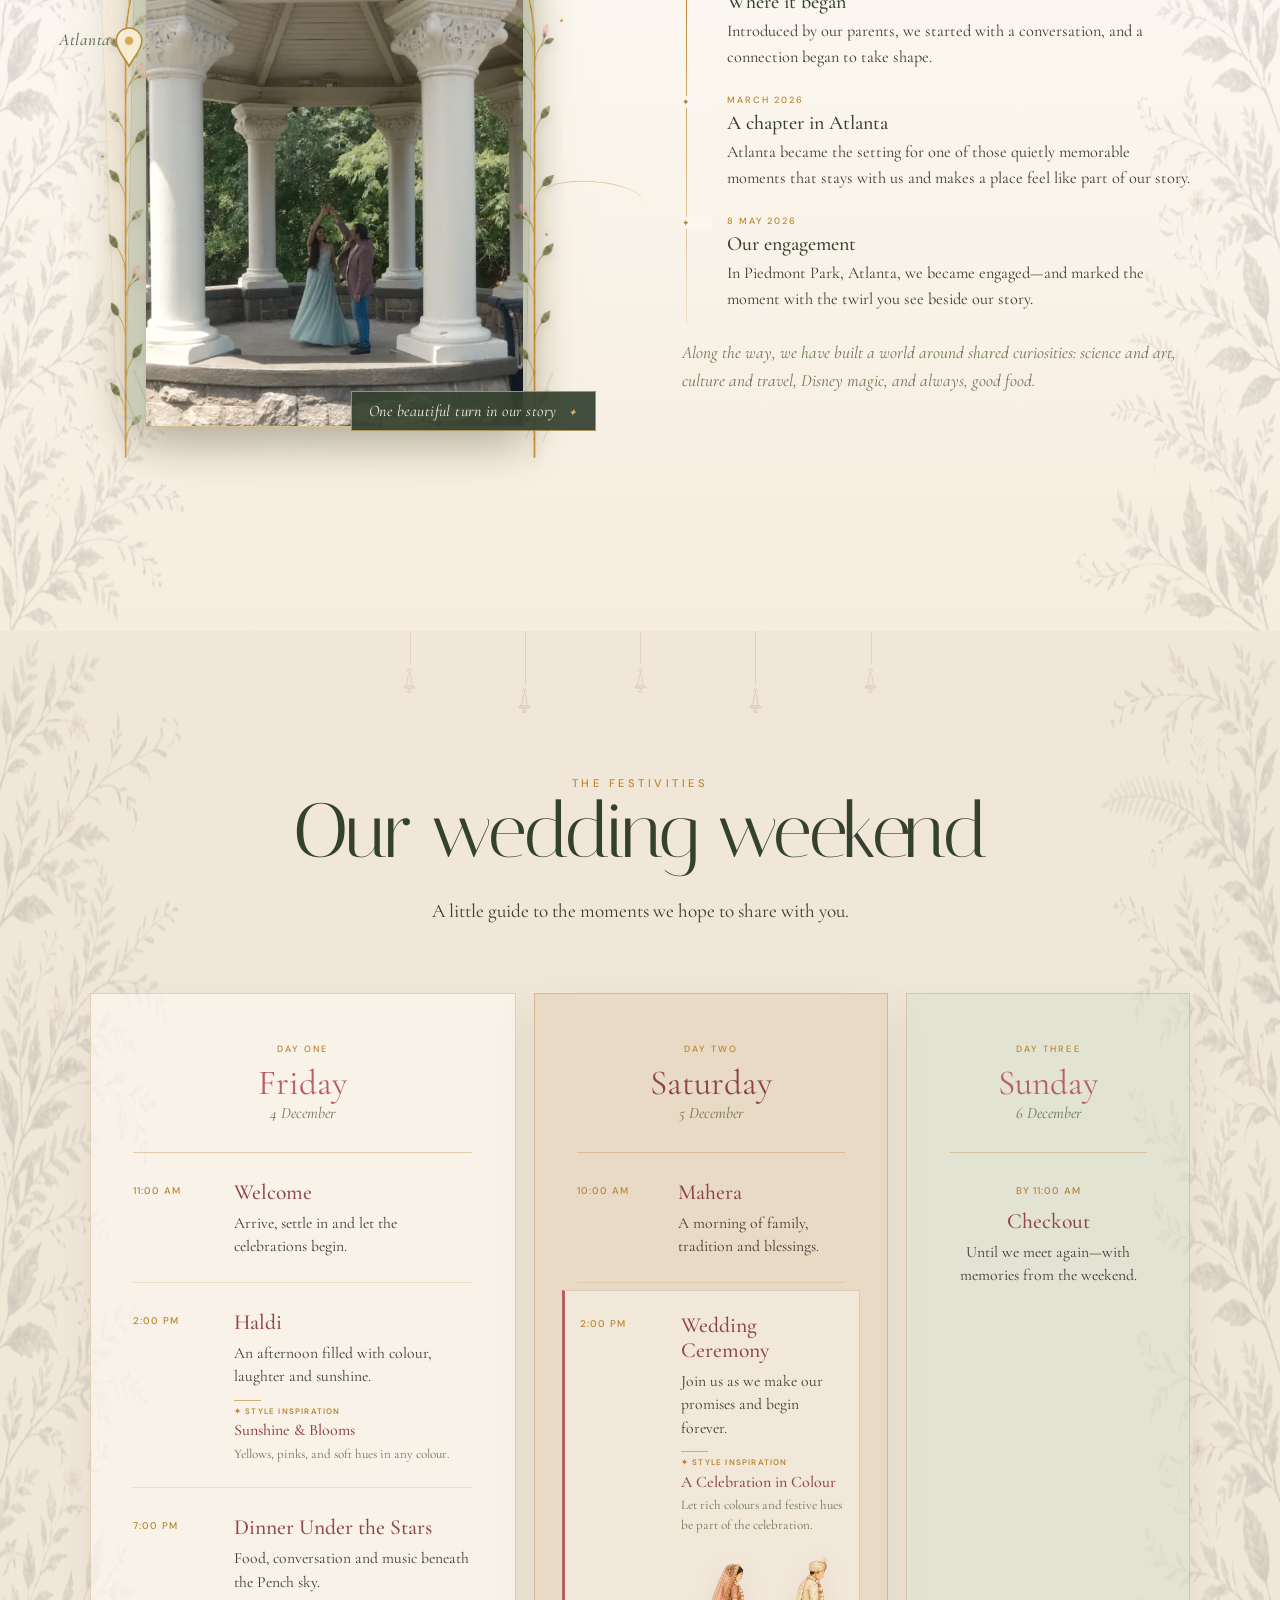
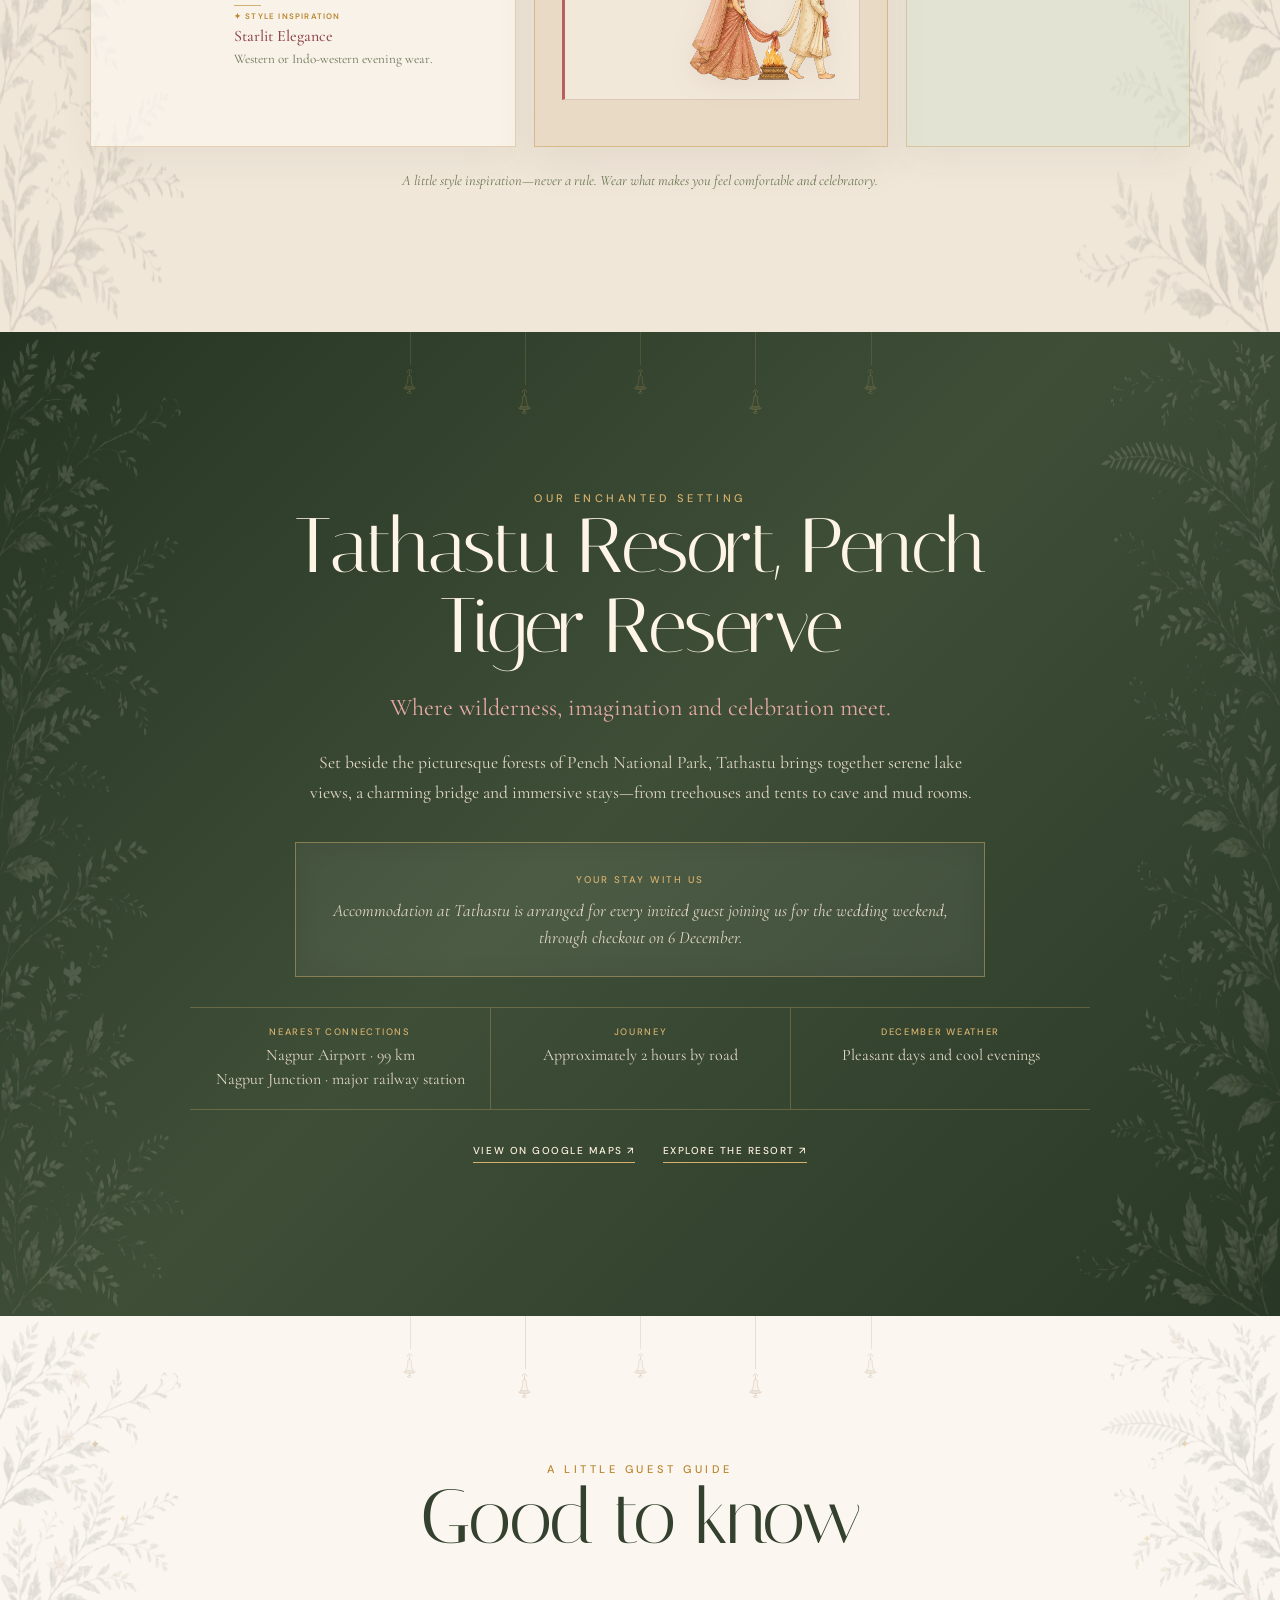
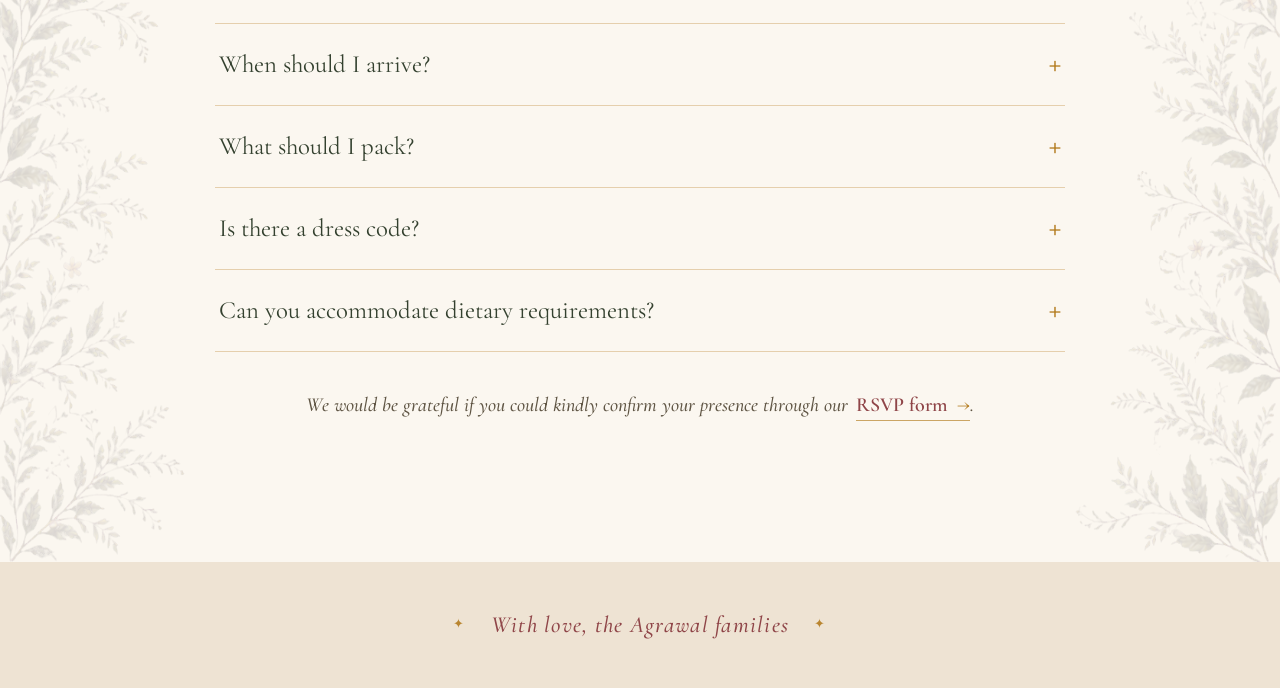
==== commit f6ca5c61: "Refine host blessings and flight timing" ====
--- a/index.html
+++ b/index.html
@@ -95,13 +95,13 @@
         <div class="story-flight" aria-hidden="true">
           <svg class="flight-route flight-route-desktop" viewBox="0 0 1100 620">
             <path class="flight-path" d="M1020 150 A900 900 0 0 0 70 455" />
-            <g class="flight-plane-emoji"><animateMotion dur="4.5s" begin="indefinite" fill="freeze" rotate="auto" path="M1020 150 A900 900 0 0 0 70 455" /><text x="-13" y="9" transform="rotate(45)">✈️</text></g>
+            <g class="flight-plane-emoji"><animateMotion dur="5.4s" begin="indefinite" fill="freeze" rotate="auto" path="M1020 150 A900 900 0 0 0 70 455" /><text x="-13" y="9" transform="rotate(45)">✈️</text></g>
             <g class="flight-pin" transform="translate(1020 150)"><path d="M0 0C-3-7-12-15-12-24A12 12 0 1 1 12-24C12-15 3-7 0 0Z" /><circle cy="-24" r="4" /><text x="-20" y="-20" text-anchor="end">Munich</text></g>
             <g class="flight-pin" transform="translate(70 455)"><path d="M0 0C-3-7-12-15-12-24A12 12 0 1 1 12-24C12-15 3-7 0 0Z" /><circle cy="-24" r="4" /><text x="-18" y="-20" text-anchor="end">Atlanta</text></g>
           </svg>
           <svg class="flight-route flight-route-mobile" viewBox="0 0 400 720">
             <path class="flight-path" d="M372 145 A650 650 0 0 0 72 610" />
-            <g class="flight-plane-emoji"><animateMotion dur="4.5s" begin="indefinite" fill="freeze" rotate="auto" path="M372 145 A650 650 0 0 0 72 610" /><text x="-11" y="8" transform="rotate(45)">✈️</text></g>
+            <g class="flight-plane-emoji"><animateMotion dur="5.4s" begin="indefinite" fill="freeze" rotate="auto" path="M372 145 A650 650 0 0 0 72 610" /><text x="-11" y="8" transform="rotate(45)">✈️</text></g>
             <g class="flight-pin" transform="translate(372 145)"><path d="M0 0C-3-7-12-15-12-24A12 12 0 1 1 12-24C12-15 3-7 0 0Z" /><circle cy="-24" r="4" /><text x="-18" y="-20" text-anchor="end">Munich</text></g>
             <g class="flight-pin" transform="translate(72 610)"><path d="M0 0C-3-7-12-15-12-24A12 12 0 1 1 12-24C12-15 3-7 0 0Z" /><circle cy="-24" r="4" /><text x="-18" y="-20" text-anchor="end">Atlanta</text></g>
           </svg>
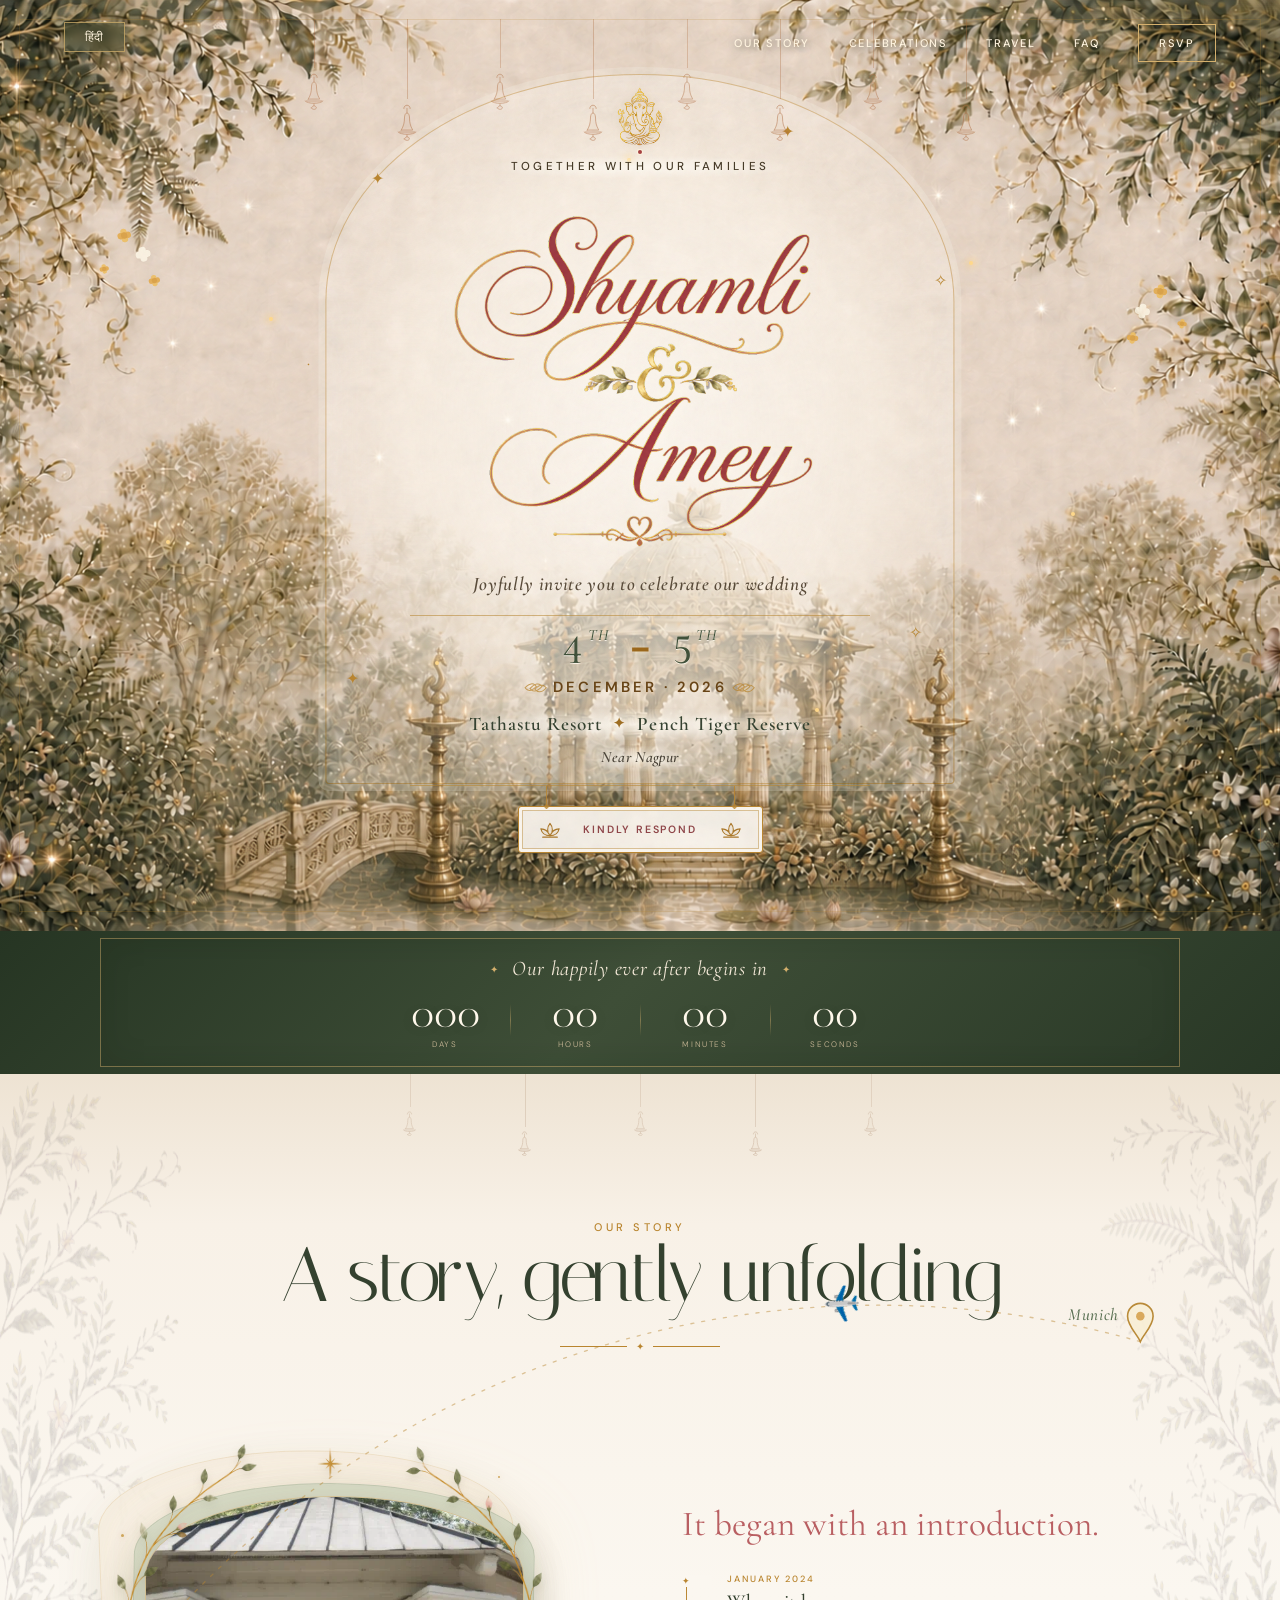
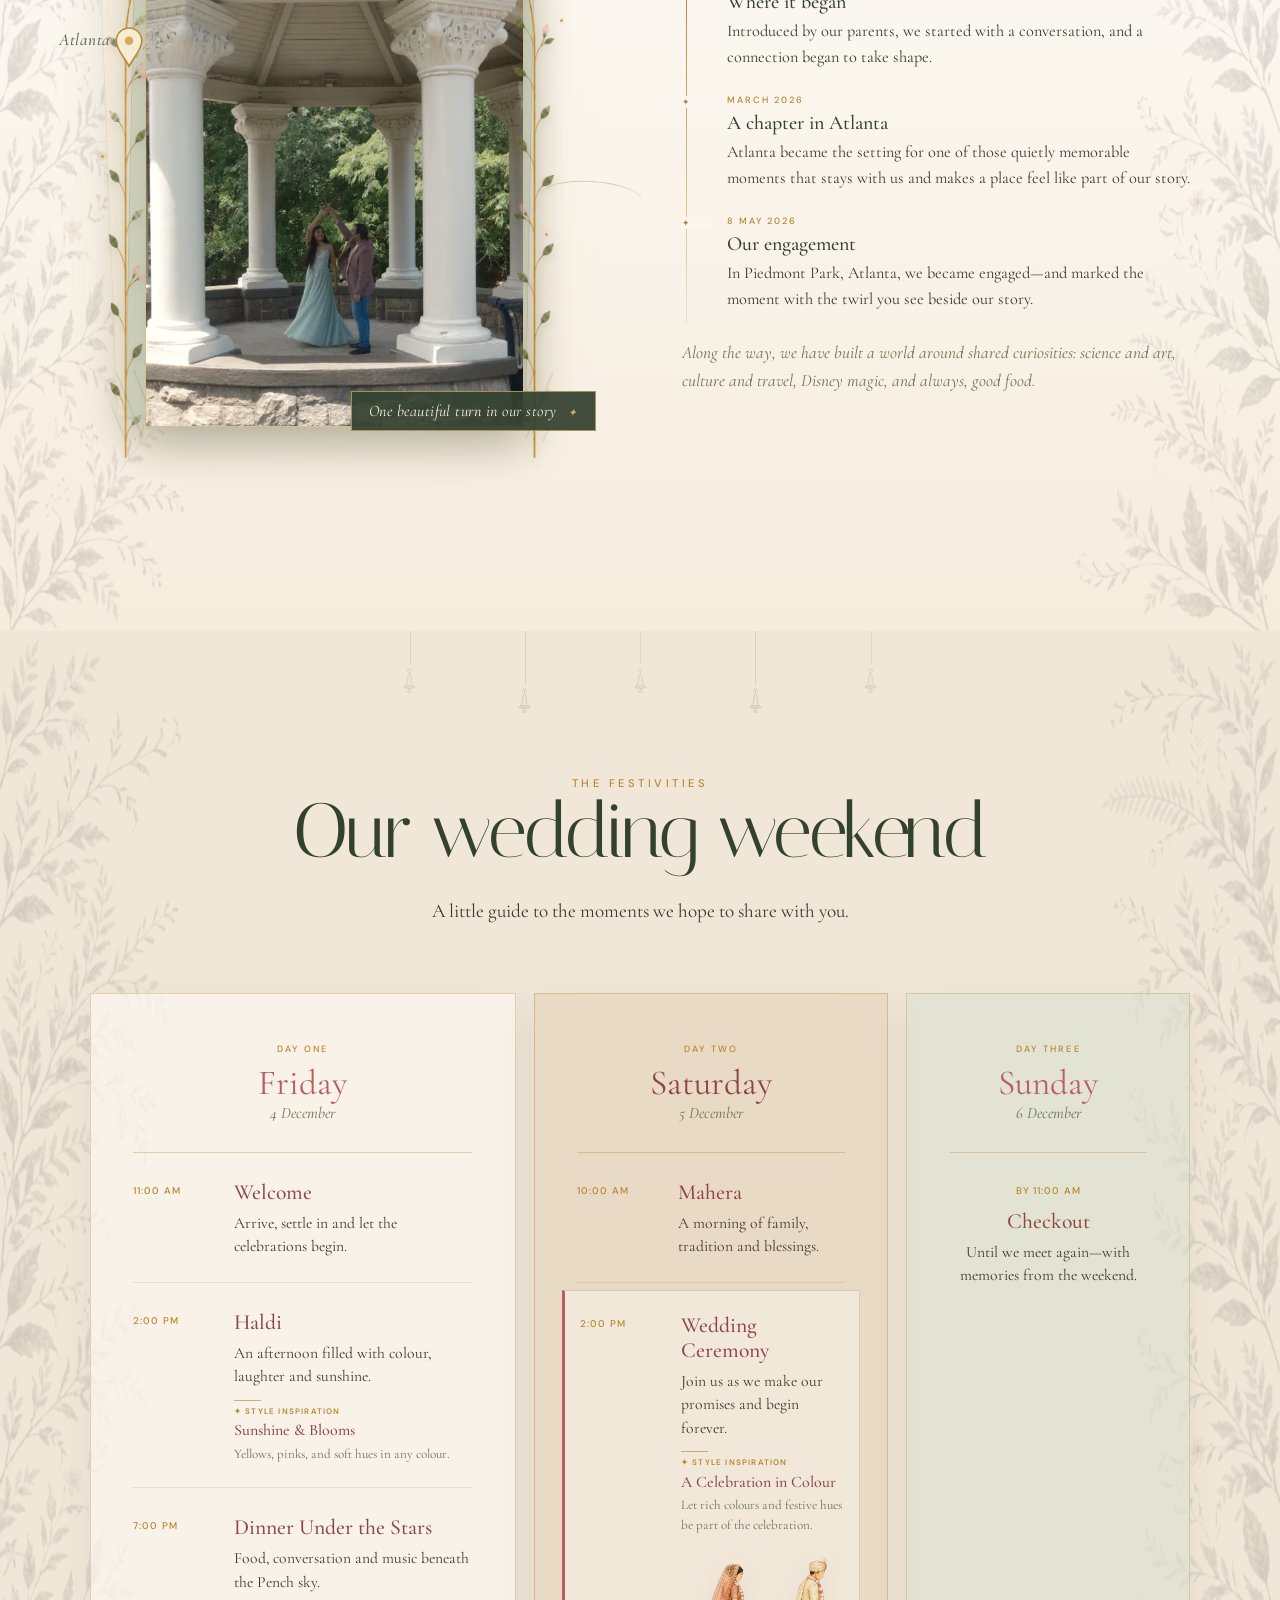
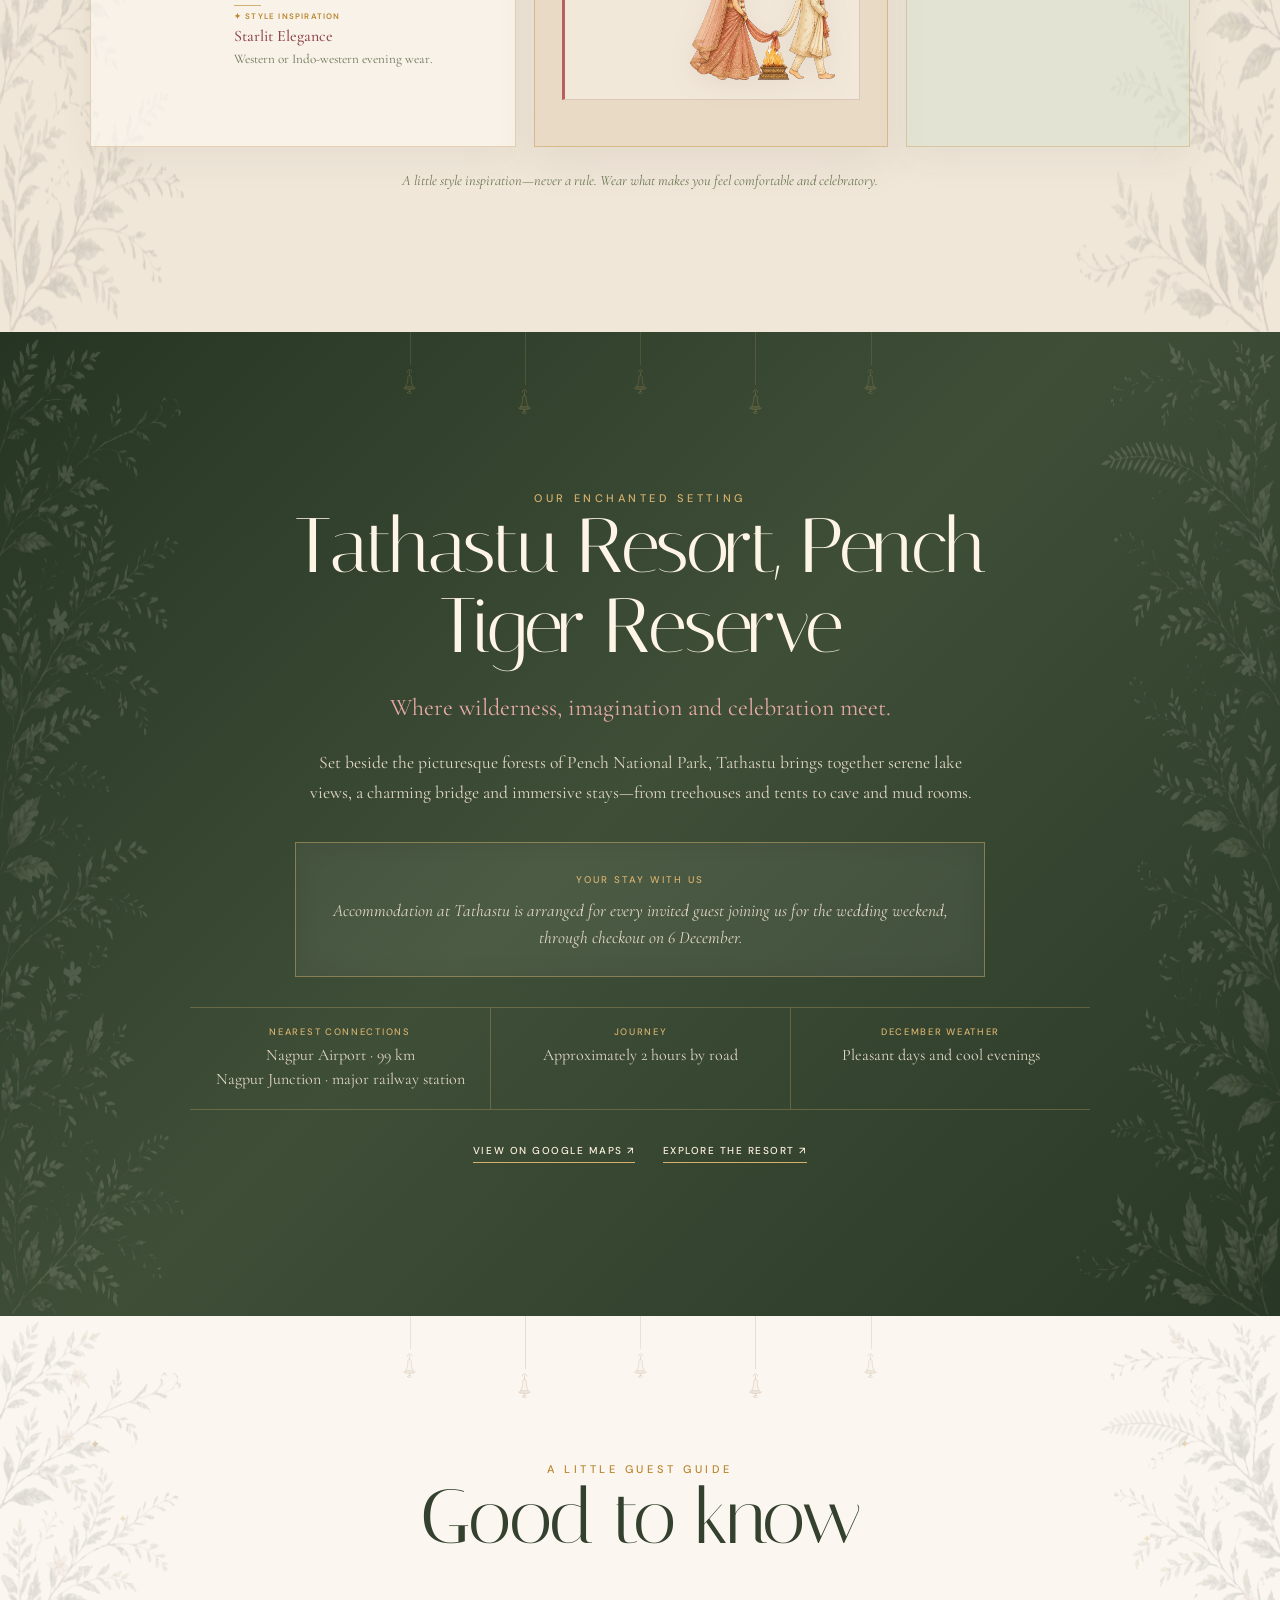
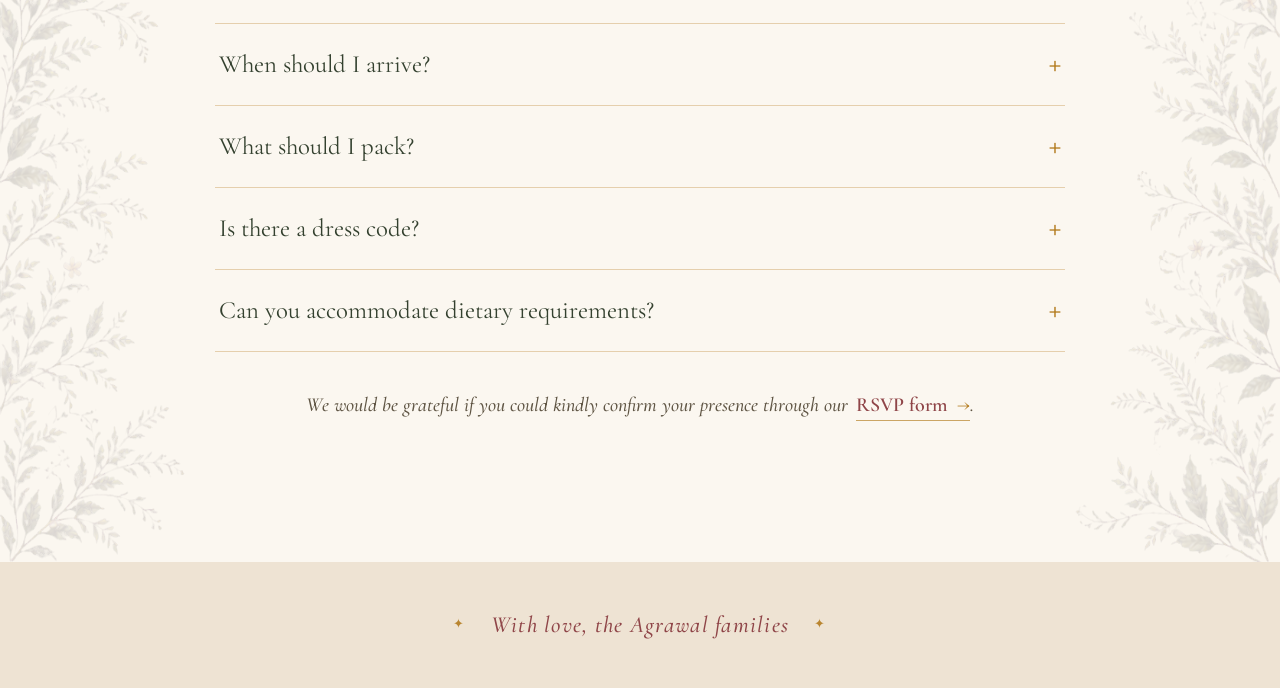
==== commit 66785827: "Expand hosted family invitation details" ====
--- a/index.html
+++ b/index.html
@@ -53,6 +53,7 @@
             <img class="hero-ganesha" src="ganesha-gold.png" alt="" />
             <i></i>
           </div>
+          <div class="hero-invocations" id="hero-invocations" hidden></div>
           <p class="hero-blessing" id="hero-blessing" hidden></p>
           <p class="hero-kicker" id="hero-host-line">Together with our families</p>
           <h1 class="sr-only" id="hero-couple-name">Shyamli and Amey</h1>
--- a/styles.css
+++ b/styles.css
@@ -95,6 +95,11 @@
 .hosted-invitation .hero { min-height: 100svh; }
 .hosted-invitation .hero-copy { padding-top: 76px; }
 .hosted-invitation .ganesha-mark { margin-bottom: 6px; }
+.hero-invocations { max-width: 560px; margin: 0 auto 5px; color: #795c30; font: 500 clamp(.72rem,.92vw,.84rem)/1.4 var(--serif); letter-spacing: .025em; text-shadow: 0 1px 7px rgba(255,251,243,.95); }
+.hero-invocation-line { display: block; }
+.hero-invocation-line + .hero-invocation-line { margin-top: 1px; font-size: .94em; }
+.hero-invocation-line i { display: inline-block; margin-inline: 7px; color: var(--gold); font: normal .72em/1 var(--serif); }
+body.hindi .hero-invocations { letter-spacing: 0; font-family: var(--serif); }
 .hosted-invitation .hero-kicker { max-width: 600px; padding-inline: 12px; text-transform: none; font: 500 clamp(.92rem,1.18vw,1.08rem)/1.42 var(--serif); letter-spacing: .015em; }
 .hero-host-primary { display: block; white-space: nowrap; }
 .hero-host-family { color: var(--rose-dark); font-size: 1.12em; font-weight: 600; }
@@ -103,6 +108,8 @@
 .hero-host-occasion::before, .hero-host-occasion::after { content: "✦"; margin: 0 10px; color: var(--gold); font-size: .42em; vertical-align: .28em; }
 .hosted-invitation .hero-wordmark { width: min(350px, 31vw); margin-block: -8px -12px; }
 .hosted-invitation .hero-invitation { font-size: clamp(.92rem,1.25vw,1.08rem); }
+.hero-partner-row { display: block; }
+.hero-partner-row + .hero-partner-row { margin-top: 3px; font-size: .92em; }
 .hosted-invitation .hero-details { margin-top: 14px; }
 .host-a .hero-blessing, .host-a .hero-kicker { transform: translateY(11px); }
 body.hindi.hosted-invitation .hero-blessing, body.hindi.hosted-invitation .hero-kicker, body.hindi.hosted-invitation .hero-invitation { letter-spacing: 0; }
@@ -282,7 +289,7 @@
 .host-a #footer-family-text, .host-s #footer-family-text { display: grid; gap: 5px; }
 .host-a .footer-invitation-heading, .host-s .footer-invitation-heading { color: var(--gold); text-transform: uppercase; font: normal 500 .58rem/1.3 var(--sans); letter-spacing: .18em; }
 .host-a .footer-invitation-line, .host-s .footer-invitation-line { display: block; white-space: nowrap; letter-spacing: .02em; }
-.host-a .footer-separator { display: inline-block; margin: 0 .62em; color: var(--gold); font: normal .52em/1 var(--serif); }
+.host-a .footer-separator, .host-s .footer-separator { display: inline-block; margin: 0 .62em; color: var(--gold); font: normal .52em/1 var(--serif); }
 body.hindi.host-a .footer-invitation-heading { text-transform: none; letter-spacing: 0; font-family: var(--sans); font-size: .72rem; }
 body.hindi.host-a .footer-invitation-line { letter-spacing: 0; }
 body.hindi.host-s .footer-invitation-heading { text-transform: none; letter-spacing: 0; font-family: var(--sans); font-size: .72rem; }
@@ -333,6 +340,8 @@
   .hosted-invitation .hero::before { height: 82%; top: 7%; }
   .hosted-invitation .hero-copy { padding: 58px 20px 50px; }
   .hosted-invitation .hero-blessing { max-width: 325px; margin-bottom: 5px; font-size: .86rem; line-height: 1.42; }
+  .host-s .ganesha-mark { margin-bottom: 4px; }
+  .host-s .hero-invocations { max-width: 330px; margin-bottom: 4px; font-size: .7rem; line-height: 1.35; }
   .hosted-invitation .hero-kicker { max-width: 335px; font-size: .92rem; line-height: 1.48; letter-spacing: 0; }
   .hosted-invitation .hero-host-primary { font-size: .88rem; }
   .hosted-invitation .hero-host-occasion { padding-inline: 4px; }
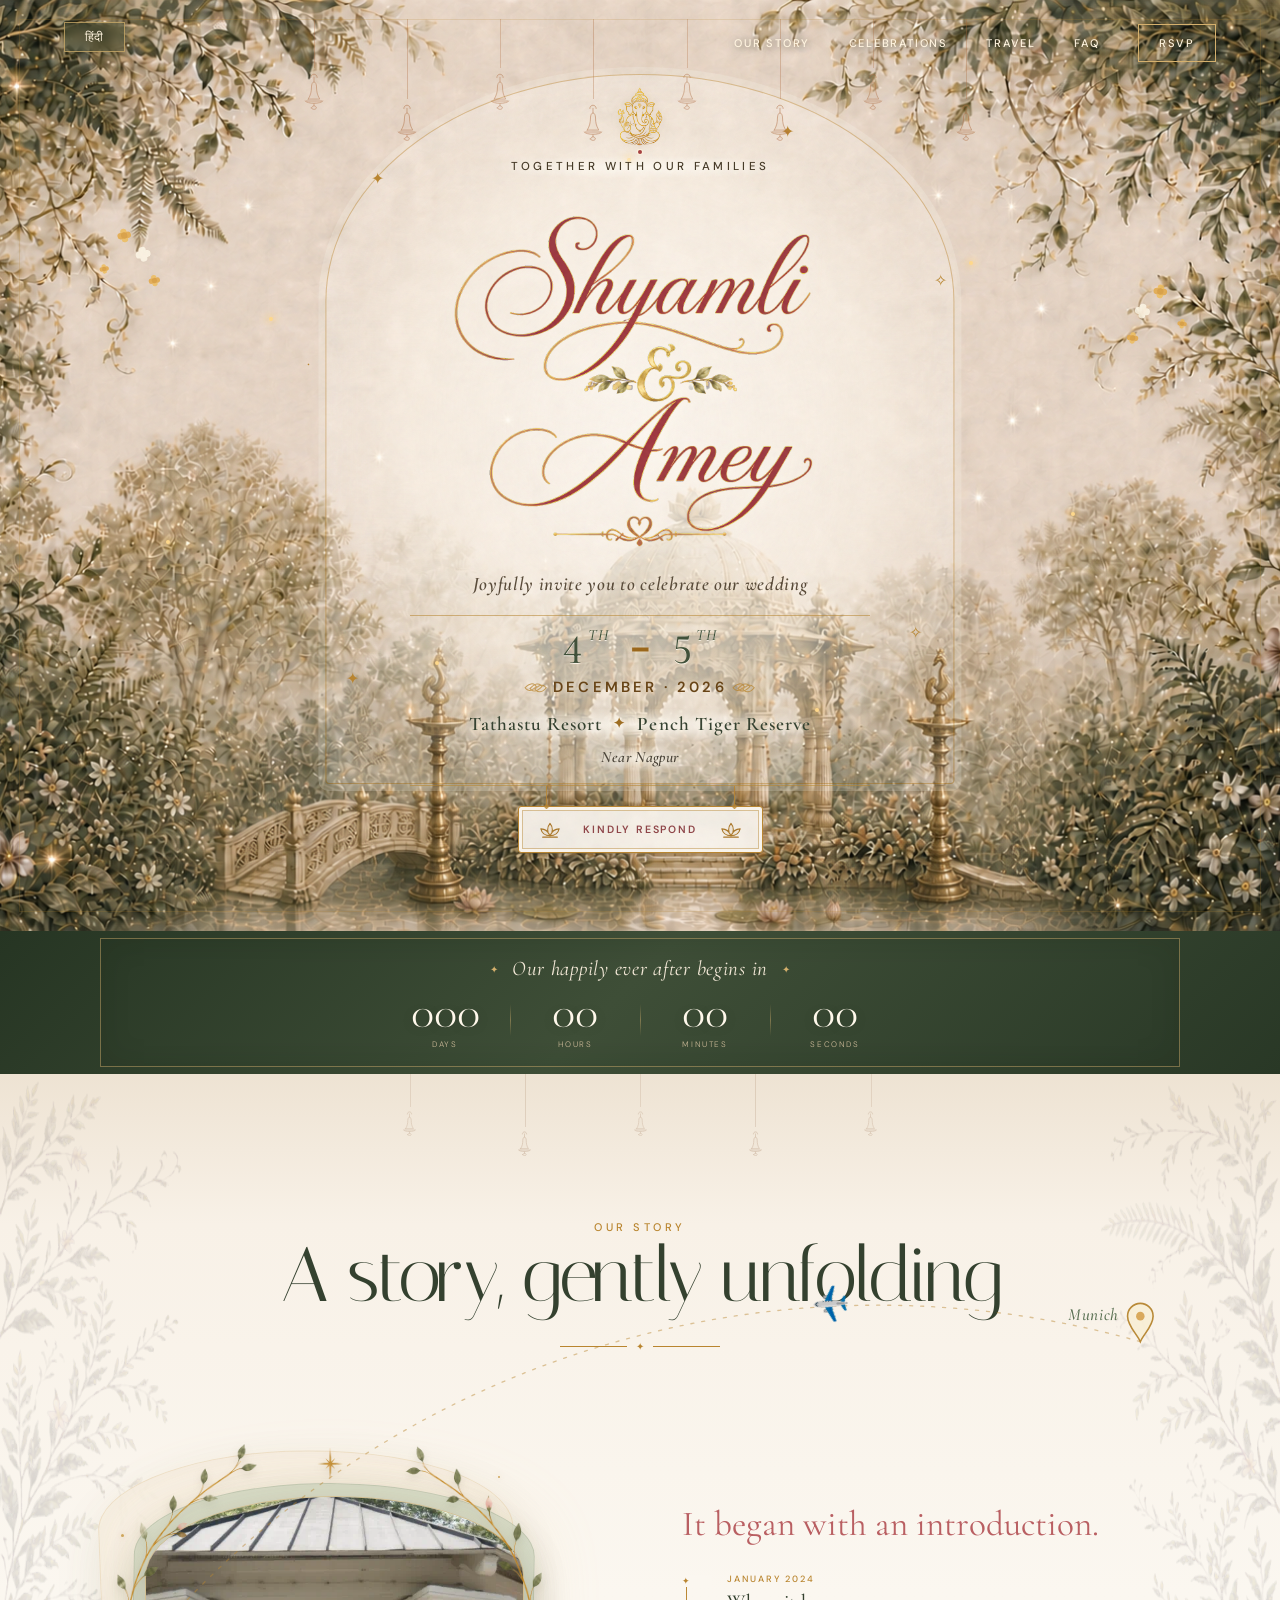
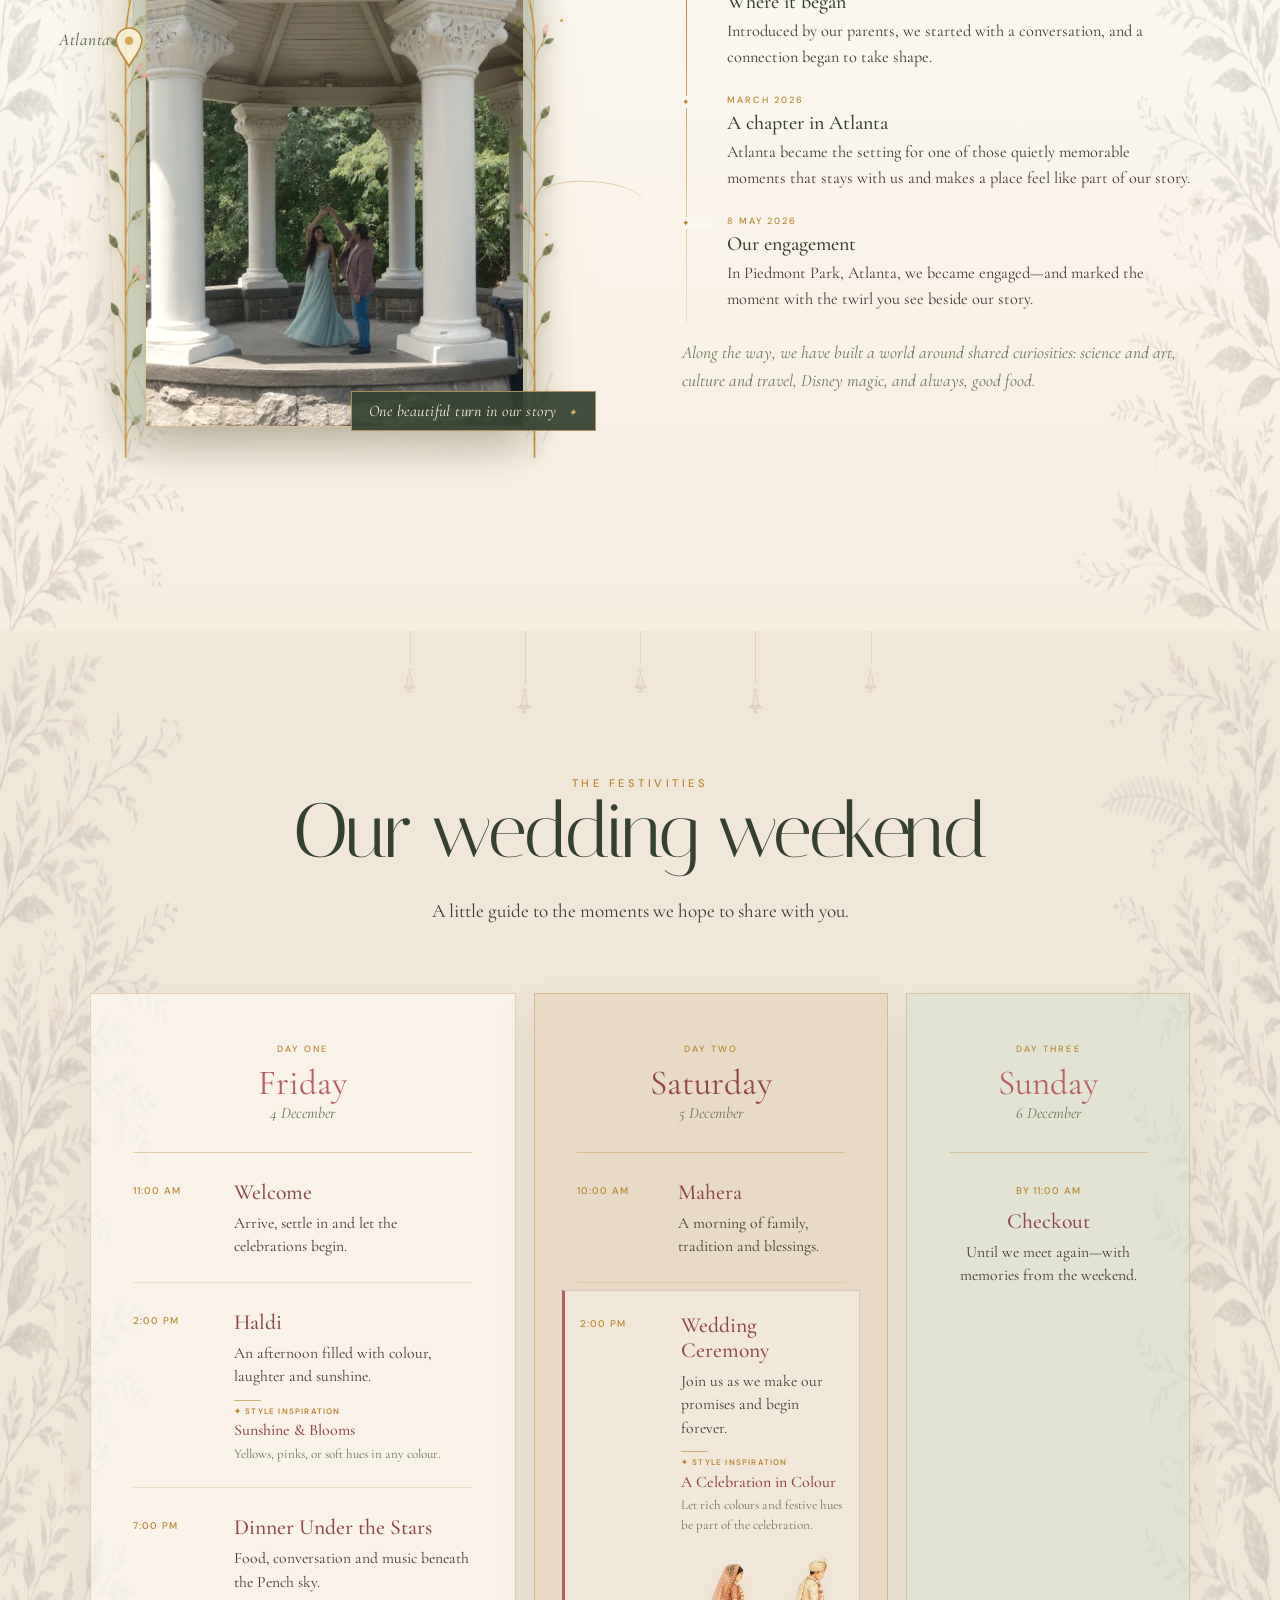
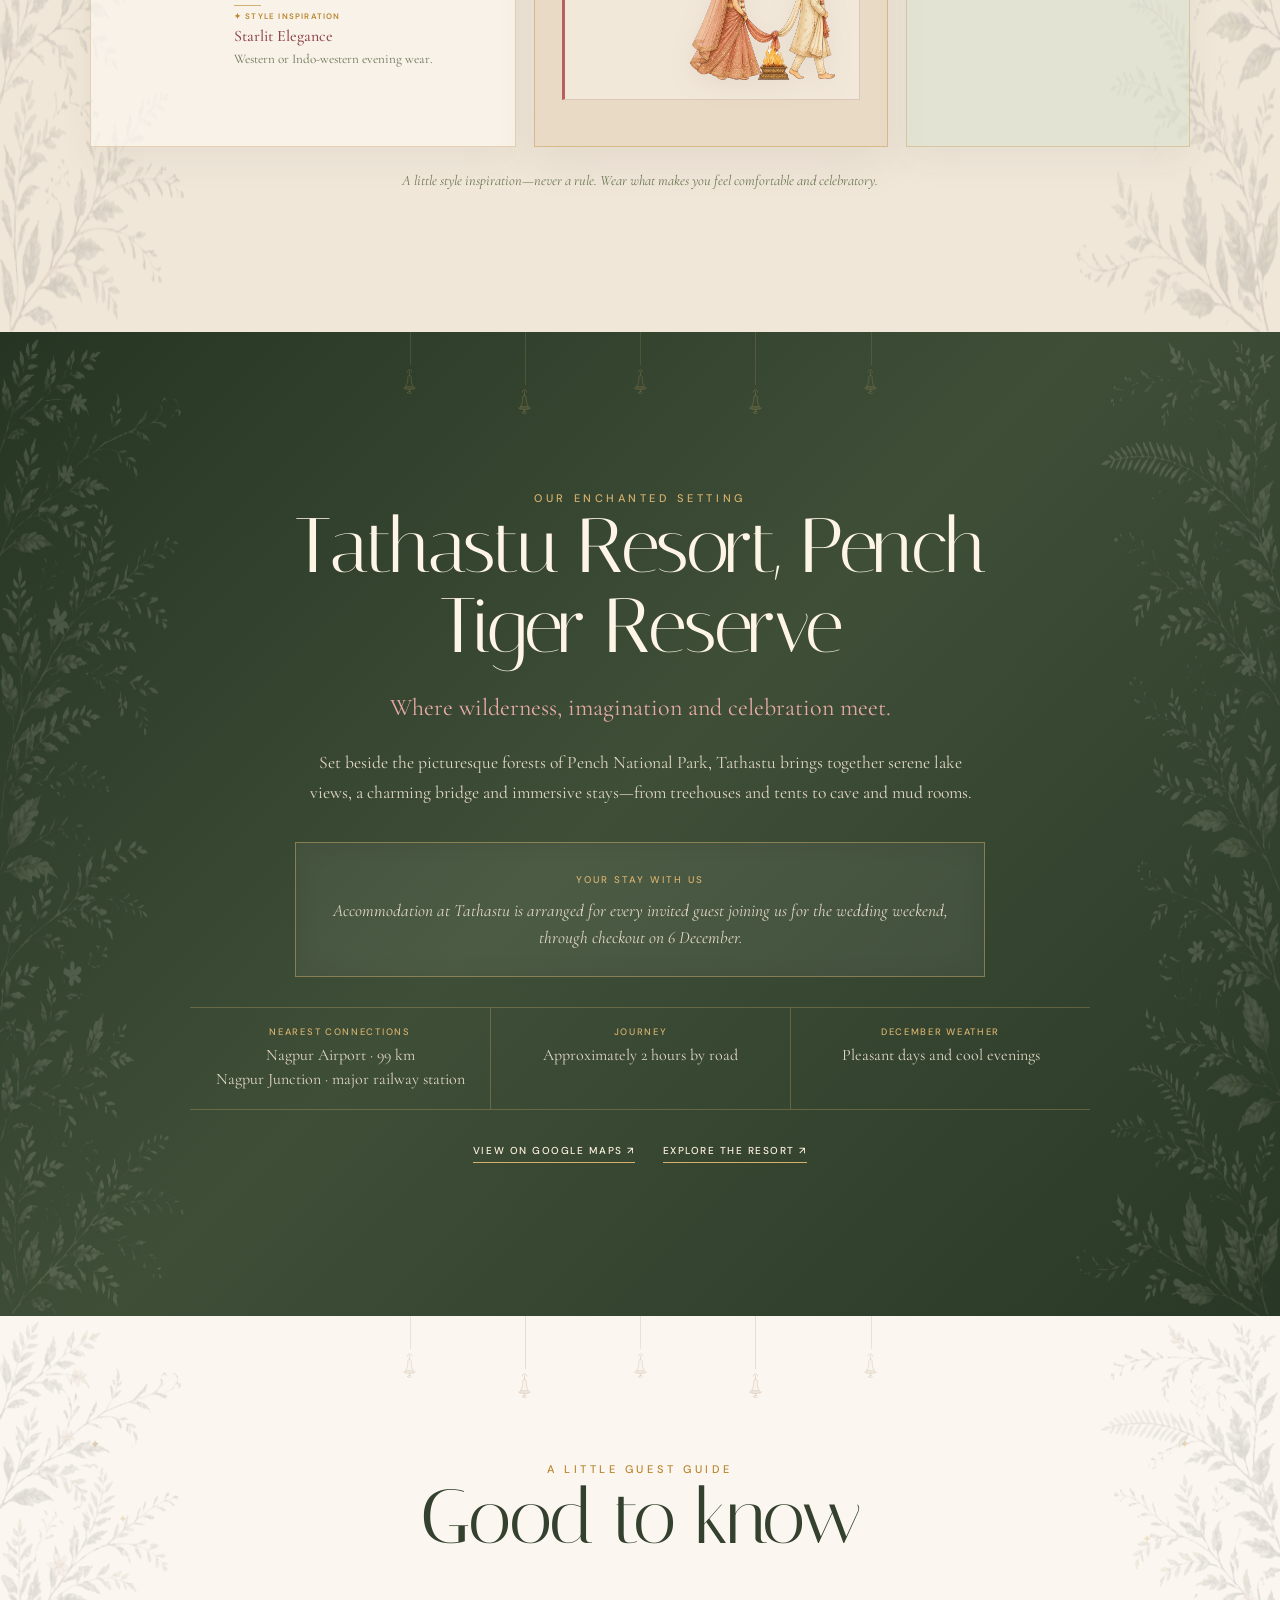
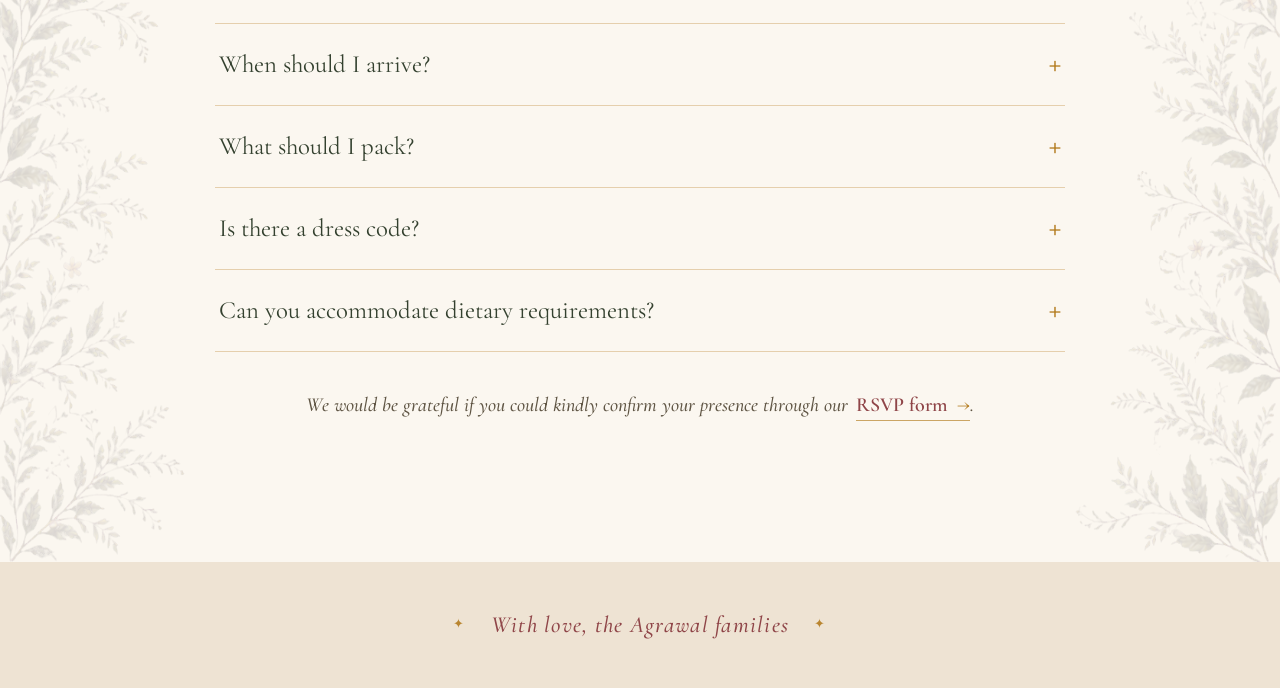
==== commit f201b98c: "Update invitation families and reception hosts" ====
--- a/index.html
+++ b/index.html
@@ -155,7 +155,7 @@
             <header><span>Day one</span><h3>Friday</h3><p>4 December</p></header>
             <ol>
               <li><time datetime="2026-12-04T11:00">11:00 AM</time><div><h4>Welcome</h4><p>Arrive, settle in and let the celebrations begin.</p></div></li>
-              <li><time datetime="2026-12-04T14:00">2:00 PM</time><div><h4>Haldi</h4><p>An afternoon filled with colour, laughter and sunshine.</p><div class="attire-note"><span>✦ Style inspiration</span><strong>Sunshine &amp; Blooms</strong><p>Yellows, pinks, and soft hues in any colour.</p></div></div></li>
+              <li><time datetime="2026-12-04T14:00">2:00 PM</time><div><h4>Haldi</h4><p>An afternoon filled with colour, laughter and sunshine.</p><div class="attire-note"><span>✦ Style inspiration</span><strong>Sunshine &amp; Blooms</strong><p>Yellows, pinks, or soft hues in any colour.</p></div></div></li>
               <li><time datetime="2026-12-04T19:00">7:00 PM</time><div><h4>Dinner Under the Stars</h4><p>Food, conversation and music beneath the Pench sky.</p><div class="attire-note"><span>✦ Style inspiration</span><strong>Starlit Elegance</strong><p>Western or Indo-western evening wear.</p></div></div></li>
             </ol>
           </article>
--- a/styles.css
+++ b/styles.css
@@ -88,9 +88,9 @@
 .ganesha-mark > i { position: absolute; left: 50%; bottom: -7px; width: 4px; height: 4px; border-radius: 50%; background: #a63f3f; box-shadow: 0 0 0 1px rgba(255,244,221,.75); transform: translateX(-50%); }
 .eyebrow, .kicker { margin: 0 0 22px; color: var(--gold); text-transform: uppercase; letter-spacing: .32em; font-size: .69rem; font-weight: 500; }
 .hero-kicker { width: fit-content; margin: 0 auto; padding: 3px 18px; color: #463a27; background: radial-gradient(ellipse at center, rgba(255,251,243,.78), rgba(255,251,243,0) 75%); text-transform: uppercase; font: 500 clamp(.69rem, .9vw, .8rem)/1.4 var(--sans); letter-spacing: .29em; text-shadow: 0 1px 8px #fffaf0; }
-.hero-blessing { max-width: 520px; margin: 0 auto 7px; color: #9a6c27; font: italic 500 clamp(.86rem,1.15vw,1rem)/1.35 var(--serif); letter-spacing: .035em; text-shadow: 0 1px 8px rgba(255,251,243,.95); }
+.hero-blessing { max-width: 520px; margin: 0 auto 7px; color: #76511f; font: italic 600 clamp(.86rem,1.15vw,1rem)/1.35 var(--serif); letter-spacing: .035em; text-shadow: 0 1px 7px rgba(255,251,243,.98), 0 0 12px rgba(255,248,232,.72); }
 .hero-wordmark { width: min(410px, 37vw); margin: -1px auto -15px; filter: drop-shadow(0 3px 9px rgba(255,251,241,.7)); }
-body.hindi .hero-wordmark-hindi { width: min(390px, 35vw); margin-block: -18px -6px; }
+body.hindi .hero-wordmark-hindi { width: min(390px, 35vw); margin-block: -46px -6px; }
 .hero-invitation { margin: 0; color: #584a38; font: italic 600 clamp(1.03rem, 1.5vw, 1.26rem)/1.3 var(--serif); letter-spacing: .035em; text-shadow: 0 1px 8px rgba(255,251,243,.95); }
 .hosted-invitation .hero { min-height: 100svh; }
 .hosted-invitation .hero-copy { padding-top: 76px; }
@@ -116,7 +116,7 @@
 body.hindi.hosted-invitation .hero-kicker { font-family: var(--serif); font-size: clamp(.95rem,1.25vw,1.12rem); line-height: 1.65; }
 body.hindi.hosted-invitation .hero-host-family, body.hindi.hosted-invitation .hero-host-invitation, body.hindi.hosted-invitation .hero-host-occasion { letter-spacing: 0; }
 body.hindi.hosted-invitation .hero-host-invitation { font-style: normal; }
-body.hindi.hosted-invitation .hero-wordmark-hindi { width: min(350px,31vw); margin-block: -10px -9px; }
+body.hindi.hosted-invitation .hero-wordmark-hindi { width: min(350px,31vw); margin-block: -38px -9px; }
 body.hindi.hosted-invitation .hero-invitation { line-height: 1.55; }
 .hero-details { width: min(460px, 92%); margin: 18px auto 20px; padding: 15px 0 14px; border-top: 1px solid rgba(185,133,47,.55); border-bottom: 1px solid rgba(185,133,47,.55); }
 .date { margin: 0; color: var(--forest); text-transform: uppercase; }
@@ -288,6 +288,7 @@
 .footer-family i { color: var(--gold); font: normal .58em/1 var(--serif); }
 .host-a #footer-family-text, .host-s #footer-family-text { display: grid; gap: 5px; }
 .host-a .footer-invitation-heading, .host-s .footer-invitation-heading { color: var(--gold); text-transform: uppercase; font: normal 500 .58rem/1.3 var(--sans); letter-spacing: .18em; }
+.host-a .footer-invitation-heading:not(:first-child), .host-s .footer-invitation-heading:not(:first-child) { margin-top: 7px; }
 .host-a .footer-invitation-line, .host-s .footer-invitation-line { display: block; white-space: nowrap; letter-spacing: .02em; }
 .host-a .footer-separator, .host-s .footer-separator { display: inline-block; margin: 0 .62em; color: var(--gold); font: normal .52em/1 var(--serif); }
 body.hindi.host-a .footer-invitation-heading { text-transform: none; letter-spacing: 0; font-family: var(--sans); font-size: .72rem; }
@@ -305,6 +306,7 @@
   .hosted-invitation .hero-blessing { margin-bottom: 4px; font-size: .82rem; }
   .hosted-invitation .hero-kicker { font-size: .9rem; line-height: 1.35; }
   .hosted-invitation .hero-wordmark, body.hindi.hosted-invitation .hero-wordmark-hindi { width: min(295px,36svh,27vw); margin-block: -10px -8px; }
+  body.hindi.hosted-invitation .hero-wordmark-hindi { margin-top: -32px; }
   .hosted-invitation .hero-invitation { font-size: .92rem; }
   .hosted-invitation .hero-details { margin-block: 10px 14px; padding-block: 10px; }
   .hosted-invitation .place { margin-top: 9px; }
@@ -334,12 +336,14 @@
   .ganesha-mark { margin-bottom: 8px; }
   .hero-kicker { max-width: 310px; font-size: .69rem; letter-spacing: .21em; }
   .hero-wordmark { width: min(70vw, 325px); margin-top: 0; margin-bottom: -11px; }
-  body.hindi .hero-wordmark-hindi { width: min(72vw, 330px); margin-block: -14px -3px; }
+  body.hindi .hero-wordmark-hindi { width: min(72vw, 330px); margin-block: -40px -3px; }
   .hero-invitation { max-width: 310px; margin-inline: auto; font-size: 1.06rem; letter-spacing: .02em; }
   .hosted-invitation .hero { min-height: 100svh; }
   .hosted-invitation .hero::before { height: 82%; top: 7%; }
   .hosted-invitation .hero-copy { padding: 58px 20px 50px; }
   .hosted-invitation .hero-blessing { max-width: 325px; margin-bottom: 5px; font-size: .86rem; line-height: 1.42; }
+  .hero-blessing-names { display: block; }
+  .hero-blessing-names::after { content: ","; }
   .host-s .ganesha-mark { margin-bottom: 4px; }
   .host-s .hero-invocations { max-width: 330px; margin-bottom: 4px; font-size: .7rem; line-height: 1.35; }
   .hosted-invitation .hero-kicker { max-width: 335px; font-size: .92rem; line-height: 1.48; letter-spacing: 0; }
@@ -352,7 +356,7 @@
   .host-a .hero-blessing, .host-a .hero-kicker { transform: translateY(8px); }
   body.hindi.hosted-invitation .hero-kicker { font-size: .94rem; line-height: 1.62; }
   body.hindi.hosted-invitation .hero-host-primary { font-size: .84rem; }
-  body.hindi.hosted-invitation .hero-wordmark-hindi { width: min(65vw, 298px); margin-block: -7px -6px; }
+  body.hindi.hosted-invitation .hero-wordmark-hindi { width: min(65vw, 298px); margin-block: -33px -6px; }
   .host-a .footer-family, .host-s .footer-family { gap: 10px; }
   .host-a .footer-invitation-line, .host-s .footer-invitation-line { font-size: clamp(.82rem,3.8vw,1rem); }
   .hero-details { width: min(330px, 90%); margin: 15px auto 18px; padding: 13px 0 12px; }
